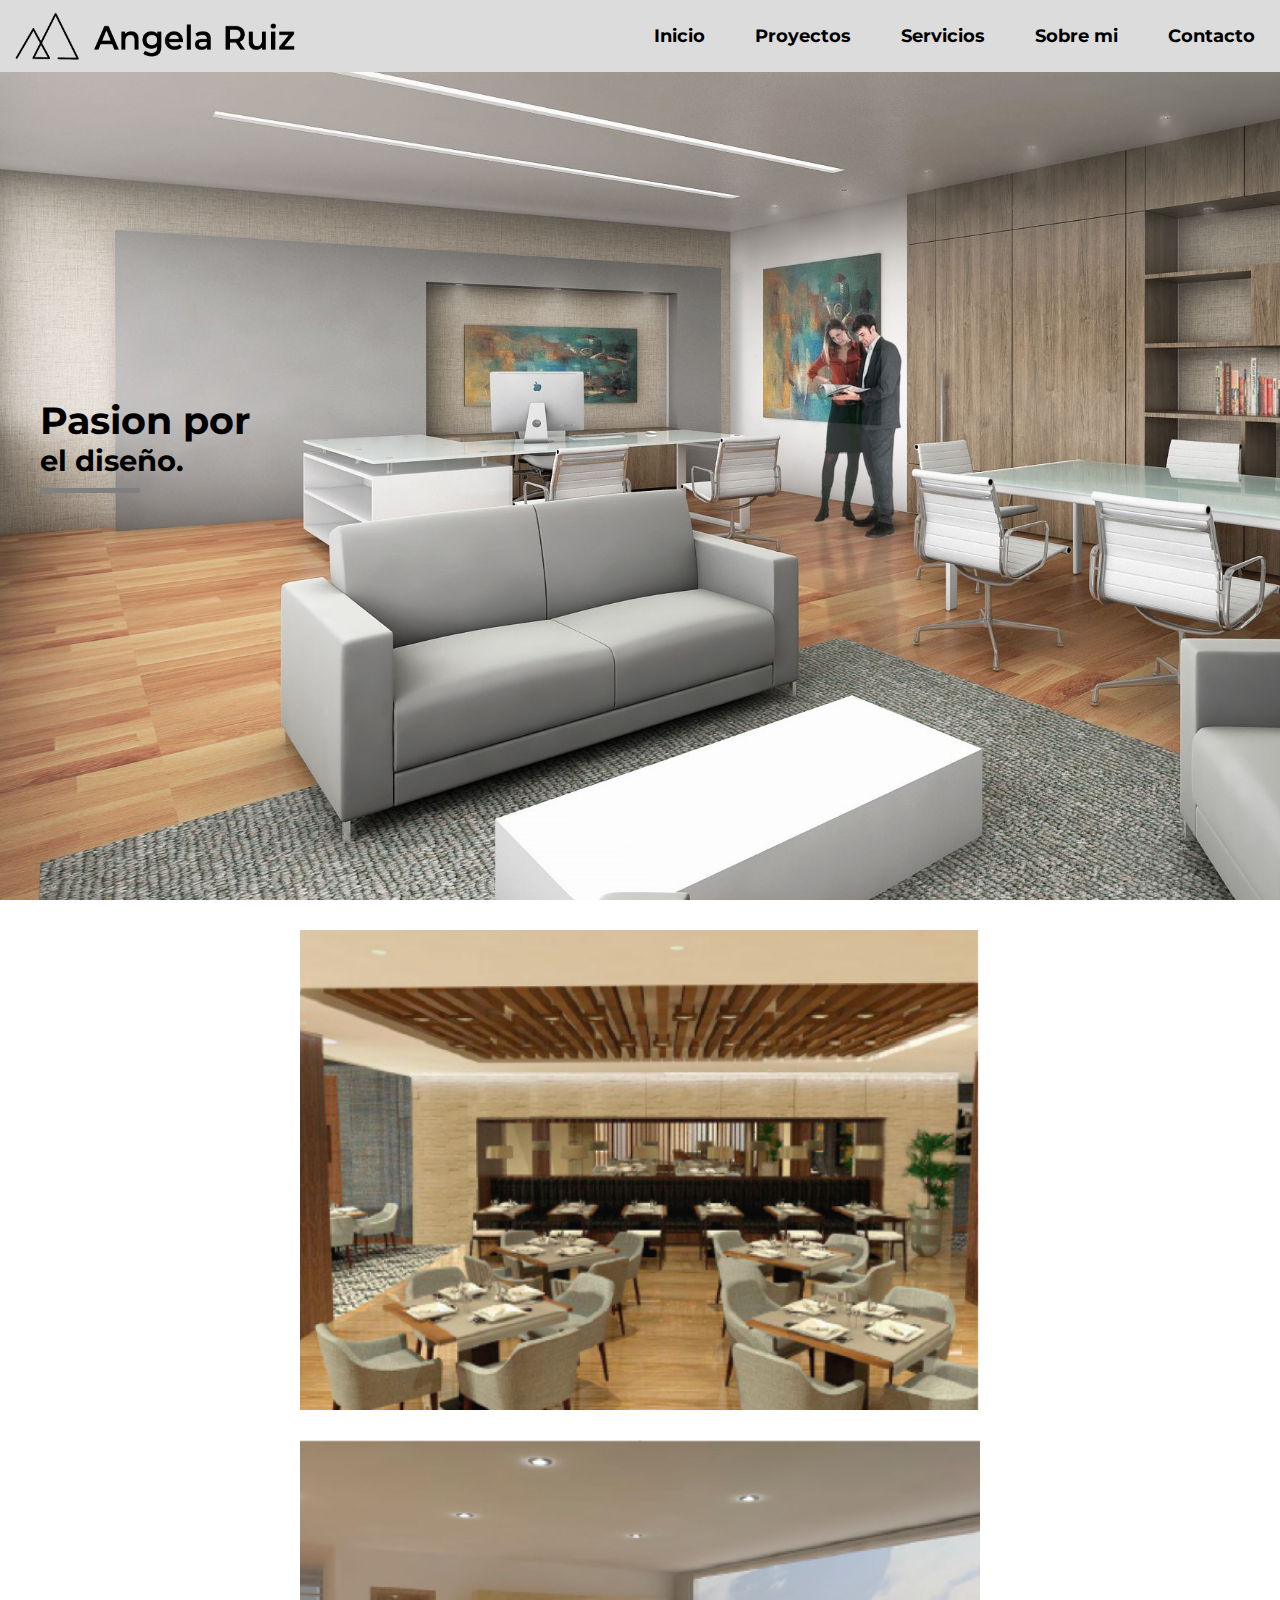
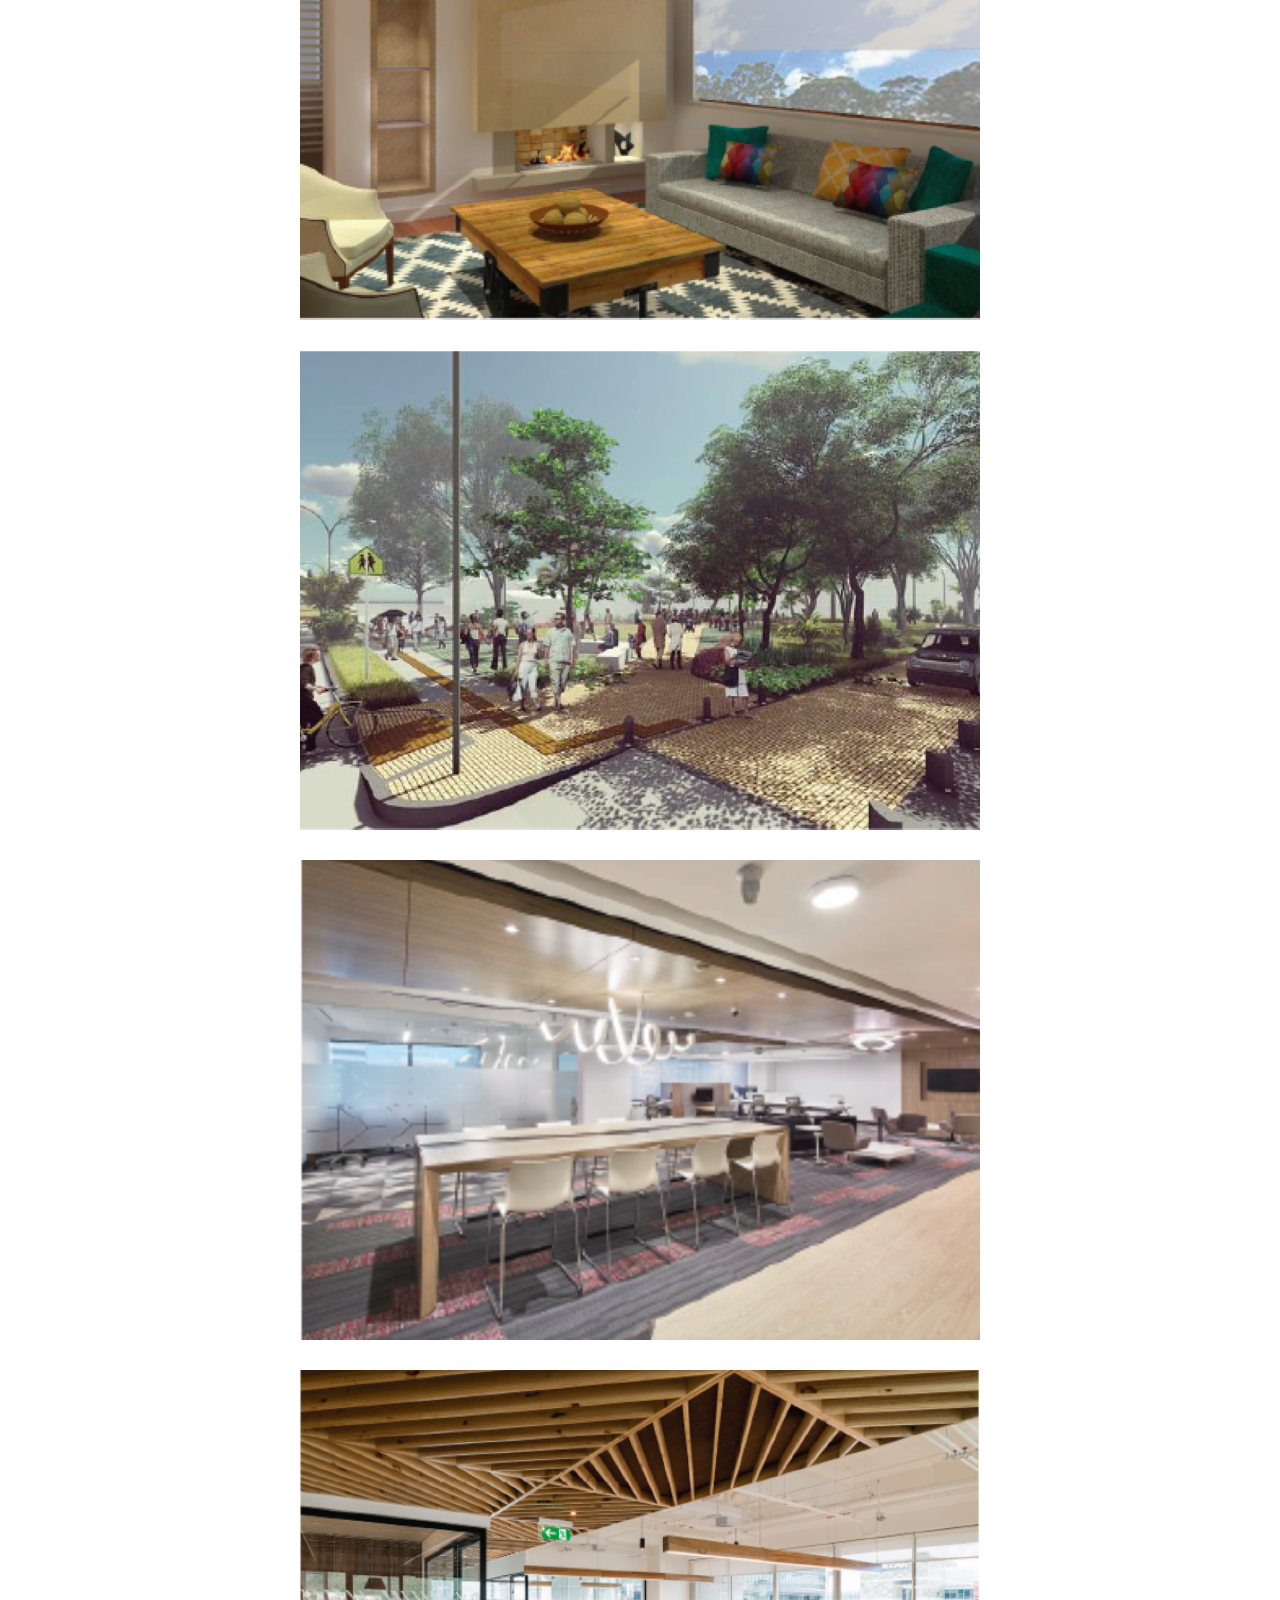
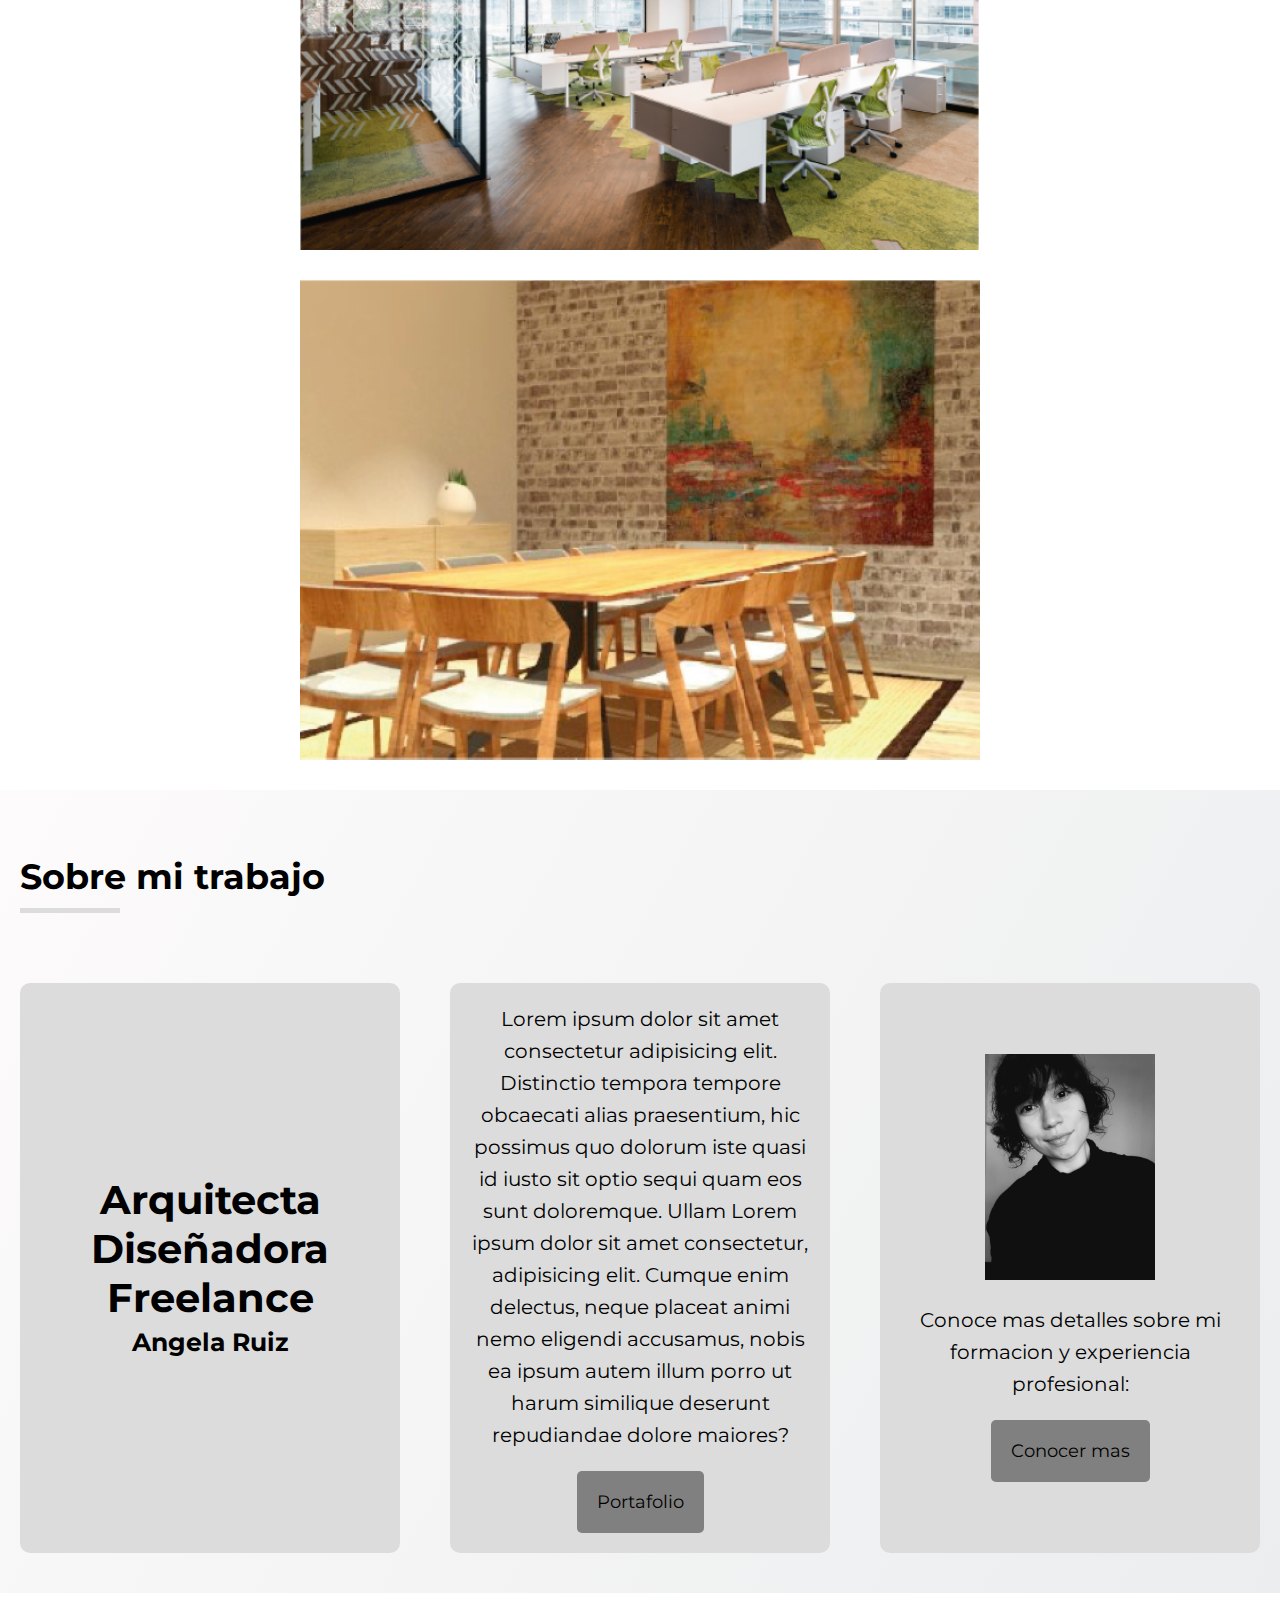
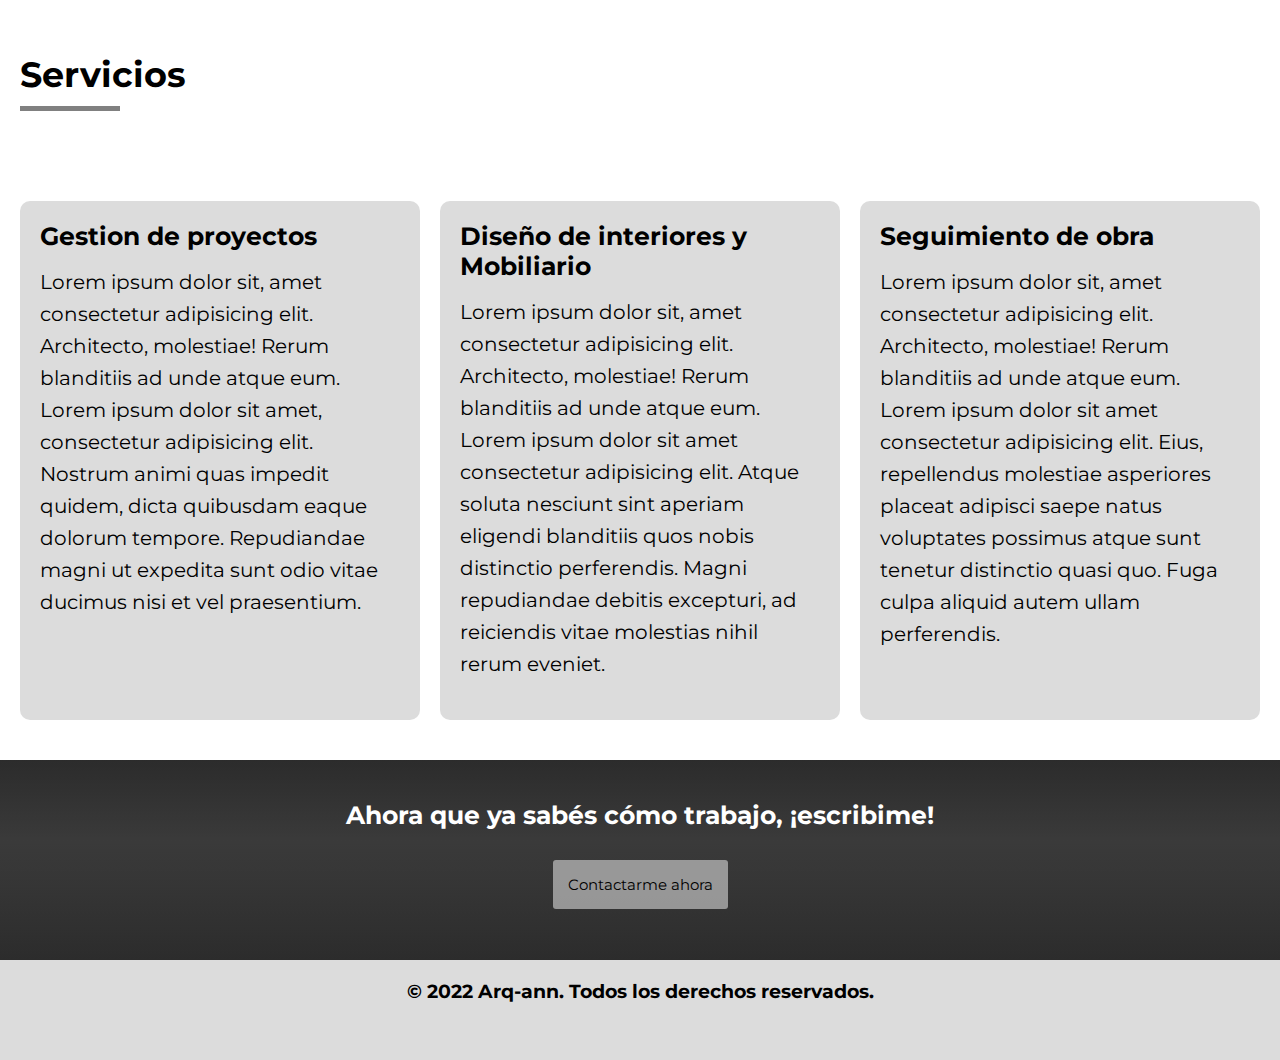
==== index.html @ c1d218b7 "se aplicaron animaciones" ====
<!DOCTYPE html>
<html lang="en">

<head>
    <meta charset="UTF-8">
    <meta http-equiv="X-UA-Compatible" content="IE=edge">
    <meta name="viewport" content="width=device-width, initial-scale=1.0">
    <title>Arquitecta Diseñadora Frelance</title>

    <!--Estilos-->
    <link rel="stylesheet" href="./css/style.css">

</head>

<body>

    <!--Encabezado-->

    <header class="encabezado">

        <img class="logo" src="img/logo.png" alt="logo">

        <nav class="navbar">
            <ul class="menu">
                <li class="menuitems"><a href="./index.html">Inicio</a></li>
                <li class="menuitems"><a href="./Proyectos.html">Proyectos</a></li>
                <li class="menuitems"><a href="./Servicios.html">Servicios</a></li>
                <li class="menuitems"><a href="./Sobre mi.html">Sobre mi</a></li>
                <li class="menuitems"><a href="./Contacto.html">Contacto</a></li>
            </ul>
        </nav>
    </header>

    <main>
        <!--banner-->

        <section class="banner">
            <div class="fraseBienvenida ">
                <div>
                    <h2>Pasion por </h2>
                </div>
                <div>
                    <h3>el diseño. </h3>
                </div>
                <div class="divider"></div>
            </div>
            <!--falta darle salto de linea y background-->
        </section>

        <!--Imagenes portafolio-->

        <section class="imagenesmenu">

            <div class="imagenes">
                <img class= "galeriaImg"src="img/Recurso-1.png" alt="restaurante">
                <img class= "galeriaImg"src="img/Recurso-2.png" alt="sala">
                <img class= "galeriaImg"src="img/Recurso-3.png" alt="exterior">
                <img class= "galeriaImg"src="img/Recurso-4.png" alt="sala reuniones">
                <img class= "galeriaImg"src="img/Recurso-5.png" alt="oficina">
                <img class= "galeriaImg"src="img/Recurso-6.png" alt="comedor">
            </div>

        </section>

        <!--Sobre mi trabajo-->

        <section class="sobreMi">

            <div class="sobreMiTitulo">
                <h3>Sobre mi trabajo</h3>
                <div class="divider" style="background-color:gainsboro ;"></div>
            </div>

            <div class="sobreMiCards">

                <div class="card">
                    <h1 class="cardTitulo">Arquitecta Diseñadora Freelance </h1>
                    <h2 class="cardNombre">Angela Ruiz </h2>
                </div>

                <div class="card">
                    <p class="cardDescripcion">
                        Lorem ipsum dolor sit amet consectetur adipisicing elit. Distinctio tempora tempore obcaecati
                        alias praesentium, hic possimus quo dolorum iste quasi id iusto sit optio sequi quam eos sunt
                        doloremque. Ullam Lorem ipsum dolor sit amet consectetur, adipisicing elit. Cumque enim
                        delectus, neque placeat animi nemo eligendi accusamus, nobis ea ipsum autem illum porro ut harum
                        similique deserunt repudiandae dolore maiores?
                    </p>
                    <button class="cardBoton">Portafolio</button>
                </div>

                <div class="card">
                    <img class=cardFotoPerfil src="./img/foto-perfil -small.png" alt="">
                    <p class="cardDescripcion">
                        Conoce mas detalles sobre mi formacion y experiencia profesional:
                    </p>
                    <button class="cardBoton">Conocer mas</button>
                </div>
            </div>
        </section>


        <!--Servicios-->

        <section class="servicios">

            <div class="serviciosTitulo">
                <h3>Servicios</h3>
                <div class="divider"></div>
            </div>

            <div class="cardServiciosContenedor">

                <div class="cardServicios">
                    <h4 class="cardServiciosTitulo">Gestion de proyectos</h4>
                    <P class="cardDescripcion">Lorem ipsum dolor sit, amet consectetur adipisicing elit. Architecto,
                        molestiae! Rerum blanditiis ad unde atque eum. Lorem ipsum dolor sit amet, consectetur
                        adipisicing elit. Nostrum animi quas impedit quidem, dicta quibusdam eaque dolorum tempore.
                        Repudiandae magni ut expedita sunt odio vitae ducimus nisi et vel praesentium. </P>
                </div>

                <div class="cardServicios">
                    <h4 class="cardServiciosTitulo">Diseño de interiores y Mobiliario</h4>
                    <P class="cardDescripcion">Lorem ipsum dolor sit, amet consectetur adipisicing elit. Architecto,
                        molestiae! Rerum blanditiis ad unde atque eum. Lorem ipsum dolor sit amet consectetur
                        adipisicing elit. Atque soluta nesciunt sint aperiam eligendi blanditiis quos nobis distinctio
                        perferendis. Magni repudiandae debitis excepturi, ad reiciendis vitae molestias nihil rerum
                        eveniet.</P>
                </div>

                <div class="cardServicios">
                    <h4 class="cardServiciosTitulo">Seguimiento de obra</h4>
                    <P class="cardDescripcion">Lorem ipsum dolor sit, amet consectetur adipisicing elit. Architecto,
                        molestiae! Rerum blanditiis ad unde atque eum. Lorem ipsum dolor sit amet consectetur
                        adipisicing elit. Eius, repellendus molestiae asperiores placeat adipisci saepe natus voluptates
                        possimus atque sunt tenetur distinctio quasi quo. Fuga culpa aliquid autem ullam perferendis.
                    </P>
                </div>

            </div>

        </section>

    </main>

    <!--Pie de pagina-->

    <footer>
        <section class="Footer">

            <div class="llamadoAccion">
                <h3 class="llamadoAccionTitulo">Ahora que ya sabés cómo trabajo, ¡escribime!</h3>
                <button class="llamadoAccionBoton">Contactarme ahora</button>
            </div>

            <div class="derechosAutor">
                <h3>© 2022 Arq-ann. Todos los derechos reservados.</h3>
            </div>
        </section>
    </footer>

</body>

</html>
---- css/style.css ----
/* general */
@import url('https://fonts.googleapis.com/css2?family=Montserrat:wght@400;600;800&display=swap');

* {
    margin: 0;
    padding: 0;
    box-sizing: border-box;
    font-family: 'Montserrat', sans-serif;
}

.divider{
    height: 5px;
    width: 100px;
    background-color: gray;
    margin-top: 10px;
    margin-bottom: 10px;
}

/*encabezado*/

.logo {
    width: 300px;
}

.encabezado {
    background-color: gainsboro;
    display: flex;
    position: fixed;
    width: 100%;
    padding: 5PX;
}

.navbar {
    width: 100%;
}

.menu {
    list-style: none;
    display: flex;
    justify-content: flex-end;
    align-items: center;
    gap: 50px;
    width: 100%;
    height: 100%;
    font-size: 18px;
    font-weight: 700;
    padding: 20px;
}

.menuitems{
    transition: 0.5s;
}

.menuitems:hover {
    transform: scale(1.1);
}


a {
    text-decoration: none;
    color: rgb(0, 0, 0);
}


/*---PAGINA PRINCIPAL--------------------------------- */



/*imagen principal*/

.banner {
    background-image: url(../img/banner-1.jpg);
    background-size: cover;
    height: 900px;
    display: flex;
    flex-direction: row;
    flex-wrap: wrap;
    justify-content: left;
    align-items: center;
    padding: 40px;
    font-size: 25px;
}



/*imagenes portafolio*/


.imagenes {
    display: flex;
    padding: 30px;
    width: 100%;
    justify-content: space-around;
    flex-wrap: wrap ;
    overflow: hidden;
    gap: 30px;
    border-radius: 20px;
    height: 100%;
}

.galeriaImg{
    width: 680px;
    height: 480px;
    object-fit: cover;
    transition: 0.5s;
}

.galeriaImg:hover {
    transform: scale(1.1);
}


/* perfil */

.sobreMi {
    background-image: linear-gradient(120deg, #fdfbfb 0%, #ebedee 100%);
    margin-top: 20 px;
    margin-bottom: 20 px;
    padding: 10 px;
    padding-top: 5px;
    padding-bottom: 20px;
}

.sobreMiTitulo,
.serviciosTitulo {
    margin-top: 20px;
    margin-bottom: 20px;
    padding: 20px;
    padding-top: 40px;
    font-size: 30px;

}

.sobreMiCards {
    width: 100%;
    
    display: flex;
    overflow: hidden;
    gap: 10px;
    justify-content: space-around;

}

.card {
    margin: 20px;
    width: 100%;
    background-color: gainsboro;
    margin-bottom: 20px;
    padding: 20px;
    border-radius: 10px;
    text-align: center;
    align-content: center;

    transition: all 0.5s;
}

.card:hover{
    box-shadow: rgba(0, 0, 0, 0.16) 0px 3px 6px, rgba(0, 0, 0, 0.23) 0px 3px 6px;
}

/* primercard*/

.cardTitulo {
    font-size: 40px;
}

.cardNombre {
    font-size: 25px;
    line-height: 1.6;
}

/*tercercard*/

.cardFotoPerfil {
    width: 50%;
    margin-bottom: 20px;
}

/*generalcard*/

.cardDescripcion {
    font-size: 20px;
    margin-bottom: 20px;
    line-height: 1.6;
}

.cardBoton {
    background-color: gray;
    border: none;
    padding: 20px;
    font-size: 18px;
    border-radius: 5px;
    cursor: pointer;
    transition: 0.5s;
}

.cardBoton:hover {
    transform: scale(1.1);
}



/*servicios*/

.cardServiciosContenedor {
    padding: 20px;
    padding-top: 40px;
    display: flex;
    overflow: hidden;
    gap: 20px;
    justify-content: center;
}


.cardServicios {
    width: 100%;
    background-color: gainsboro;
    margin-bottom: 20px;
    padding: 20px;
    border-radius: 10px;
    transition: all 0.5s;
}

.cardServicios:hover{
    box-shadow: rgba(0, 0, 0, 0.16) 0px 3px 6px, rgba(0, 0, 0, 0.23) 0px 3px 6px;
}

.cardServiciosTitulo {
    font-size: 25px;
    margin-bottom: 15px;

}


/*footer*/

.footer {
    padding: 20px;
}

.llamadoAccion {
    background: linear-gradient(to bottom, #323232 0%, #3F3F3F 40%, #1C1C1C 150%), linear-gradient(to top, rgba(255,255,255,0.40) 0%, rgba(0,0,0,0.25) 200%);
 background-blend-mode: multiply;
    color: white;
    padding: 20px;
    padding-top: 40px;
    height: 200px;
    text-align: center;  
}

.llamadoAccionTitulo {
    font-size: 25px;
}

.derechosAutor {
    background-color: gainsboro;
    padding: 20px;
    height: 100px;
    text-align: center;
}

.llamadoAccionBoton {
    margin-top: 30px;
    padding: 15px;
    font-size: 15px;
    border: none;
    outline: 0px;
    background: rgba(220, 220, 220, 0.592);
    border-radius: 3px;
    cursor: pointer;
    transition: 0.5s;
}

.llamadoAccionBoton:hover {
    transform: scale(1.1);
}

    

/*---PROYECTOS PAGINA -------------------------------*/


.portafolioHeadings{
    padding: 40px;
    padding-top: 160px;
}

.portafolioHeadings h2 {

    margin-bottom: 15px;
    font-size: 40px;
}

.galeriaImgProyectos{
    width: 700px;
    height: 480px;
    object-fit: cover;
}


/*---SERVICIOS PAGINA ------------------------------*/

/* la idea es que se pase el cursor por encima de una imagen y atras salga el texto*/

.serviciosPag{
    padding: 40px;
    padding-top: 160px;
    
}
.serviciosTituloPag {
    margin-bottom: 15px;
    font-size: 40px;
}




/*---SOBRE MI PAGINA------------------------------ */

.sobreMiMain{
    padding-top: 150px;
}
.sobreMiContenedor {

    width: 100%;
    max-width: 1100px;
    padding: 20px;
    padding-top: 30px;
    margin-left: auto;
    margin-right: auto;
    margin-bottom: 80px;
    display: grid;
    grid-gap: 50px;
    grid-template-columns: repeat(2,1fr);
    align-items: center;
    background-color: gainsboro;
   
}

.infoContenedor{
    padding-bottom: 30px;
}

.infoContenedor h2 {
    
    margin-bottom: 15px;
    font-size: 40px;
}

.infoContenedor p {

    margin-bottom: 30px;
    font-size: 20px;
    line-height: 1.6;
    padding-top: 40px;
    padding-bottom: 30px;

}

.botonDescargarCv{
    padding: 15px;
    font-size: 18px;
    border: none;
    outline: 0px;
    background: gray;
    border-radius: 3px;
    cursor: pointer;
}


.infoImagen{
    width: 495px;  
    border: 7px solid gray; 
    align-items: center ;
    align-content: center;
}


/*---CONTACTO PAGINA------------------------------ */

.contactoContainer {
    width: 100%;
    max-width: 1100px;
    margin: auto;
    display: grid;
    grid-template-columns: repeat(2, 1fr);
    grid-gap: 50px;
    padding-top: 150px;
    margin-bottom: 90px;
}

.contactoContainer h2 {

    margin-bottom: 15px;
    font-size: 40px;
}

.contactoContainer p {
    margin-bottom: 30px;
    margin-top: 30px;
    font-size: 20px;
    line-height: 1.6;
}

.contactoContainer h3 {
    margin-bottom: 15px;
    font-size: 18px;
}

.contactoContainer form .campoContacto,
textarea {
    width: 100%;
    padding: 15px 10px;
    font-size: 15px;
    border: 1px solid #dbdbdb;
    margin-bottom: 15px;
    border-radius: 3px;
    outline: 0px;
}

.contactoContainer form .botonEnviar {

    padding: 15px;
    font-size: 15px;
    border: none;
    outline: 0px;
    background: gainsboro;
    border-radius: 3px;
    cursor: pointer;
}
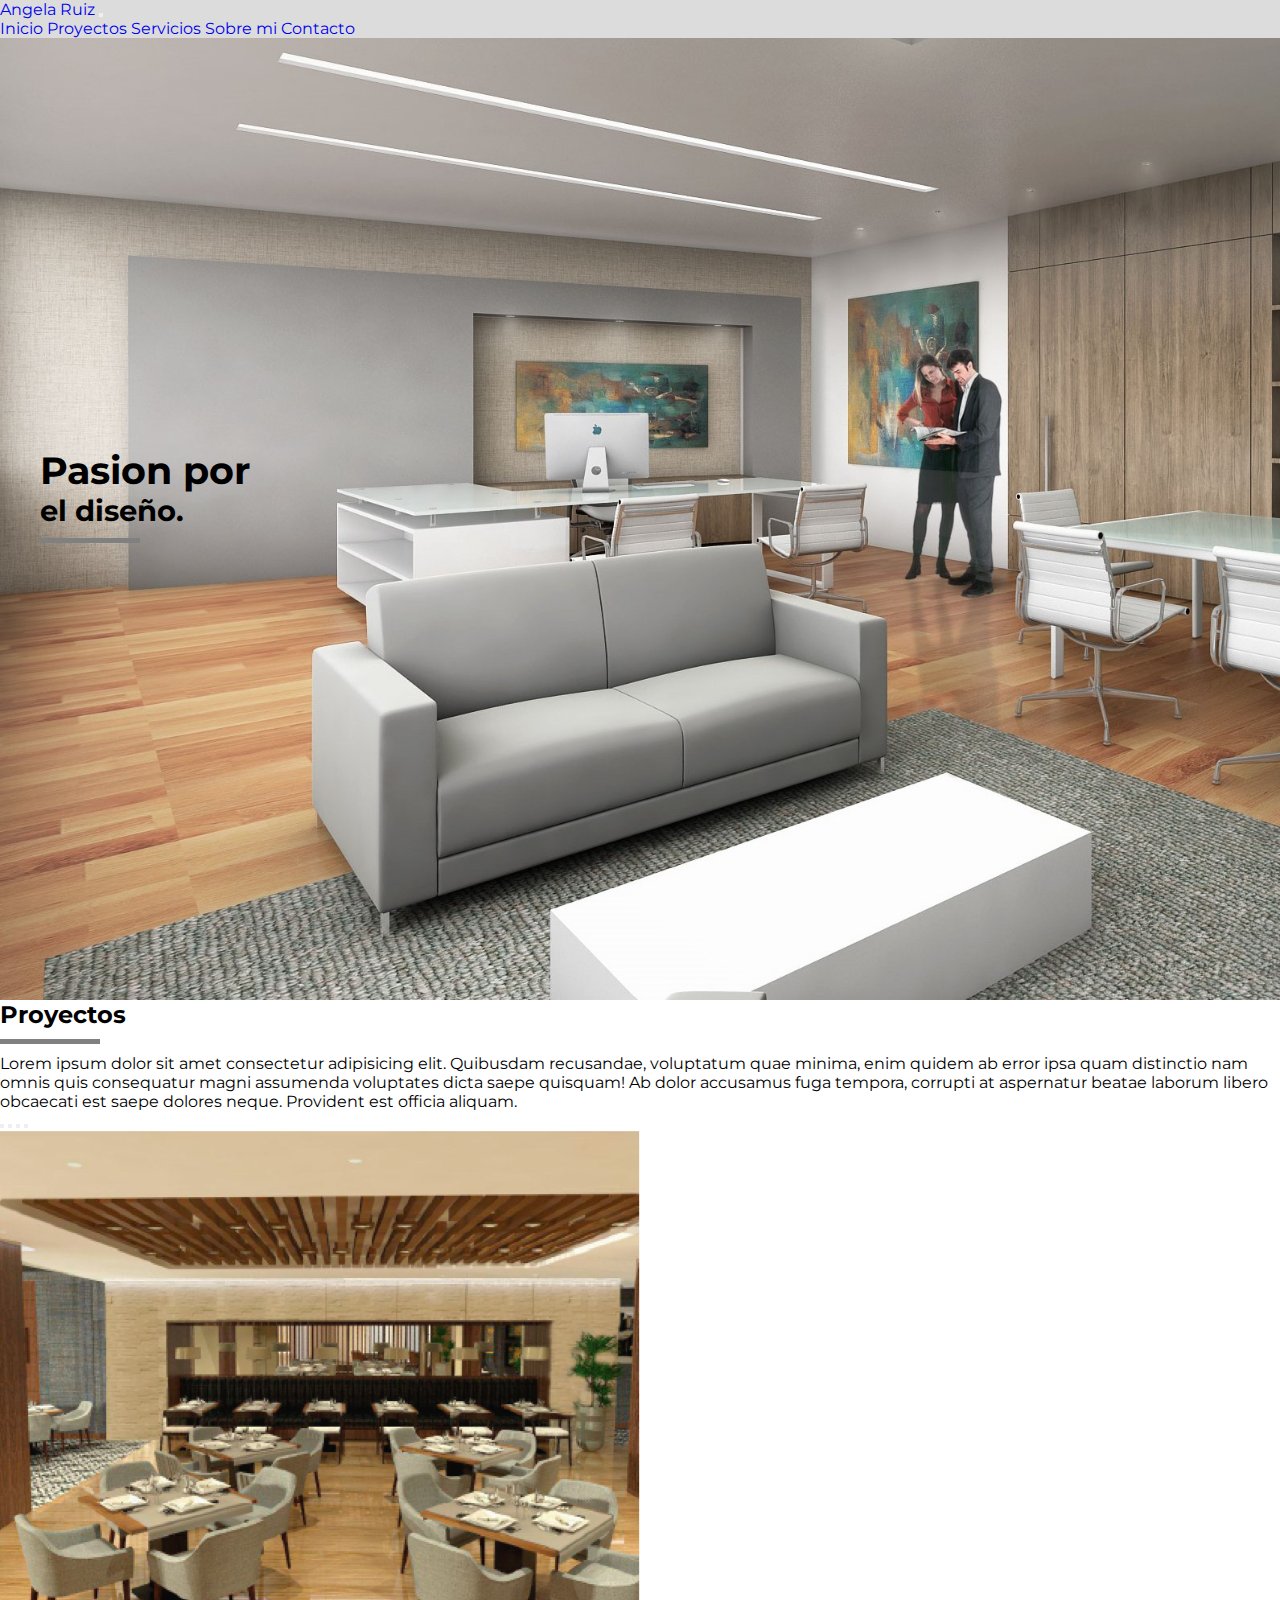
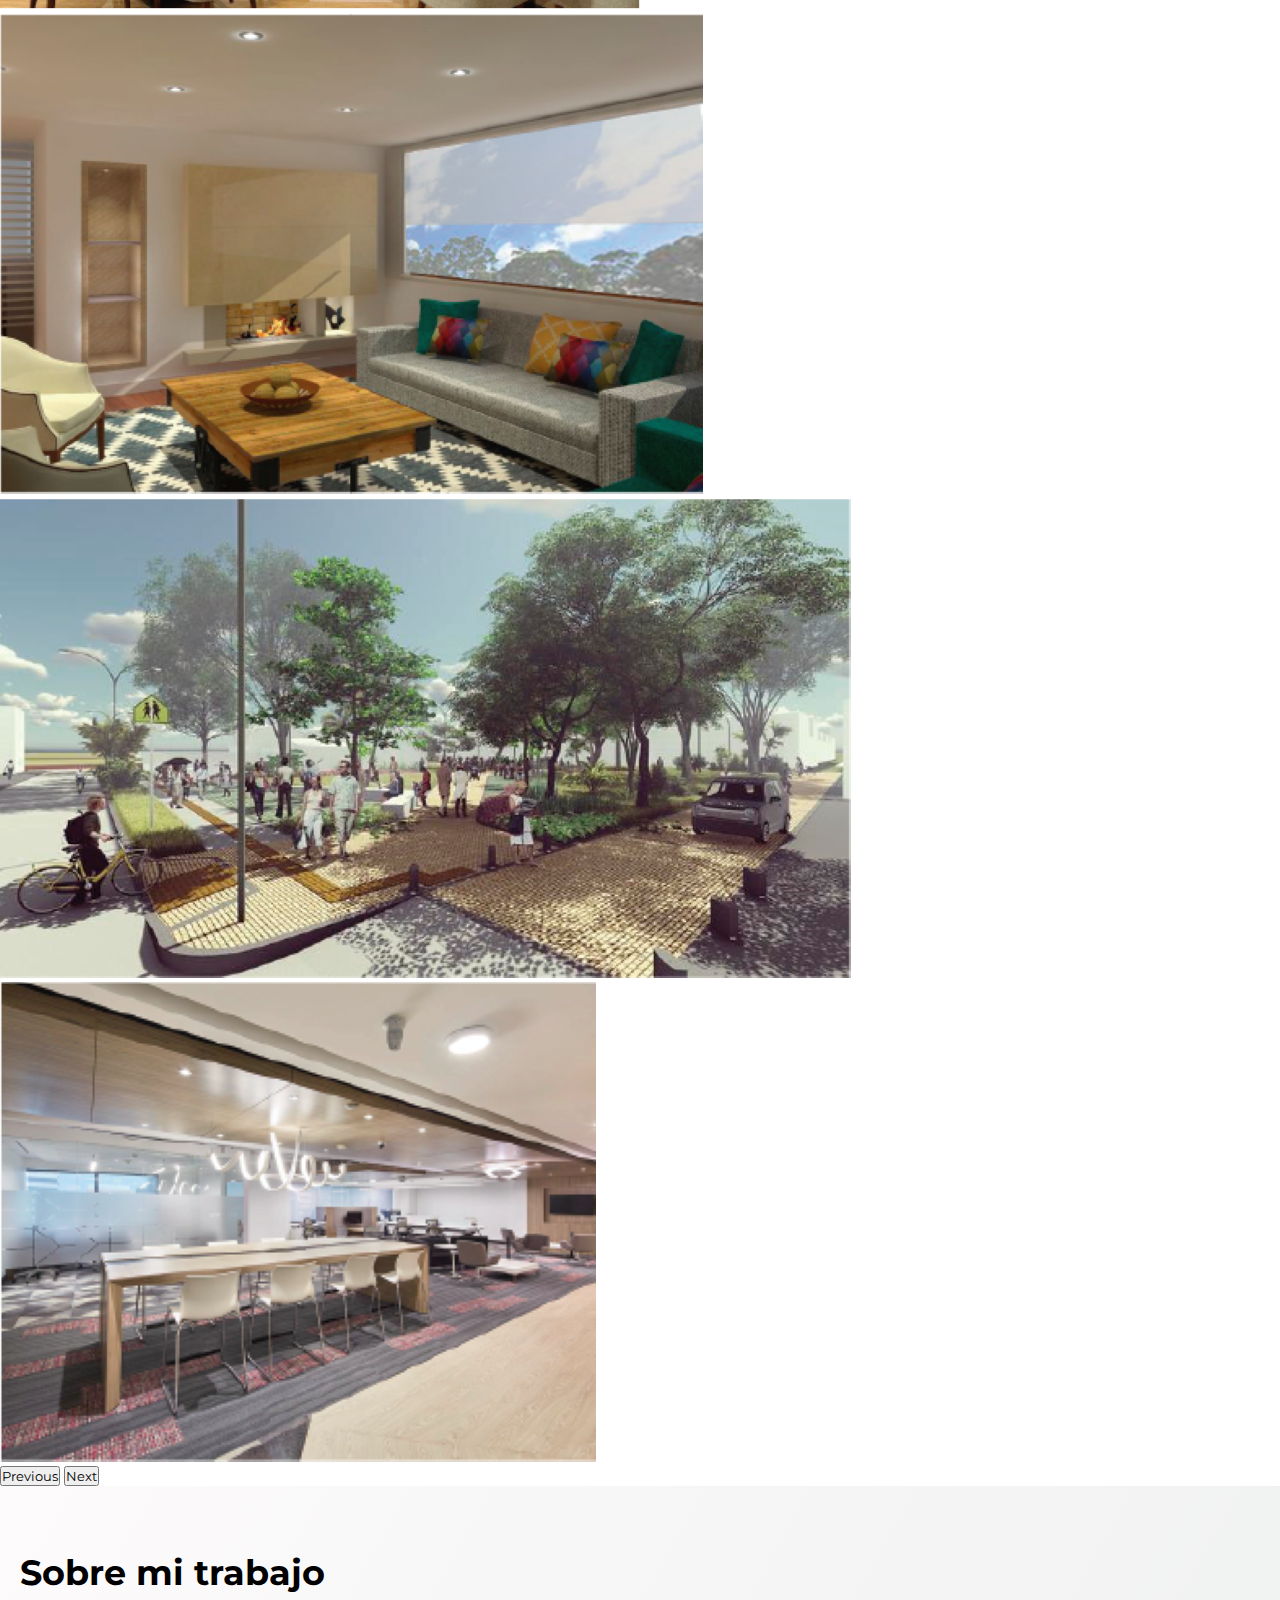
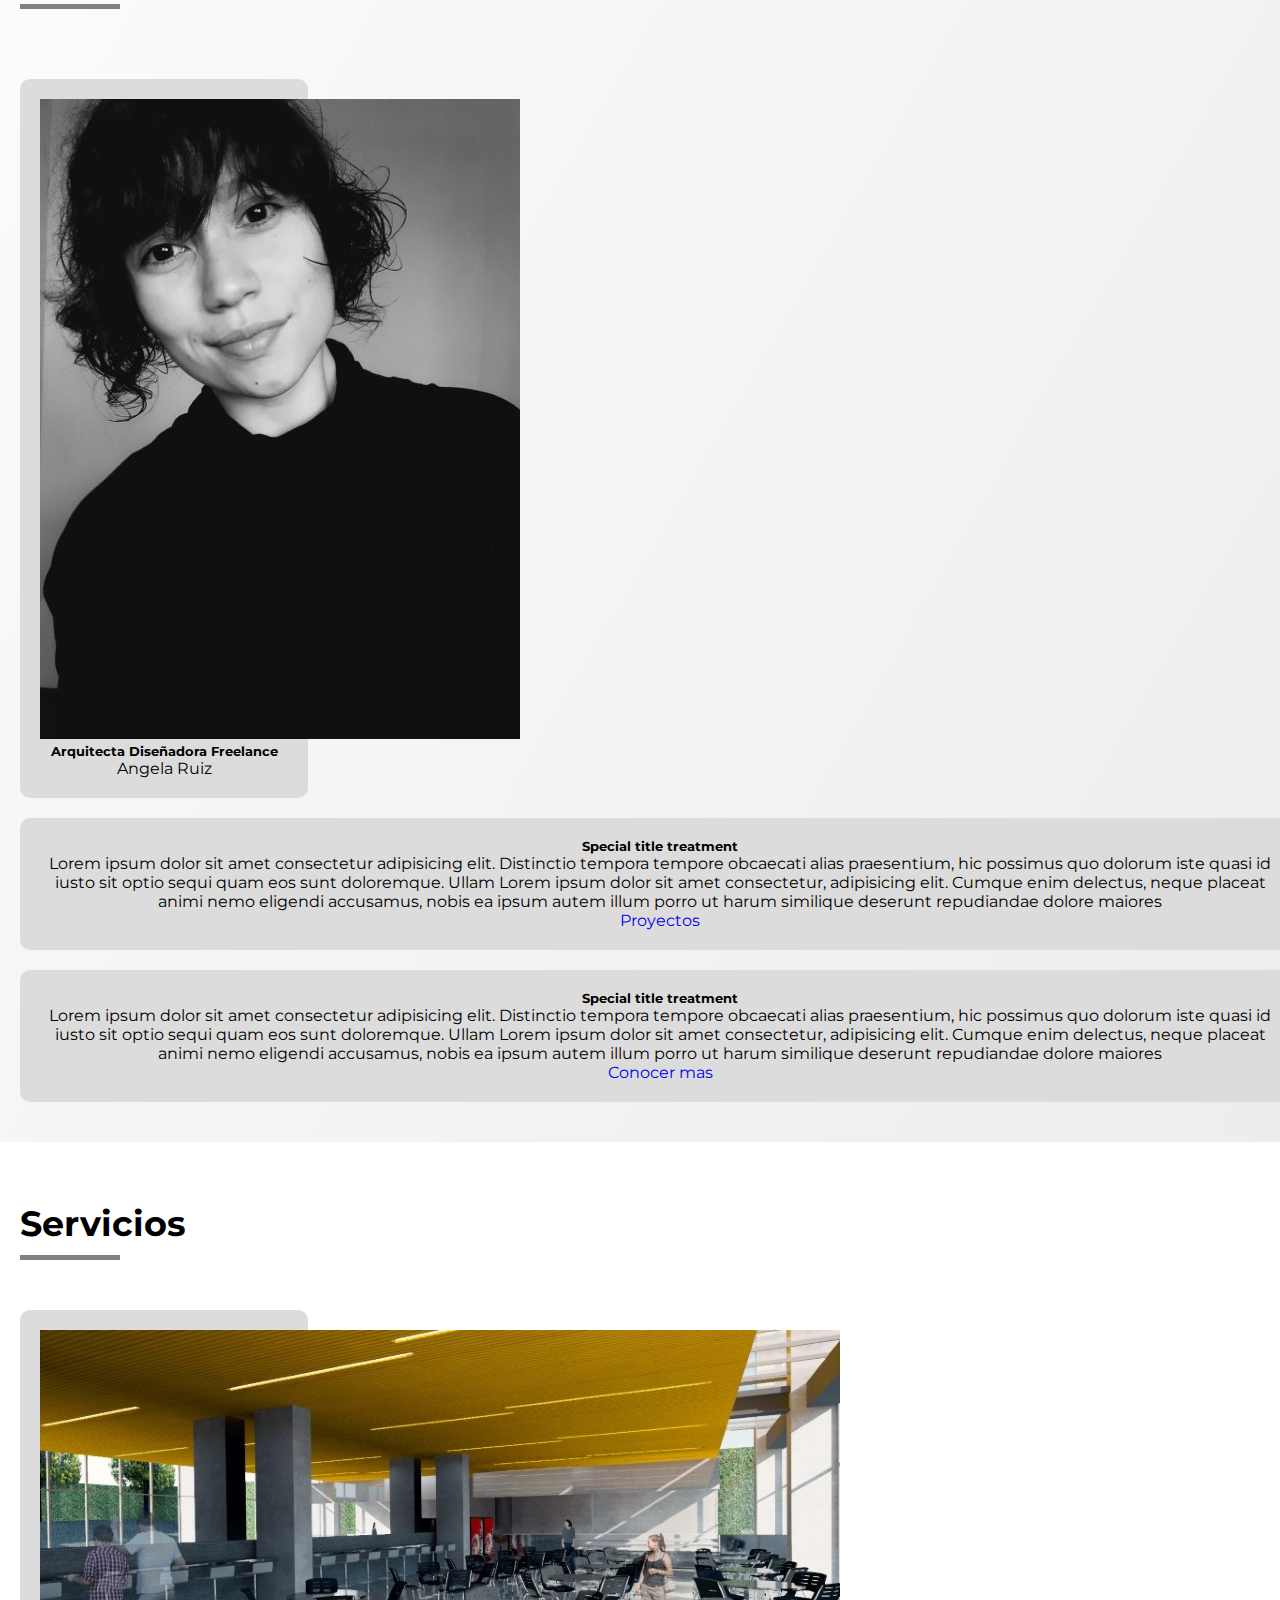
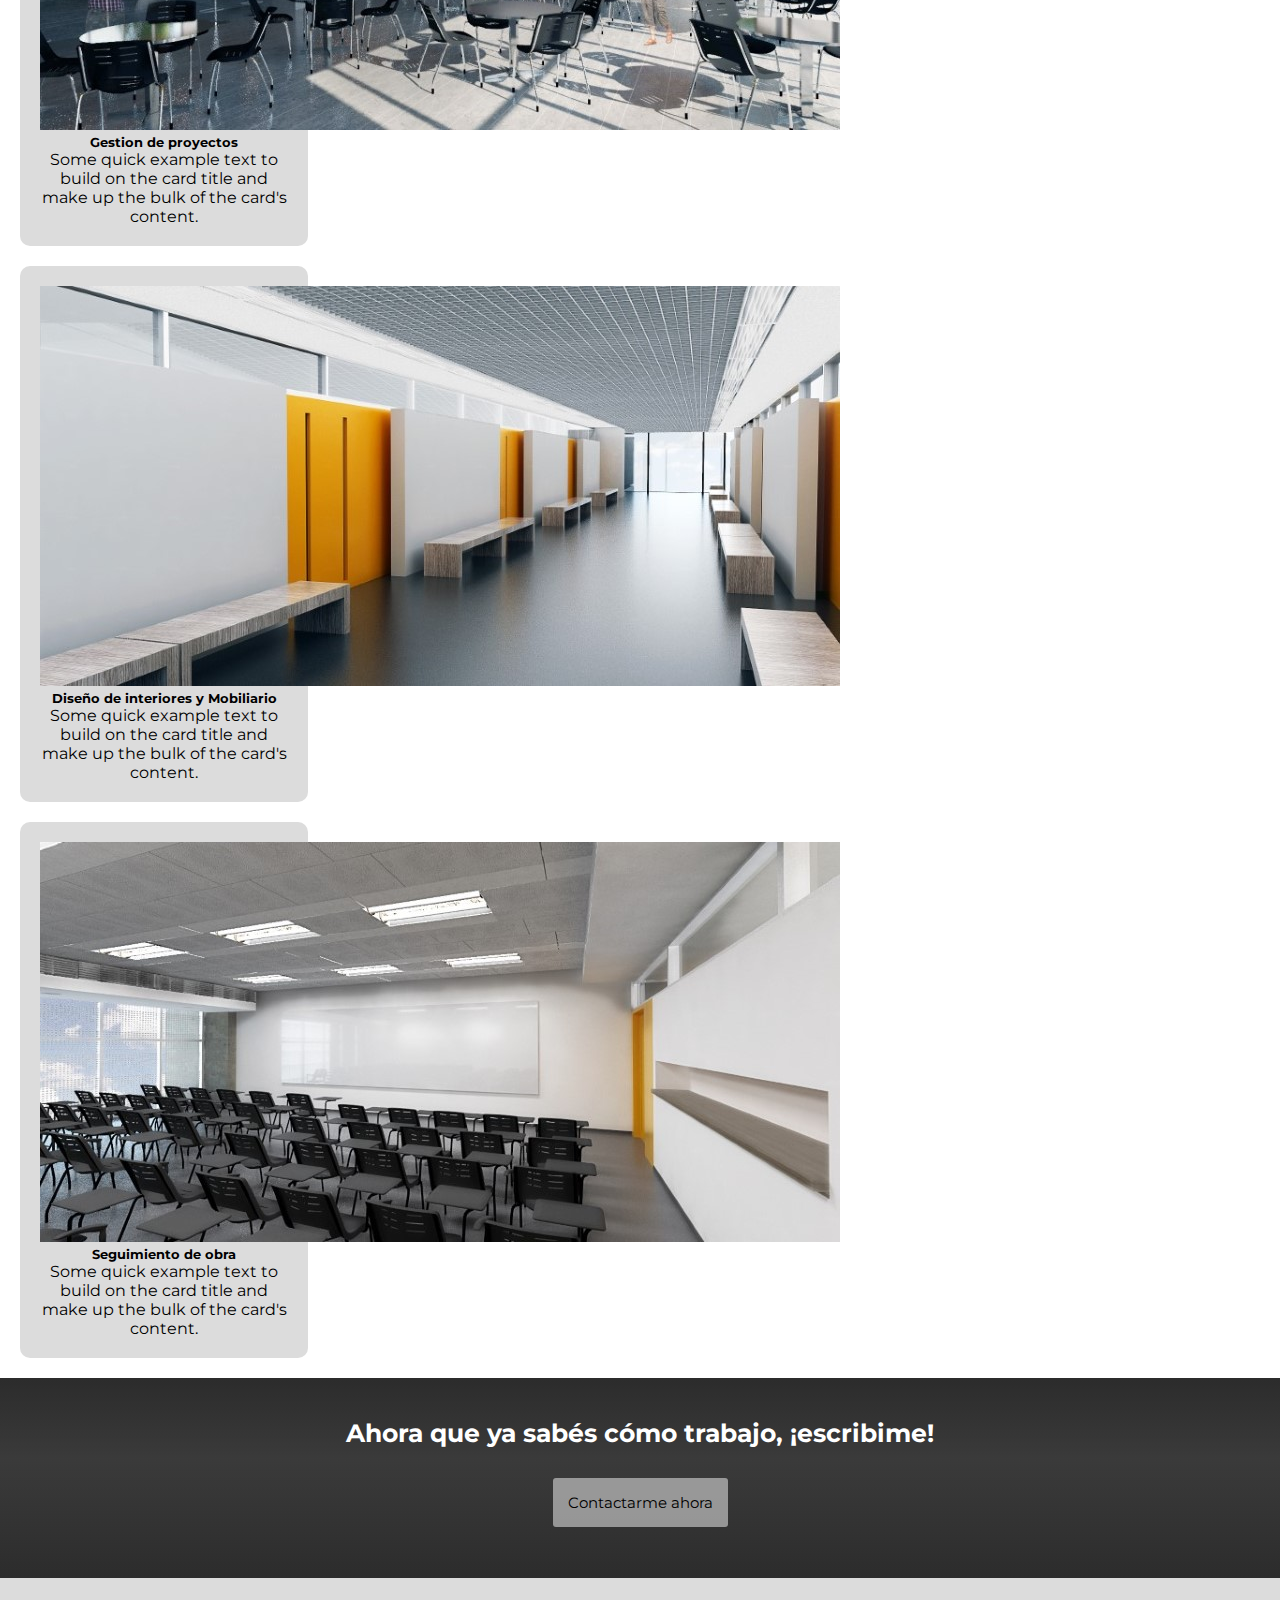
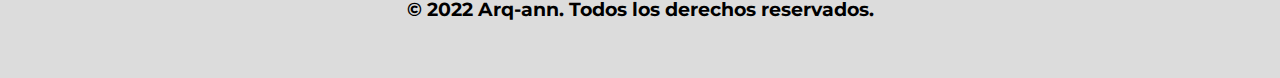
==== commit 27c36da3: "aplicando boostrap a index" ====
--- a/index.html
+++ b/index.html
@@ -8,6 +8,9 @@
     <title>Arquitecta Diseñadora Frelance</title>
 
     <!--Estilos-->
+    <link href="https://cdn.jsdelivr.net/npm/bootstrap@5.2.0/dist/css/bootstrap.min.css" rel="stylesheet"
+        integrity="sha384-gH2yIJqKdNHPEq0n4Mqa/HGKIhSkIHeL5AyhkYV8i59U5AR6csBvApHHNl/vI1Bx" crossorigin="anonymous">
+
     <link rel="stylesheet" href="./css/style.css">
 
 </head>
@@ -17,47 +20,99 @@
     <!--Encabezado-->
 
     <header class="encabezado">
-
-        <img class="logo" src="img/logo.png" alt="logo">
-
-        <nav class="navbar">
-            <ul class="menu">
-                <li class="menuitems"><a href="./index.html">Inicio</a></li>
-                <li class="menuitems"><a href="./Proyectos.html">Proyectos</a></li>
-                <li class="menuitems"><a href="./Servicios.html">Servicios</a></li>
-                <li class="menuitems"><a href="./Sobre mi.html">Sobre mi</a></li>
-                <li class="menuitems"><a href="./Contacto.html">Contacto</a></li>
-            </ul>
+        <nav class="navbar navbar-expand-lg bg-light fs-5">
+            <div class="container-fluid">
+                <a class="navbar-brand fs-2" href="#">Angela Ruiz</a>
+                <button class="navbar-toggler" type="button" data-bs-toggle="collapse"
+                    data-bs-target="#navbarNavAltMarkup" aria-controls="navbarNavAltMarkup" aria-expanded="false"
+                    aria-label="Toggle navigation">
+                    <span class="navbar-toggler-icon"></span>
+                </button>
+                <div class="collapse navbar-collapse" id="navbarNavAltMarkup">
+                    <div class="navbar-nav">
+                        <a class="nav-link active" aria-current="page" href="/index.html">Inicio</a>
+                        <a class="nav-link" href="/Proyectos.html">Proyectos</a>
+                        <a class="nav-link" href="/Servicios.html">Servicios</a>
+                        <a class="nav-link" href="/Sobre mi.html">Sobre mi</a>
+                        <a class="nav-link" href="/Contacto.html">Contacto</a>
+                    </div>
+                </div>
+            </div>
         </nav>
     </header>
 
     <main>
         <!--banner-->
 
-        <section class="banner">
-            <div class="fraseBienvenida ">
+        <section class="banner d-flex">
+            <div class="fraseBienvenida bg-secondary text-dark bg-opacity-10 ">
                 <div>
-                    <h2>Pasion por </h2>
+                    <h2 class="fs-2">Pasion por </h2>
                 </div>
                 <div>
                     <h3>el diseño. </h3>
                 </div>
                 <div class="divider"></div>
             </div>
-            <!--falta darle salto de linea y background-->
         </section>
 
         <!--Imagenes portafolio-->
 
-        <section class="imagenesmenu">
-
-            <div class="imagenes">
-                <img class= "galeriaImg"src="img/Recurso-1.png" alt="restaurante">
-                <img class= "galeriaImg"src="img/Recurso-2.png" alt="sala">
-                <img class= "galeriaImg"src="img/Recurso-3.png" alt="exterior">
-                <img class= "galeriaImg"src="img/Recurso-4.png" alt="sala reuniones">
-                <img class= "galeriaImg"src="img/Recurso-5.png" alt="oficina">
-                <img class= "galeriaImg"src="img/Recurso-6.png" alt="comedor">
+        <section class="imagenesmenu container-fluid">
+
+            <div class="row">
+                <div
+                    class="col-md-7 bg-secondary text-dark bg-opacity-10 d-flex justify-content-center align-items-center">
+                    <div class="row ">
+                        <div class="col-md-12">
+                            <h2> Proyectos </h2>
+                            <div class="divider"></div>
+                            <p>Lorem ipsum dolor sit amet consectetur adipisicing elit. Quibusdam recusandae, voluptatum
+                                quae minima, enim quidem ab error ipsa quam distinctio nam omnis quis consequatur magni
+                                assumenda voluptates dicta saepe quisquam! Ab dolor accusamus fuga tempora, corrupti at
+                                aspernatur beatae laborum libero obcaecati est saepe dolores neque. Provident est
+                                officia aliquam.</p>
+                        </div>
+                    </div>
+                </div>
+                <div class="col-md-5">
+                    <div id="carouselExampleIndicators" class="carousel slide" data-bs-ride="true">
+                        <div class="carousel-indicators">
+                            <button type="button" data-bs-target="#carouselExampleIndicators" data-bs-slide-to="0"
+                                class="active" aria-current="true" aria-label="Slide 1"></button>
+                            <button type="button" data-bs-target="#carouselExampleIndicators" data-bs-slide-to="1"
+                                aria-label="Slide 2"></button>
+                            <button type="button" data-bs-target="#carouselExampleIndicators" data-bs-slide-to="2"
+                                aria-label="Slide 3"></button>
+                            <button type="button" data-bs-target="#carouselExampleIndicators" data-bs-slide-to="3"
+                                aria-label="Slide 4"></button>
+                        </div>
+                        <div class="carousel-inner">
+                            <div class="carousel-item active">
+                                <img src="img/Recurso-1.png" class="d-block w-100" alt="...">
+                            </div>
+                            <div class="carousel-item">
+                                <img src="img/Recurso-2.png" class="d-block w-100" alt="...">
+                            </div>
+                            <div class="carousel-item">
+                                <img src="img/Recurso-3.png" class="d-block w-100" alt="...">
+                            </div>
+                            <div class="carousel-item">
+                                <img src="img/Recurso-4.png" class="d-block w-100" alt="...">
+                            </div>
+                        </div>
+                        <button class="carousel-control-prev" type="button" data-bs-target="#carouselExampleIndicators"
+                            data-bs-slide="prev">
+                            <span class="carousel-control-prev-icon" aria-hidden="true"></span>
+                            <span class="visually-hidden">Previous</span>
+                        </button>
+                        <button class="carousel-control-next" type="button" data-bs-target="#carouselExampleIndicators"
+                            data-bs-slide="next">
+                            <span class="carousel-control-next-icon" aria-hidden="true"></span>
+                            <span class="visually-hidden">Next</span>
+                        </button>
+                    </div>
+                </div>
             </div>
 
         </section>
@@ -68,35 +123,61 @@
 
             <div class="sobreMiTitulo">
                 <h3>Sobre mi trabajo</h3>
-                <div class="divider" style="background-color:gainsboro ;"></div>
+                <div class="divider"></div>
             </div>
 
             <div class="sobreMiCards">
 
-                <div class="card">
-                    <h1 class="cardTitulo">Arquitecta Diseñadora Freelance </h1>
-                    <h2 class="cardNombre">Angela Ruiz </h2>
-                </div>
-
-                <div class="card">
-                    <p class="cardDescripcion">
-                        Lorem ipsum dolor sit amet consectetur adipisicing elit. Distinctio tempora tempore obcaecati
-                        alias praesentium, hic possimus quo dolorum iste quasi id iusto sit optio sequi quam eos sunt
-                        doloremque. Ullam Lorem ipsum dolor sit amet consectetur, adipisicing elit. Cumque enim
-                        delectus, neque placeat animi nemo eligendi accusamus, nobis ea ipsum autem illum porro ut harum
-                        similique deserunt repudiandae dolore maiores?
-                    </p>
-                    <button class="cardBoton">Portafolio</button>
-                </div>
-
-                <div class="card">
-                    <img class=cardFotoPerfil src="./img/foto-perfil -small.png" alt="">
-                    <p class="cardDescripcion">
-                        Conoce mas detalles sobre mi formacion y experiencia profesional:
-                    </p>
-                    <button class="cardBoton">Conocer mas</button>
-                </div>
-            </div>
+                <div class="row d-flex justify-content-center align-items-center">
+
+                    <div class="col-sm-4 d-flex justify-content-center align-items-center">
+                        <div class="card" style="width: 18rem;">
+                            <img src="/img/foto-perfil -small.png" class="card-img-top" alt="...">
+                            <div class="card-body">
+                                <h5 class="card-title">Arquitecta Diseñadora Freelance</h5>
+                                <p class="card-text">Angela Ruiz </p>
+                            </div>
+                        </div>
+                    </div>
+
+                    <div class="col-sm-4">
+                        <div class="card">
+                            <div class="card-body">
+                                <h5 class="card-title">Special title treatment</h5>
+                                <p class="card-text">Lorem ipsum dolor sit amet consectetur adipisicing elit. Distinctio
+                                    tempora tempore obcaecati
+                                    alias praesentium, hic possimus quo dolorum iste quasi id iusto sit optio sequi quam
+                                    eos
+                                    sunt doloremque. Ullam Lorem ipsum dolor sit amet consectetur, adipisicing elit.
+                                    Cumque
+                                    enim
+                                    delectus, neque placeat animi nemo eligendi accusamus, nobis ea ipsum autem illum
+                                    porro
+                                    ut harum similique deserunt repudiandae dolore maiores</p>
+                                <a href="#" class="btn btn-primary">Proyectos</a>
+                            </div>
+                        </div>
+                    </div>
+
+                    <div class="col-sm-4">
+                        <div class="card">
+                            <div class="card-body">
+                                <h5 class="card-title">Special title treatment</h5>
+                                <p class="card-text">Lorem ipsum dolor sit amet consectetur adipisicing elit. Distinctio
+                                    tempora tempore obcaecati
+                                    alias praesentium, hic possimus quo dolorum iste quasi id iusto sit optio sequi quam
+                                    eos
+                                    sunt doloremque. Ullam Lorem ipsum dolor sit amet consectetur, adipisicing elit.
+                                    Cumque
+                                    enim
+                                    delectus, neque placeat animi nemo eligendi accusamus, nobis ea ipsum autem illum
+                                    porro
+                                    ut harum similique deserunt repudiandae dolore maiores</p>
+                                <a href="#" class="btn btn-primary">Conocer mas</a>
+                            </div>
+                        </div>
+                    </div>
+                </div>
         </section>
 
 
@@ -109,32 +190,35 @@
                 <div class="divider"></div>
             </div>
 
-            <div class="cardServiciosContenedor">
-
-                <div class="cardServicios">
-                    <h4 class="cardServiciosTitulo">Gestion de proyectos</h4>
-                    <P class="cardDescripcion">Lorem ipsum dolor sit, amet consectetur adipisicing elit. Architecto,
-                        molestiae! Rerum blanditiis ad unde atque eum. Lorem ipsum dolor sit amet, consectetur
-                        adipisicing elit. Nostrum animi quas impedit quidem, dicta quibusdam eaque dolorum tempore.
-                        Repudiandae magni ut expedita sunt odio vitae ducimus nisi et vel praesentium. </P>
-                </div>
-
-                <div class="cardServicios">
-                    <h4 class="cardServiciosTitulo">Diseño de interiores y Mobiliario</h4>
-                    <P class="cardDescripcion">Lorem ipsum dolor sit, amet consectetur adipisicing elit. Architecto,
-                        molestiae! Rerum blanditiis ad unde atque eum. Lorem ipsum dolor sit amet consectetur
-                        adipisicing elit. Atque soluta nesciunt sint aperiam eligendi blanditiis quos nobis distinctio
-                        perferendis. Magni repudiandae debitis excepturi, ad reiciendis vitae molestias nihil rerum
-                        eveniet.</P>
-                </div>
-
-                <div class="cardServicios">
-                    <h4 class="cardServiciosTitulo">Seguimiento de obra</h4>
-                    <P class="cardDescripcion">Lorem ipsum dolor sit, amet consectetur adipisicing elit. Architecto,
-                        molestiae! Rerum blanditiis ad unde atque eum. Lorem ipsum dolor sit amet consectetur
-                        adipisicing elit. Eius, repellendus molestiae asperiores placeat adipisci saepe natus voluptates
-                        possimus atque sunt tenetur distinctio quasi quo. Fuga culpa aliquid autem ullam perferendis.
-                    </P>
+            <div class="row d-flex justify-content-center align-items-center">
+
+                <div class="card" style="width: 18rem;">
+                    <img src="/img/portafolio/cafeteria.jpg" class="card-img-top" alt="...">
+                    <div class="card-body">
+                        <h5 class="card-title">Gestion de proyectos</h5>
+                        <p class="card-text">Some quick example text to build on the card title and make up the bulk of
+                            the
+                            card's content.</p>
+                    </div>
+                </div>
+                <div class="card" style="width: 18rem;">
+                    <img src="/img/portafolio/pasillo.jpg" class="card-img-top" alt="...">
+                    <div class="card-body">
+                        <h5 class="card-title">Diseño de interiores y Mobiliario</h5>
+                        <p class="card-text">Some quick example text to build on the card title and make up the bulk of
+                            the
+                            card's content.</p>
+                    </div>
+                </div>
+                <div class="card" style="width: 18rem;">
+                    <img src="/img/portafolio/salon.jpg" class="card-img-top" alt="...">
+                    <div class="card-body">
+                        <h5 class="card-title">Seguimiento de obra</h5>
+                        <p class="card-text">Some quick example text to build on the card title and make up the bulk of
+                            the
+                            card's content.</p>
+                    </div>
+
                 </div>
 
             </div>
@@ -158,7 +242,9 @@
             </div>
         </section>
     </footer>
-
+    <script src="https://cdn.jsdelivr.net/npm/bootstrap@5.2.0/dist/js/bootstrap.bundle.min.js"
+        integrity="sha384-A3rJD856KowSb7dwlZdYEkO39Gagi7vIsF0jrRAoQmDKKtQBHUuLZ9AsSv4jD4Xa"
+        crossorigin="anonymous"></script>
 </body>
 
 </html>--- a/css/style.css
+++ b/css/style.css
@@ -27,7 +27,6 @@
     display: flex;
     position: fixed;
     width: 100%;
-    padding: 5PX;
 }
 
 .navbar {
@@ -58,7 +57,7 @@
 
 a {
     text-decoration: none;
-    color: rgb(0, 0, 0);
+ 
 }
 
 
@@ -71,7 +70,7 @@
 .banner {
     background-image: url(../img/banner-1.jpg);
     background-size: cover;
-    height: 900px;
+    height: 1000px;
     display: flex;
     flex-direction: row;
     flex-wrap: wrap;
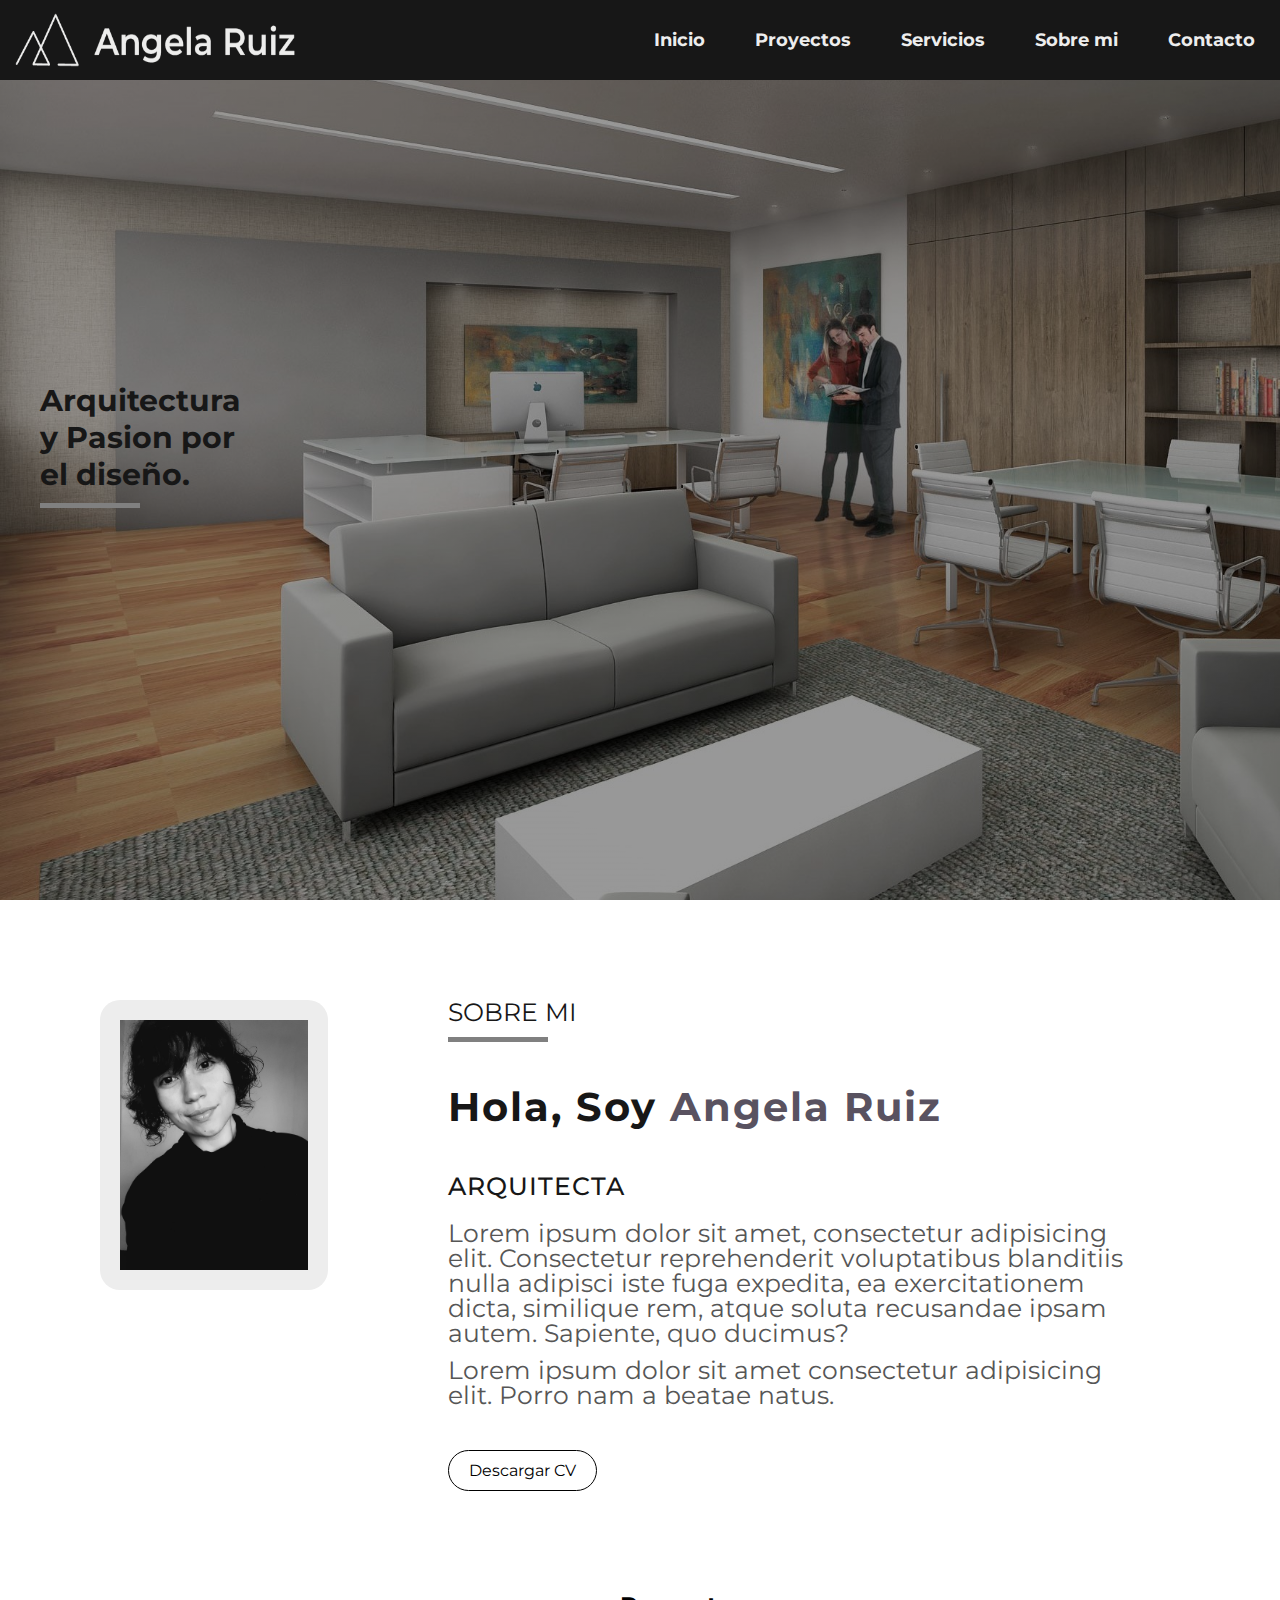
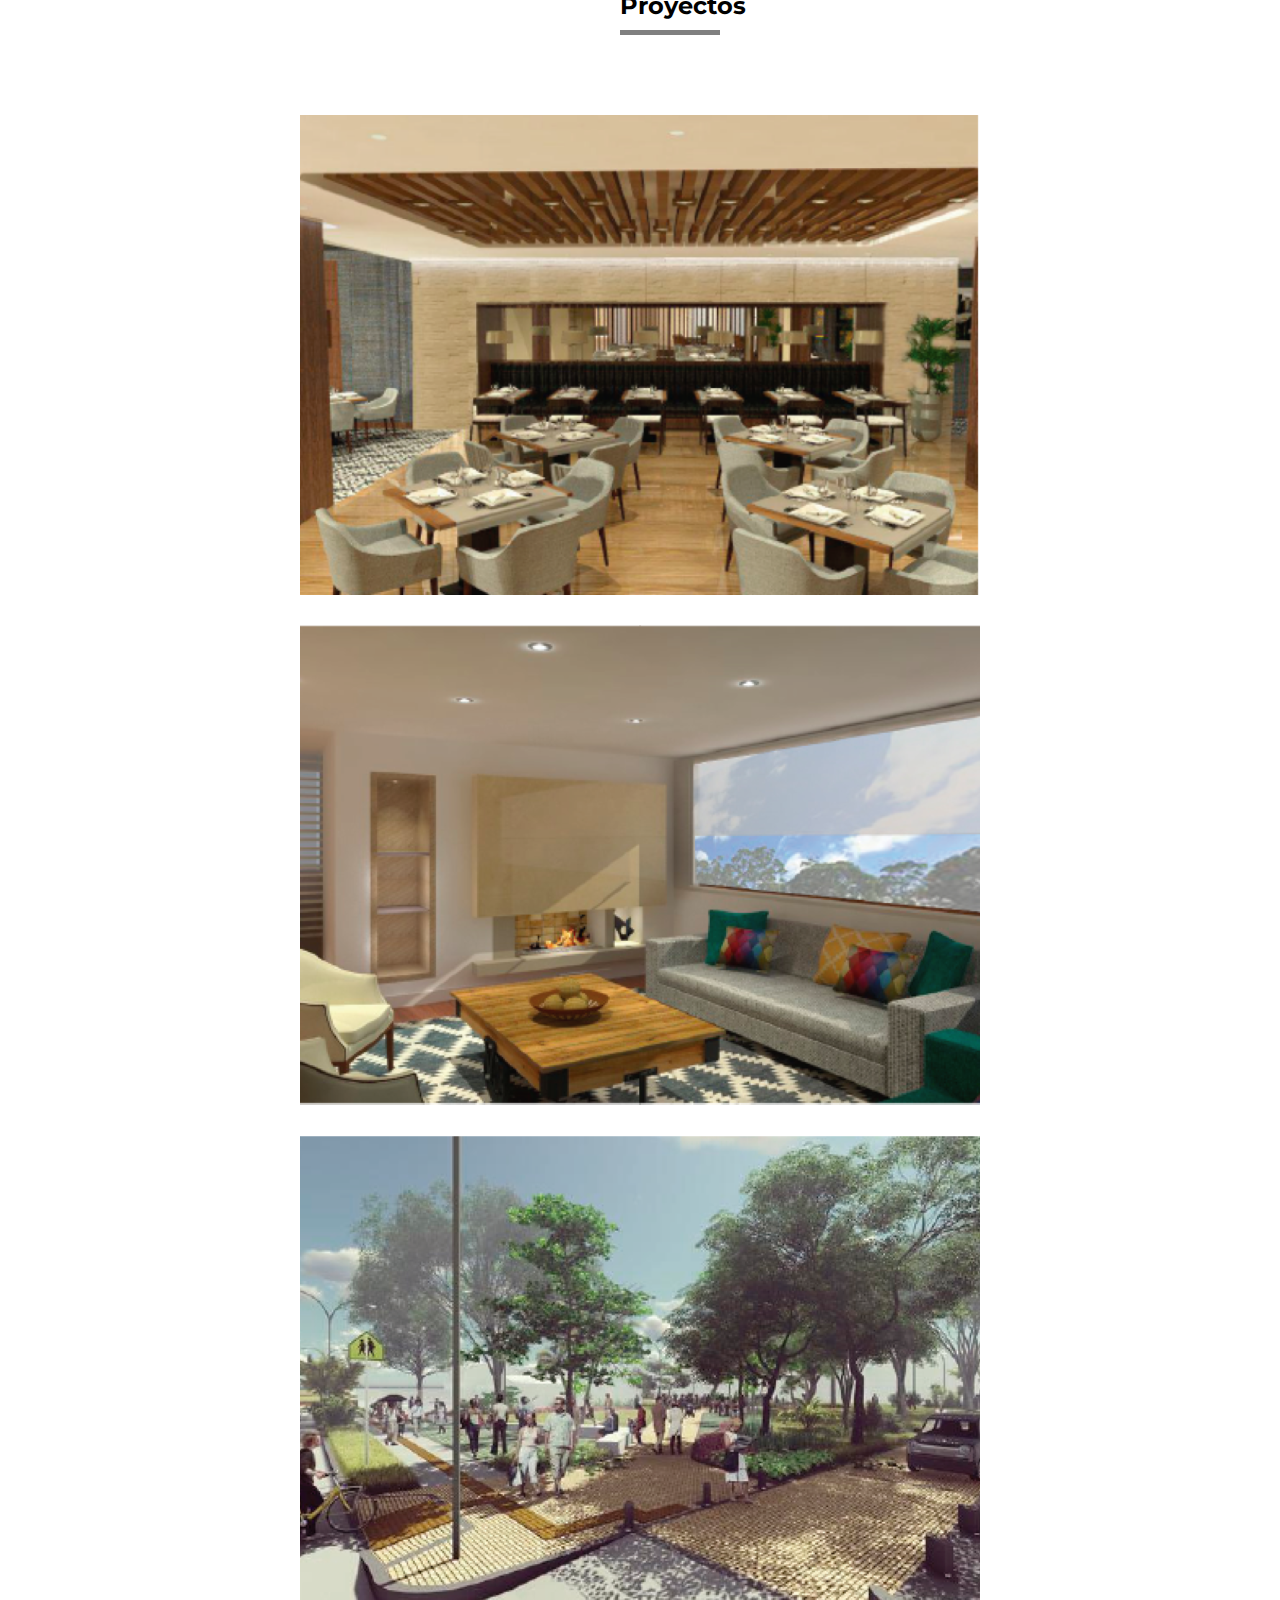
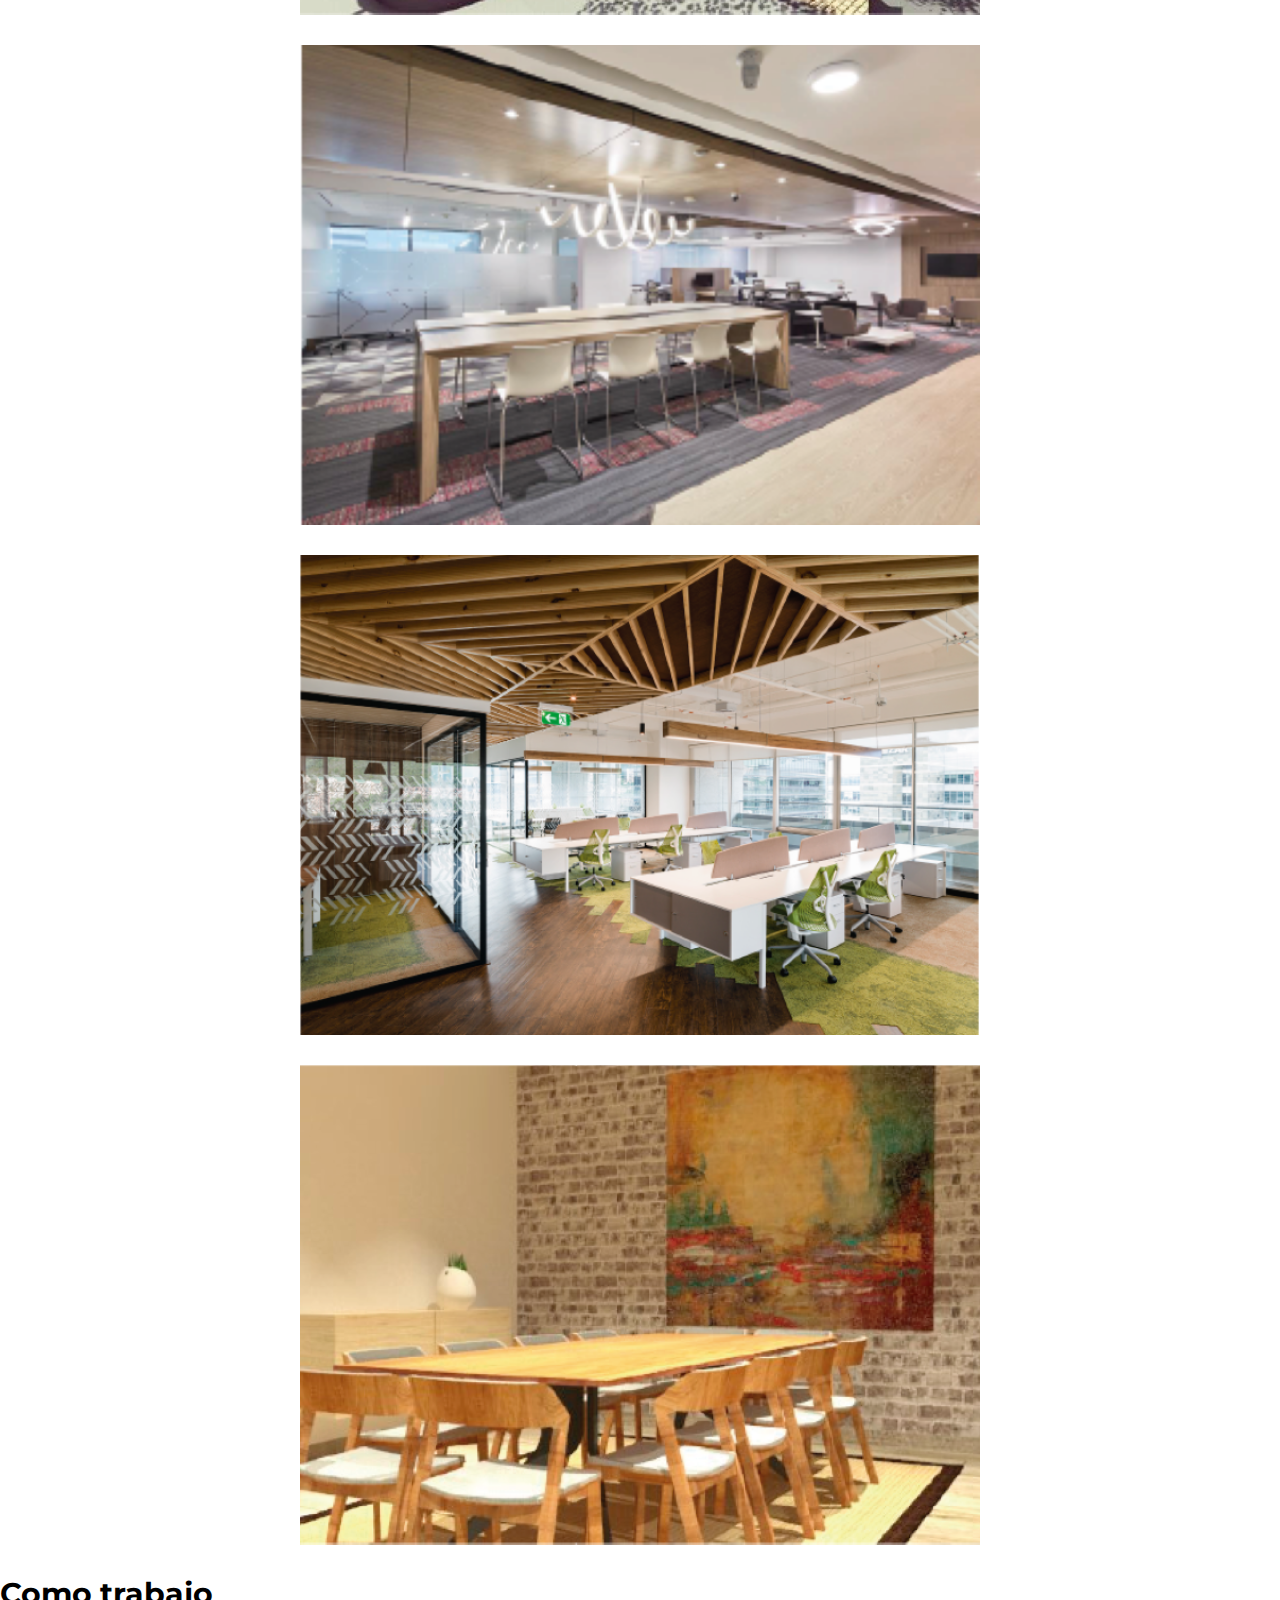
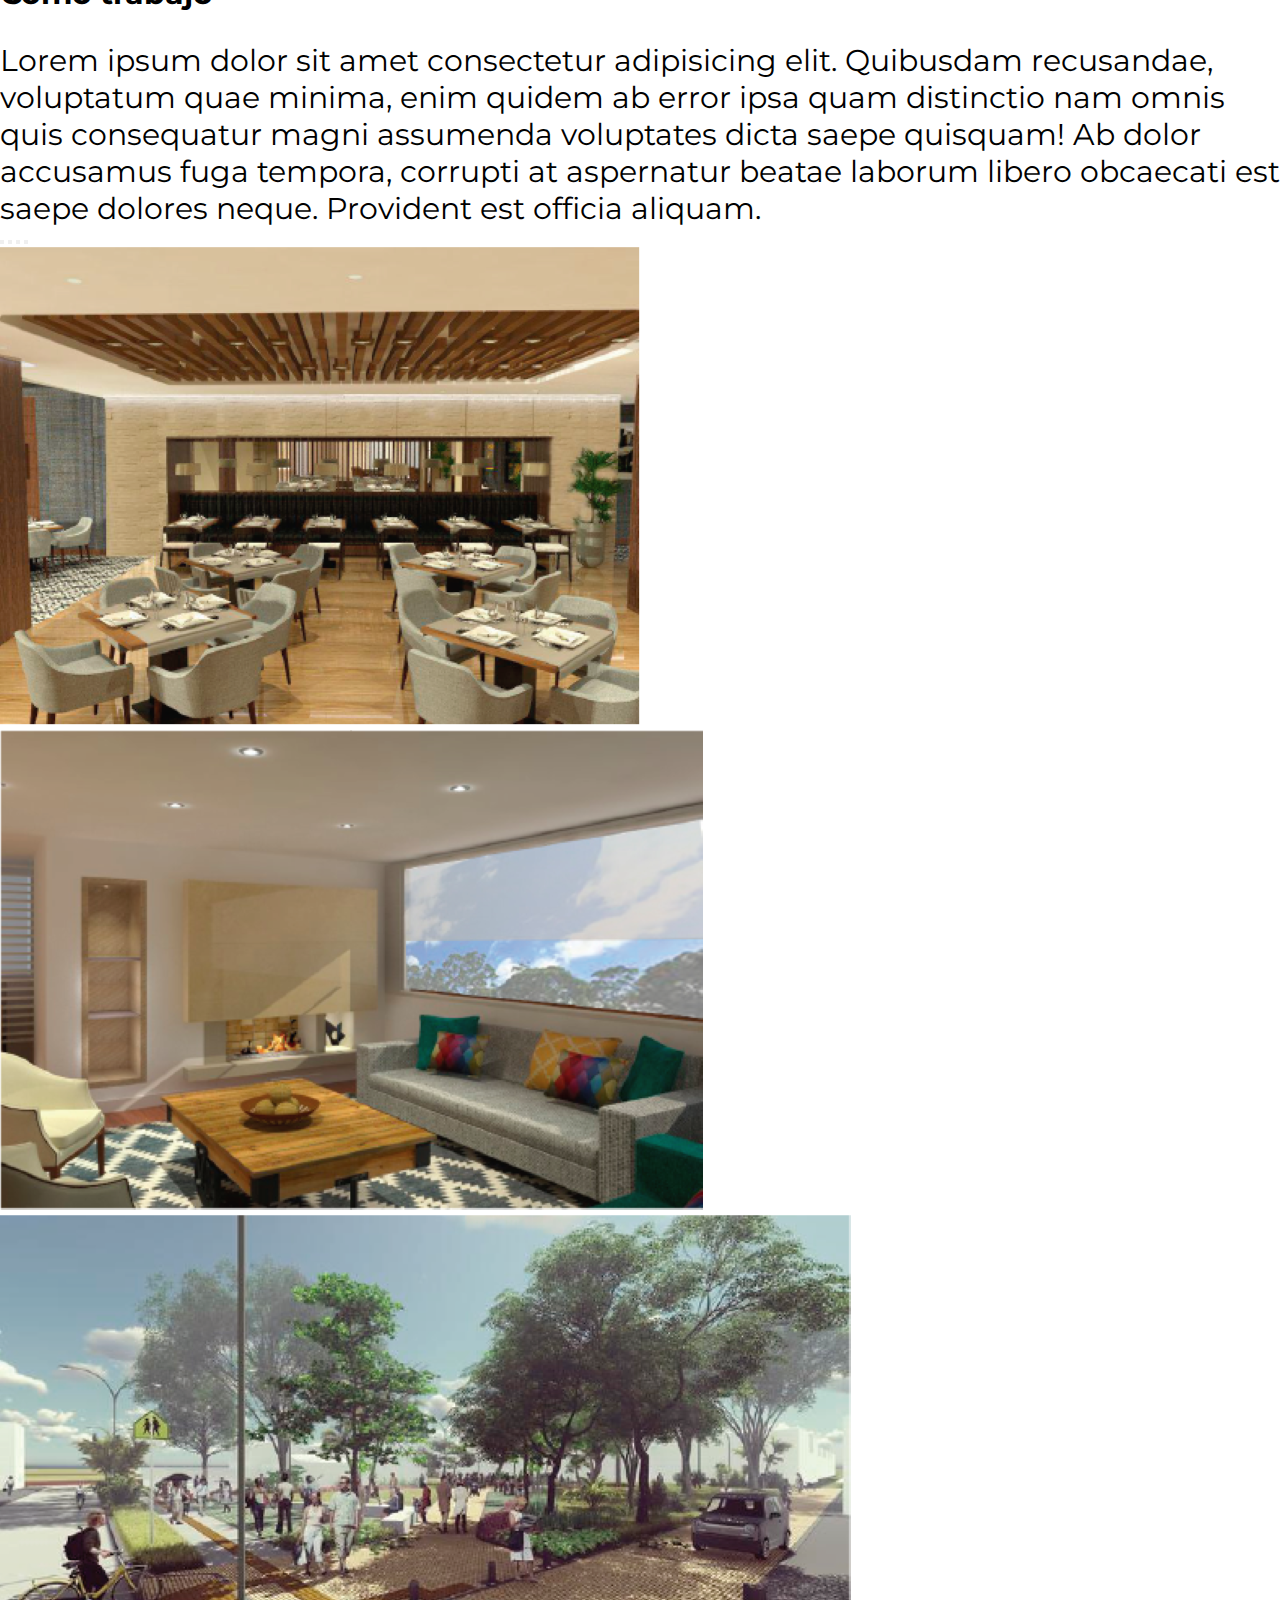
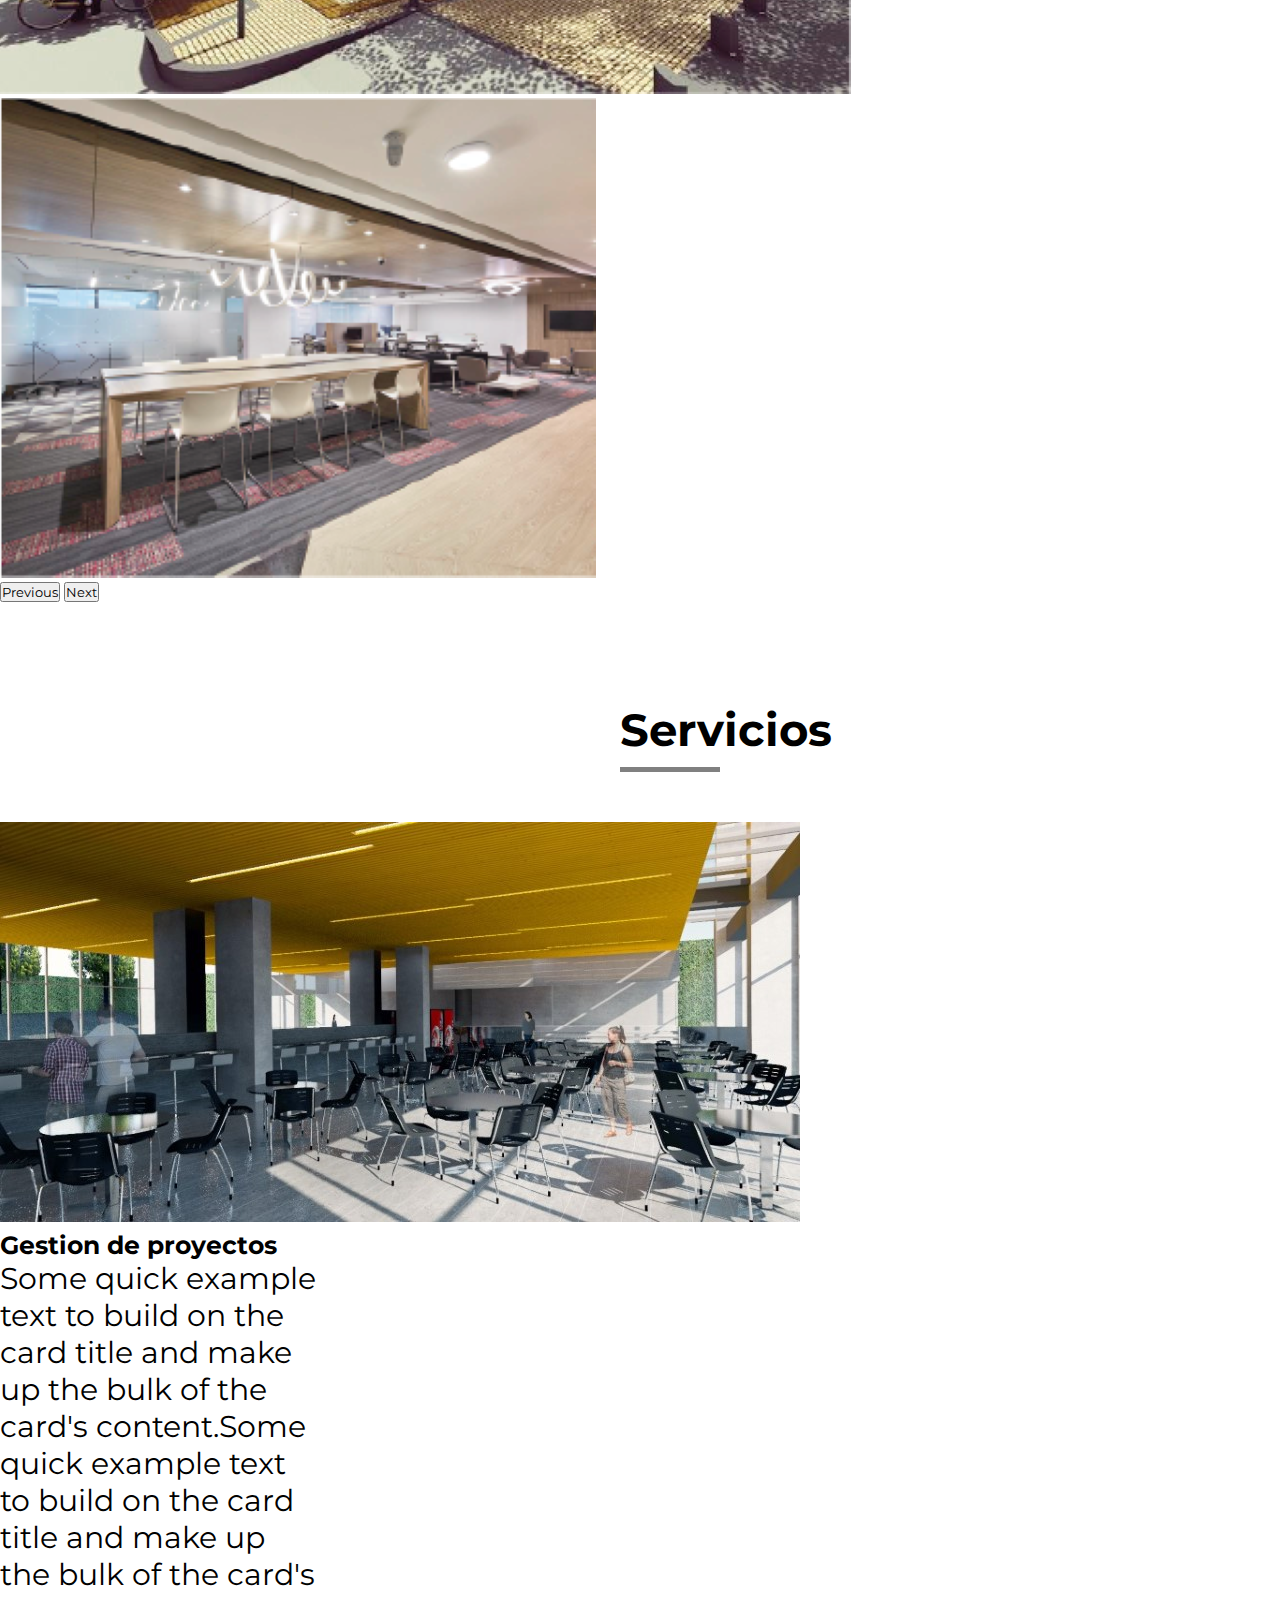
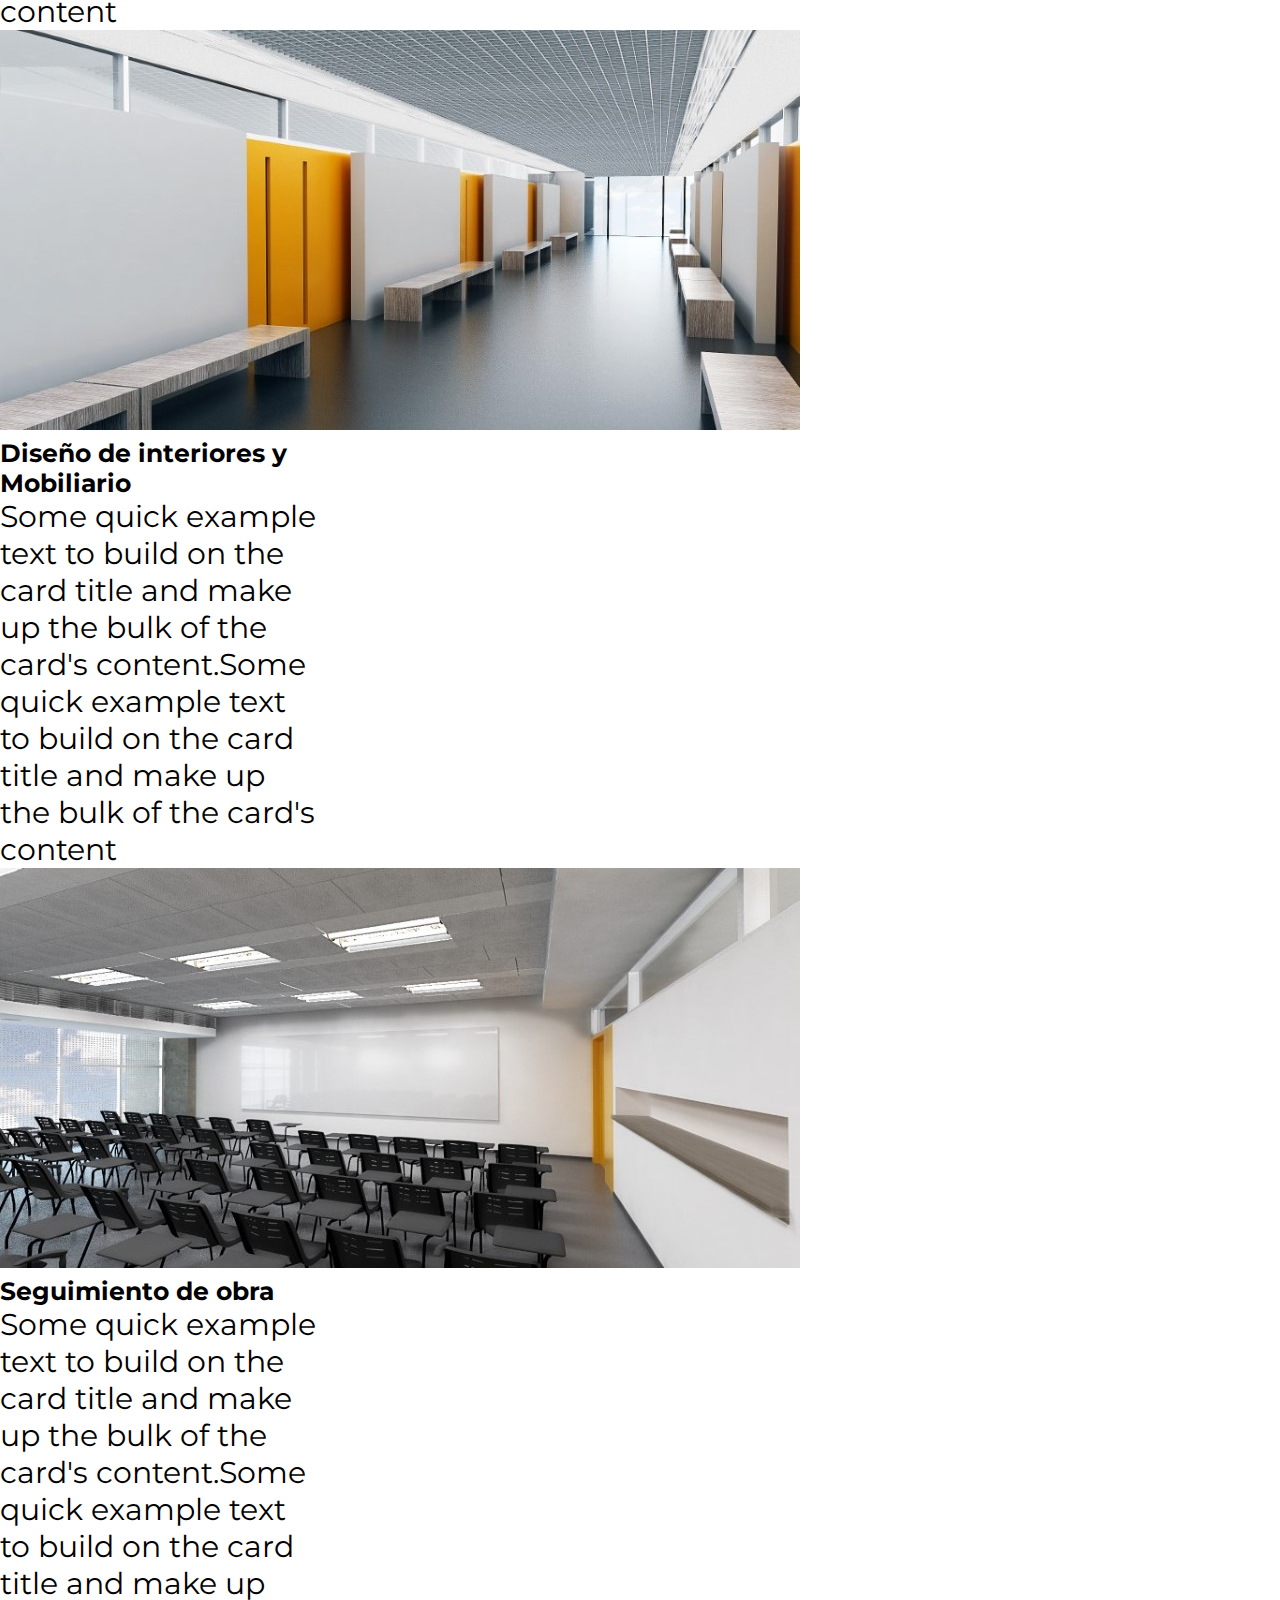
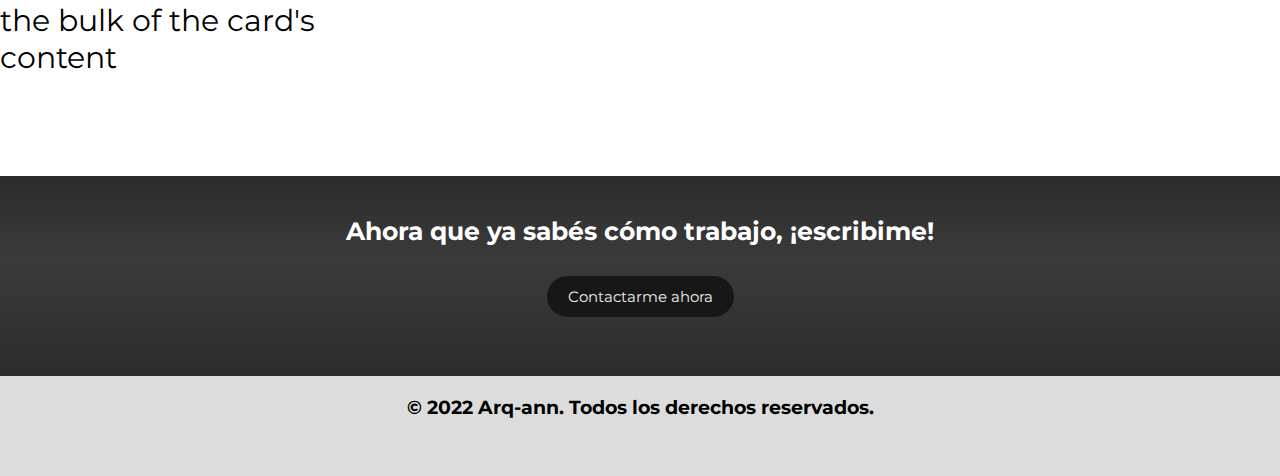
==== commit 597ec30e: "bostrap y cambio de estilo" ====
--- a/index.html
+++ b/index.html
@@ -20,43 +20,77 @@
     <!--Encabezado-->
 
     <header class="encabezado">
-        <nav class="navbar navbar-expand-lg bg-light fs-5">
-            <div class="container-fluid">
-                <a class="navbar-brand fs-2" href="#">Angela Ruiz</a>
-                <button class="navbar-toggler" type="button" data-bs-toggle="collapse"
-                    data-bs-target="#navbarNavAltMarkup" aria-controls="navbarNavAltMarkup" aria-expanded="false"
-                    aria-label="Toggle navigation">
-                    <span class="navbar-toggler-icon"></span>
-                </button>
-                <div class="collapse navbar-collapse" id="navbarNavAltMarkup">
-                    <div class="navbar-nav">
-                        <a class="nav-link active" aria-current="page" href="/index.html">Inicio</a>
-                        <a class="nav-link" href="/Proyectos.html">Proyectos</a>
-                        <a class="nav-link" href="/Servicios.html">Servicios</a>
-                        <a class="nav-link" href="/Sobre mi.html">Sobre mi</a>
-                        <a class="nav-link" href="/Contacto.html">Contacto</a>
-                    </div>
-                </div>
-            </div>
+
+        <img class="logo" src="img/logo.png" alt="logo">
+
+        <nav class="navbar">
+            <ul class="menu">
+                <li><a class="menuitems" href="./index.html">Inicio</a></li>
+                <li><a class="menuitems" href="./Proyectos.html">Proyectos</a></li>
+                <li><a class="menuitems" href="./Servicios.html">Servicios</a></li>
+                <li><a class="menuitems" href="./Sobre mi.html">Sobre mi</a></li>
+                <li><a class="menuitems" href="./Contacto.html">Contacto</a></li>
+            </ul>
         </nav>
     </header>
 
     <main>
         <!--banner-->
 
-        <section class="banner d-flex">
-            <div class="fraseBienvenida bg-secondary text-dark bg-opacity-10 ">
+        <section class="banner">
+            <div>
                 <div>
-                    <h2 class="fs-2">Pasion por </h2>
+                    <h2 class="fraseBienvenida"> Arquitectura </h2>
                 </div>
                 <div>
-                    <h3>el diseño. </h3>
-                </div>
-                <div class="divider"></div>
+                    <h3 class="fraseBienvenida"> y Pasion por </h3>
+                </div>
+                <div>
+                    <h3 class="fraseBienvenida">el diseño. </h3>
+                </div>
+                <div class="divider"></div>
+            </div>
+            <!--falta darle salto de linea y background-->
+        </section>
+
+        <!--Sobre mi trabajo-->
+
+        <section id="sobremi">
+            <div class="contenedorFoto">
+                <img src="img/foto-perfil.png" alt="">
+            </div>
+            <div class="sobremi">
+                <p class="tituloSeccion">Sobre Mi</p>
+                <div class="divider"></div>
+                <h2>Hola, Soy <span>Angela Ruiz</span> </h2>
+                <h3>Arquitecta</h3>
+                <p>Lorem ipsum dolor sit amet, consectetur adipisicing elit. Consectetur reprehenderit voluptatibus
+                    blanditiis nulla adipisci iste fuga expedita, ea exercitationem dicta, similique rem, atque soluta
+                    recusandae ipsam autem. Sapiente, quo ducimus?</p>
+                <p>Lorem ipsum dolor sit amet consectetur adipisicing elit. Porro nam a beatae natus.</p>
+                <a href="#">Descargar CV</a>
             </div>
         </section>
 
         <!--Imagenes portafolio-->
+
+        <section class="imagenesmenu">
+
+            <div class="tituloSeccionProyectos">
+                <h2> Proyectos </h2>
+                <div class="divider"></div>
+            </div>
+
+            <div class="imagenes">
+                <img class="galeriaImg" src="img/Recurso-1.png" alt="restaurante">
+                <img class="galeriaImg" src="img/Recurso-2.png" alt="sala">
+                <img class="galeriaImg" src="img/Recurso-3.png" alt="exterior">
+                <img class="galeriaImg" src="img/Recurso-4.png" alt="sala reuniones">
+                <img class="galeriaImg" src="img/Recurso-5.png" alt="oficina">
+                <img class="galeriaImg" src="img/Recurso-6.png" alt="comedor">
+            </div>
+
+        </section>
 
         <section class="imagenesmenu container-fluid">
 
@@ -65,13 +99,15 @@
                     class="col-md-7 bg-secondary text-dark bg-opacity-10 d-flex justify-content-center align-items-center">
                     <div class="row ">
                         <div class="col-md-12">
-                            <h2> Proyectos </h2>
-                            <div class="divider"></div>
-                            <p>Lorem ipsum dolor sit amet consectetur adipisicing elit. Quibusdam recusandae, voluptatum
+
+                            <h2 class="titulotextoParrafoPortafolio">Como trabajo</h2>
+                           
+                            <p class="textoParrafoPortafolio">Lorem ipsum dolor sit amet consectetur adipisicing elit. Quibusdam recusandae, voluptatum
                                 quae minima, enim quidem ab error ipsa quam distinctio nam omnis quis consequatur magni
                                 assumenda voluptates dicta saepe quisquam! Ab dolor accusamus fuga tempora, corrupti at
                                 aspernatur beatae laborum libero obcaecati est saepe dolores neque. Provident est
                                 officia aliquam.</p>
+
                         </div>
                     </div>
                 </div>
@@ -117,106 +153,50 @@
 
         </section>
 
-        <!--Sobre mi trabajo-->
-
-        <section class="sobreMi">
-
-            <div class="sobreMiTitulo">
-                <h3>Sobre mi trabajo</h3>
-                <div class="divider"></div>
-            </div>
-
-            <div class="sobreMiCards">
-
-                <div class="row d-flex justify-content-center align-items-center">
-
-                    <div class="col-sm-4 d-flex justify-content-center align-items-center">
-                        <div class="card" style="width: 18rem;">
-                            <img src="/img/foto-perfil -small.png" class="card-img-top" alt="...">
-                            <div class="card-body">
-                                <h5 class="card-title">Arquitecta Diseñadora Freelance</h5>
-                                <p class="card-text">Angela Ruiz </p>
-                            </div>
-                        </div>
-                    </div>
-
-                    <div class="col-sm-4">
-                        <div class="card">
-                            <div class="card-body">
-                                <h5 class="card-title">Special title treatment</h5>
-                                <p class="card-text">Lorem ipsum dolor sit amet consectetur adipisicing elit. Distinctio
-                                    tempora tempore obcaecati
-                                    alias praesentium, hic possimus quo dolorum iste quasi id iusto sit optio sequi quam
-                                    eos
-                                    sunt doloremque. Ullam Lorem ipsum dolor sit amet consectetur, adipisicing elit.
-                                    Cumque
-                                    enim
-                                    delectus, neque placeat animi nemo eligendi accusamus, nobis ea ipsum autem illum
-                                    porro
-                                    ut harum similique deserunt repudiandae dolore maiores</p>
-                                <a href="#" class="btn btn-primary">Proyectos</a>
-                            </div>
-                        </div>
-                    </div>
-
-                    <div class="col-sm-4">
-                        <div class="card">
-                            <div class="card-body">
-                                <h5 class="card-title">Special title treatment</h5>
-                                <p class="card-text">Lorem ipsum dolor sit amet consectetur adipisicing elit. Distinctio
-                                    tempora tempore obcaecati
-                                    alias praesentium, hic possimus quo dolorum iste quasi id iusto sit optio sequi quam
-                                    eos
-                                    sunt doloremque. Ullam Lorem ipsum dolor sit amet consectetur, adipisicing elit.
-                                    Cumque
-                                    enim
-                                    delectus, neque placeat animi nemo eligendi accusamus, nobis ea ipsum autem illum
-                                    porro
-                                    ut harum similique deserunt repudiandae dolore maiores</p>
-                                <a href="#" class="btn btn-primary">Conocer mas</a>
-                            </div>
-                        </div>
-                    </div>
-                </div>
-        </section>
-
 
         <!--Servicios-->
 
+        
         <section class="servicios">
 
-            <div class="serviciosTitulo">
-                <h3>Servicios</h3>
+            <div class="tituloSeccionProyectos">
+                <h2> Servicios </h2>
                 <div class="divider"></div>
             </div>
 
             <div class="row d-flex justify-content-center align-items-center">
 
-                <div class="card" style="width: 18rem;">
+                <div class="card" style="width: 20rem;">
                     <img src="/img/portafolio/cafeteria.jpg" class="card-img-top" alt="...">
                     <div class="card-body">
                         <h5 class="card-title">Gestion de proyectos</h5>
                         <p class="card-text">Some quick example text to build on the card title and make up the bulk of
                             the
-                            card's content.</p>
-                    </div>
-                </div>
-                <div class="card" style="width: 18rem;">
+                            card's content.Some quick example text to build on the card title and make up the bulk of
+                            the
+                            card's content</p>
+                    </div>
+                </div>
+                <div class="card" style="width: 20rem;">
                     <img src="/img/portafolio/pasillo.jpg" class="card-img-top" alt="...">
                     <div class="card-body">
                         <h5 class="card-title">Diseño de interiores y Mobiliario</h5>
                         <p class="card-text">Some quick example text to build on the card title and make up the bulk of
                             the
-                            card's content.</p>
-                    </div>
-                </div>
-                <div class="card" style="width: 18rem;">
+                            card's content.Some quick example text to build on the card title and make up the bulk of
+                            the
+                            card's content</p>
+                    </div>
+                </div>
+                <div class="card" style="width: 20rem;">
                     <img src="/img/portafolio/salon.jpg" class="card-img-top" alt="...">
                     <div class="card-body">
                         <h5 class="card-title">Seguimiento de obra</h5>
                         <p class="card-text">Some quick example text to build on the card title and make up the bulk of
                             the
-                            card's content.</p>
+                            card's content.Some quick example text to build on the card title and make up the bulk of
+                            the
+                            card's content</p>
                     </div>
 
                 </div>
@@ -245,6 +225,7 @@
     <script src="https://cdn.jsdelivr.net/npm/bootstrap@5.2.0/dist/js/bootstrap.bundle.min.js"
         integrity="sha384-A3rJD856KowSb7dwlZdYEkO39Gagi7vIsF0jrRAoQmDKKtQBHUuLZ9AsSv4jD4Xa"
         crossorigin="anonymous"></script>
+
 </body>
 
 </html>--- a/css/style.css
+++ b/css/style.css
@@ -8,7 +8,7 @@
     font-family: 'Montserrat', sans-serif;
 }
 
-.divider{
+.divider {
     height: 5px;
     width: 100px;
     background-color: gray;
@@ -20,13 +20,16 @@
 
 .logo {
     width: 300px;
+    height: 70px;
 }
 
 .encabezado {
-    background-color: gainsboro;
+    background-color: #171717;
     display: flex;
     position: fixed;
     width: 100%;
+    height: 80px;
+    padding: 5PX;
 }
 
 .navbar {
@@ -46,18 +49,14 @@
     padding: 20px;
 }
 
-.menuitems{
+.menuitems {
+    text-decoration: none;
+    color: #EDEDED;
     transition: 0.5s;
 }
 
 .menuitems:hover {
-    transform: scale(1.1);
-}
-
-
-a {
-    text-decoration: none;
- 
+    color: #B2B1B9
 }
 
 
@@ -68,36 +67,49 @@
 /*imagen principal*/
 
 .banner {
-    background-image: url(../img/banner-1.jpg);
+    background: linear-gradient(rgba(0, 0, 0, .4), rgba(0, 0, 0, .4)), url(../img/banner-1.bak.jpg);
     background-size: cover;
-    height: 1000px;
+    height: 100vh;
+    width: 100%;
     display: flex;
     flex-direction: row;
     flex-wrap: wrap;
     justify-content: left;
     align-items: center;
     padding: 40px;
-    font-size: 25px;
-}
+}
+
+.fraseBienvenida {
+    color: #171717;
+    font-size: 30px ;
+    font-weight: bold;
+}
+
 
 
 
 /*imagenes portafolio*/
 
+.tituloSeccionProyectos {
+
+    margin-left: 620px;
+    margin-bottom: 50px;
+}
+
 
 .imagenes {
     display: flex;
     padding: 30px;
     width: 100%;
     justify-content: space-around;
-    flex-wrap: wrap ;
+    flex-wrap: wrap;
     overflow: hidden;
     gap: 30px;
     border-radius: 20px;
     height: 100%;
 }
 
-.galeriaImg{
+.galeriaImg {
     width: 680px;
     height: 480px;
     object-fit: cover;
@@ -108,95 +120,92 @@
     transform: scale(1.1);
 }
 
+.titulotextoParrafoPortafolio{
+    font-weight: bold;
+    font-size: 30px;
+    margin-bottom: 30px;
+}
+.textoParrafoPortafolio {
+    font-weight: 400;
+    font-size: 30px;
+}
+
 
 /* perfil */
 
-.sobreMi {
-    background-image: linear-gradient(120deg, #fdfbfb 0%, #ebedee 100%);
-    margin-top: 20 px;
-    margin-bottom: 20 px;
-    padding: 10 px;
-    padding-top: 5px;
-    padding-bottom: 20px;
-}
-
-.sobreMiTitulo,
-.serviciosTitulo {
-    margin-top: 20px;
+   
+#sobremi {
+    max-width: 100%;
+    margin: auto;
+    padding: 100px;
+    color: #171717;
+    display: flex;
+}
+
+#sobremi .contenedorFoto {
+    max-width: 400px;
+    margin-right: 80px;
+}
+
+#sobremi .contenedorFoto img {
+    padding: 20px;
+    width: 100%;
+    border-radius: 20px;
+    background-color: #EDEDED;
+}
+
+#sobremi .sobremi {
+    margin: 0 40px;
+}
+
+#sobremi .sobremi .tituloSeccion {
+    font-size: 25px;
+    text-transform: uppercase;
+    color: #171717;
+
+}
+
+#sobremi .sobremi h2 {
+    font-size: 40px;
+    font-weight: bold;
+    margin: 40px 0;
+    letter-spacing: 2px;
+}
+
+#sobremi .sobremi h2 span {
+    color: #595260;
+}
+
+#sobremi .sobremi h3 {
+    font-size: 25px;
+    font-weight: 500;
+    text-transform: uppercase;
     margin-bottom: 20px;
-    padding: 20px;
-    padding-top: 40px;
-    font-size: 30px;
-
-}
-
-.sobreMiCards {
-    width: 100%;
-    
-    display: flex;
-    overflow: hidden;
-    gap: 10px;
-    justify-content: space-around;
-
-}
-
-.card {
-    margin: 20px;
-    width: 100%;
-    background-color: gainsboro;
-    margin-bottom: 20px;
-    padding: 20px;
-    border-radius: 10px;
-    text-align: center;
-    align-content: center;
-
-    transition: all 0.5s;
-}
-
-.card:hover{
-    box-shadow: rgba(0, 0, 0, 0.16) 0px 3px 6px, rgba(0, 0, 0, 0.23) 0px 3px 6px;
-}
-
-/* primercard*/
-
-.cardTitulo {
-    font-size: 40px;
-}
-
-.cardNombre {
+    letter-spacing: 1px;
+}
+
+#sobremi .sobremi p {
     font-size: 25px;
-    line-height: 1.6;
-}
-
-/*tercercard*/
-
-.cardFotoPerfil {
-    width: 50%;
-    margin-bottom: 20px;
-}
-
-/*generalcard*/
-
-.cardDescripcion {
-    font-size: 20px;
-    margin-bottom: 20px;
-    line-height: 1.6;
-}
-
-.cardBoton {
-    background-color: gray;
-    border: none;
-    padding: 20px;
-    font-size: 18px;
-    border-radius: 5px;
-    cursor: pointer;
-    transition: 0.5s;
-}
-
-.cardBoton:hover {
-    transform: scale(1.1);
-}
-
+    line-height: 25px;
+    color: #565656;
+    margin-bottom: 12px;
+}
+
+#sobremi .sobremi a {
+    display: inline-block;
+    text-decoration: none;
+    color: #000;
+    border-radius: 30px;
+    border: 1px solid #000;
+    padding: 10px 20px;
+    margin-top: 30px;
+    transition: .5s;
+}
+
+#sobremi .sobremi a:hover {
+    background-color: #171717;
+    color: #fff;
+}
 
 
 /*servicios*/
@@ -220,7 +229,7 @@
     transition: all 0.5s;
 }
 
-.cardServicios:hover{
+.cardServicios:hover {
     box-shadow: rgba(0, 0, 0, 0.16) 0px 3px 6px, rgba(0, 0, 0, 0.23) 0px 3px 6px;
 }
 
@@ -231,6 +240,16 @@
 }
 
 
+
+.servicios{
+
+    margin-top: 100px;
+    margin-bottom: 100px;
+    font-size: 30px;
+
+    
+}
+
 /*footer*/
 
 .footer {
@@ -238,13 +257,13 @@
 }
 
 .llamadoAccion {
-    background: linear-gradient(to bottom, #323232 0%, #3F3F3F 40%, #1C1C1C 150%), linear-gradient(to top, rgba(255,255,255,0.40) 0%, rgba(0,0,0,0.25) 200%);
- background-blend-mode: multiply;
+    background: linear-gradient(to bottom, #323232 0%, #3F3F3F 40%, #1C1C1C 150%), linear-gradient(to top, rgba(255, 255, 255, 0.40) 0%, rgba(0, 0, 0, 0.25) 200%);
+    background-blend-mode: multiply;
     color: white;
     padding: 20px;
     padding-top: 40px;
     height: 200px;
-    text-align: center;  
+    text-align: center;
 }
 
 .llamadoAccionTitulo {
@@ -262,24 +281,29 @@
     margin-top: 30px;
     padding: 15px;
     font-size: 15px;
-    border: none;
-    outline: 0px;
-    background: rgba(220, 220, 220, 0.592);
-    border-radius: 3px;
-    cursor: pointer;
-    transition: 0.5s;
+    display: inline-block;
+    text-decoration: none;
+    color: #EDEDED;
+    border-radius: 30px;
+    border: 1px solid #171717;
+    background-color: #171717;
+    padding: 10px 20px;
+    margin-top: 30px;
+    transition: .5s;
 }
 
 .llamadoAccionBoton:hover {
-    transform: scale(1.1);
-}
-
-    
+    background-color: #EDEDED;
+    color: #171717;
+
+}
+
+
 
 /*---PROYECTOS PAGINA -------------------------------*/
 
 
-.portafolioHeadings{
+.portafolioHeadings {
     padding: 40px;
     padding-top: 160px;
 }
@@ -290,7 +314,7 @@
     font-size: 40px;
 }
 
-.galeriaImgProyectos{
+.galeriaImgProyectos {
     width: 700px;
     height: 480px;
     object-fit: cover;
@@ -301,11 +325,12 @@
 
 /* la idea es que se pase el cursor por encima de una imagen y atras salga el texto*/
 
-.serviciosPag{
+.serviciosPag {
     padding: 40px;
     padding-top: 160px;
-    
-}
+
+}
+
 .serviciosTituloPag {
     margin-bottom: 15px;
     font-size: 40px;
@@ -316,9 +341,10 @@
 
 /*---SOBRE MI PAGINA------------------------------ */
 
-.sobreMiMain{
+.sobreMiMain {
     padding-top: 150px;
 }
+
 .sobreMiContenedor {
 
     width: 100%;
@@ -330,18 +356,18 @@
     margin-bottom: 80px;
     display: grid;
     grid-gap: 50px;
-    grid-template-columns: repeat(2,1fr);
+    grid-template-columns: repeat(2, 1fr);
     align-items: center;
     background-color: gainsboro;
-   
-}
-
-.infoContenedor{
+
+}
+
+.infoContenedor {
     padding-bottom: 30px;
 }
 
 .infoContenedor h2 {
-    
+
     margin-bottom: 15px;
     font-size: 40px;
 }
@@ -356,7 +382,7 @@
 
 }
 
-.botonDescargarCv{
+.botonDescargarCv {
     padding: 15px;
     font-size: 18px;
     border: none;
@@ -367,10 +393,10 @@
 }
 
 
-.infoImagen{
-    width: 495px;  
-    border: 7px solid gray; 
-    align-items: center ;
+.infoImagen {
+    width: 495px;
+    border: 7px solid gray;
+    align-items: center;
     align-content: center;
 }
 
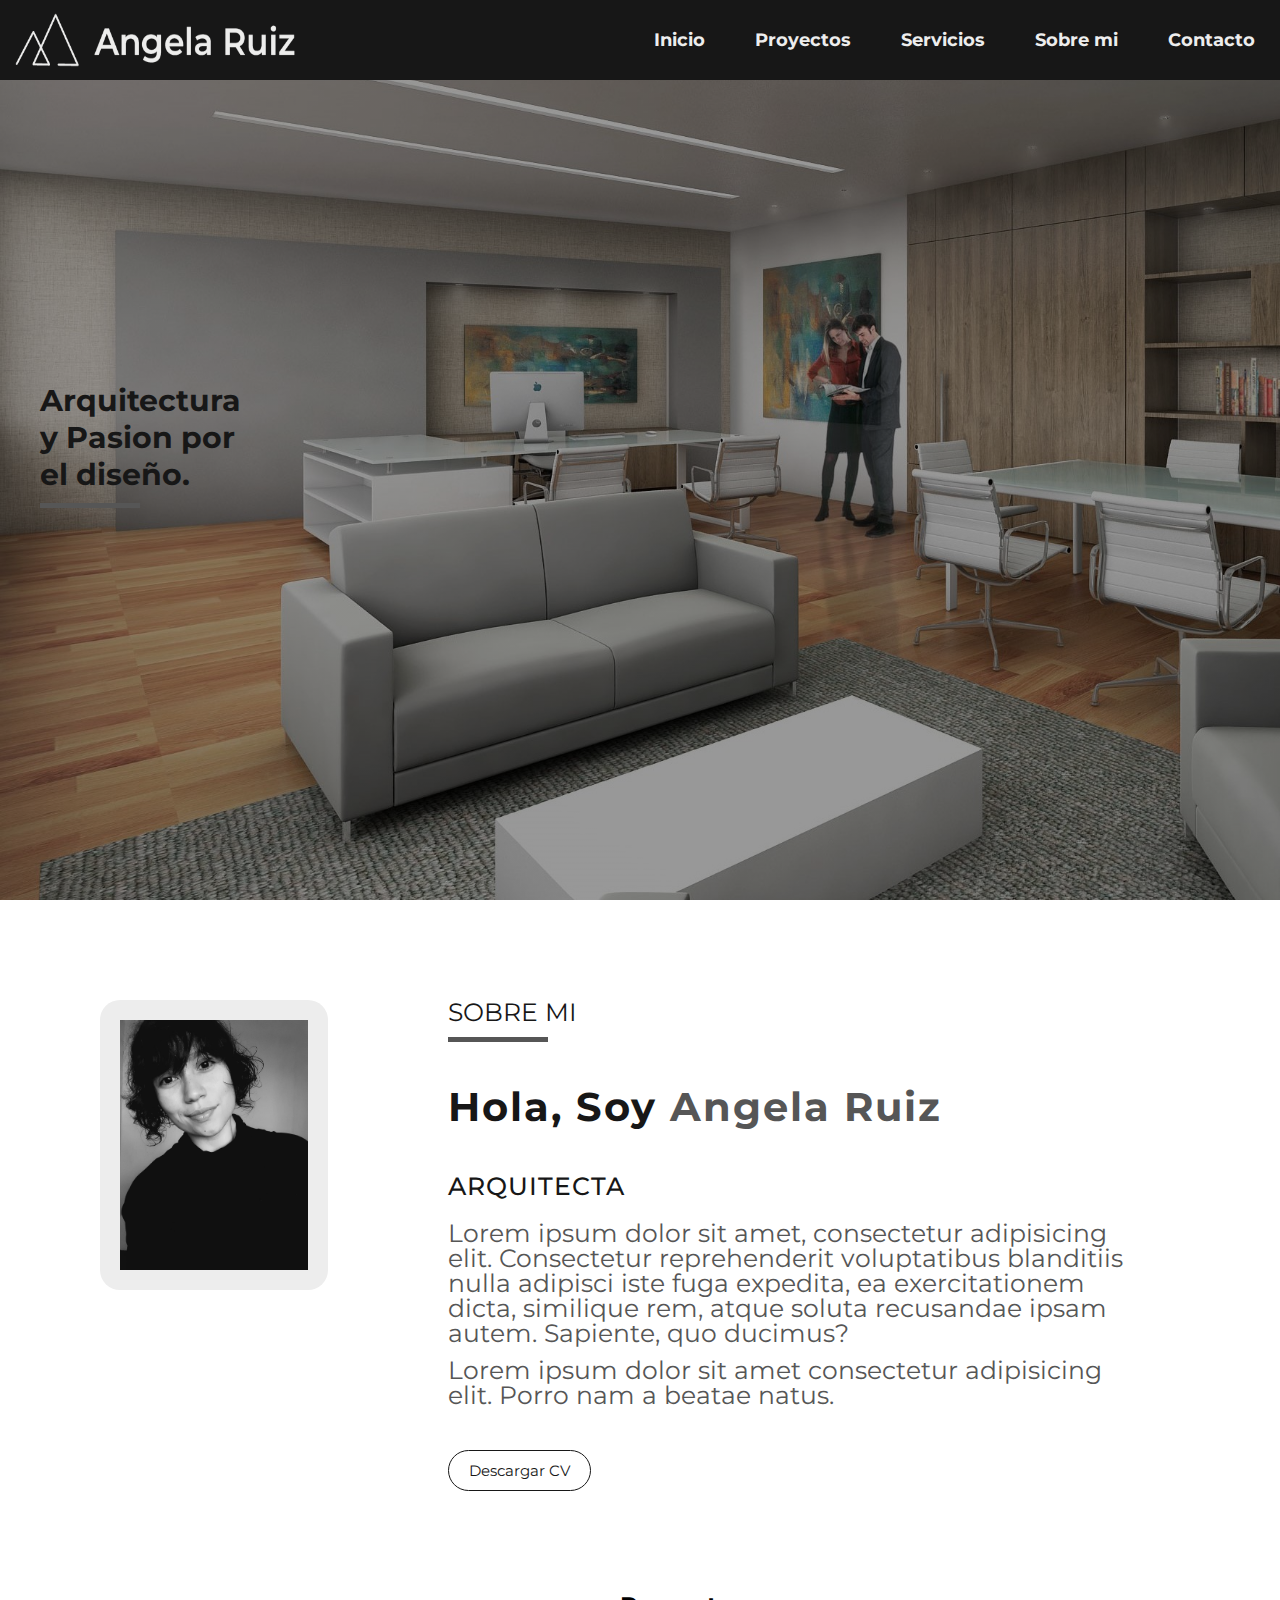
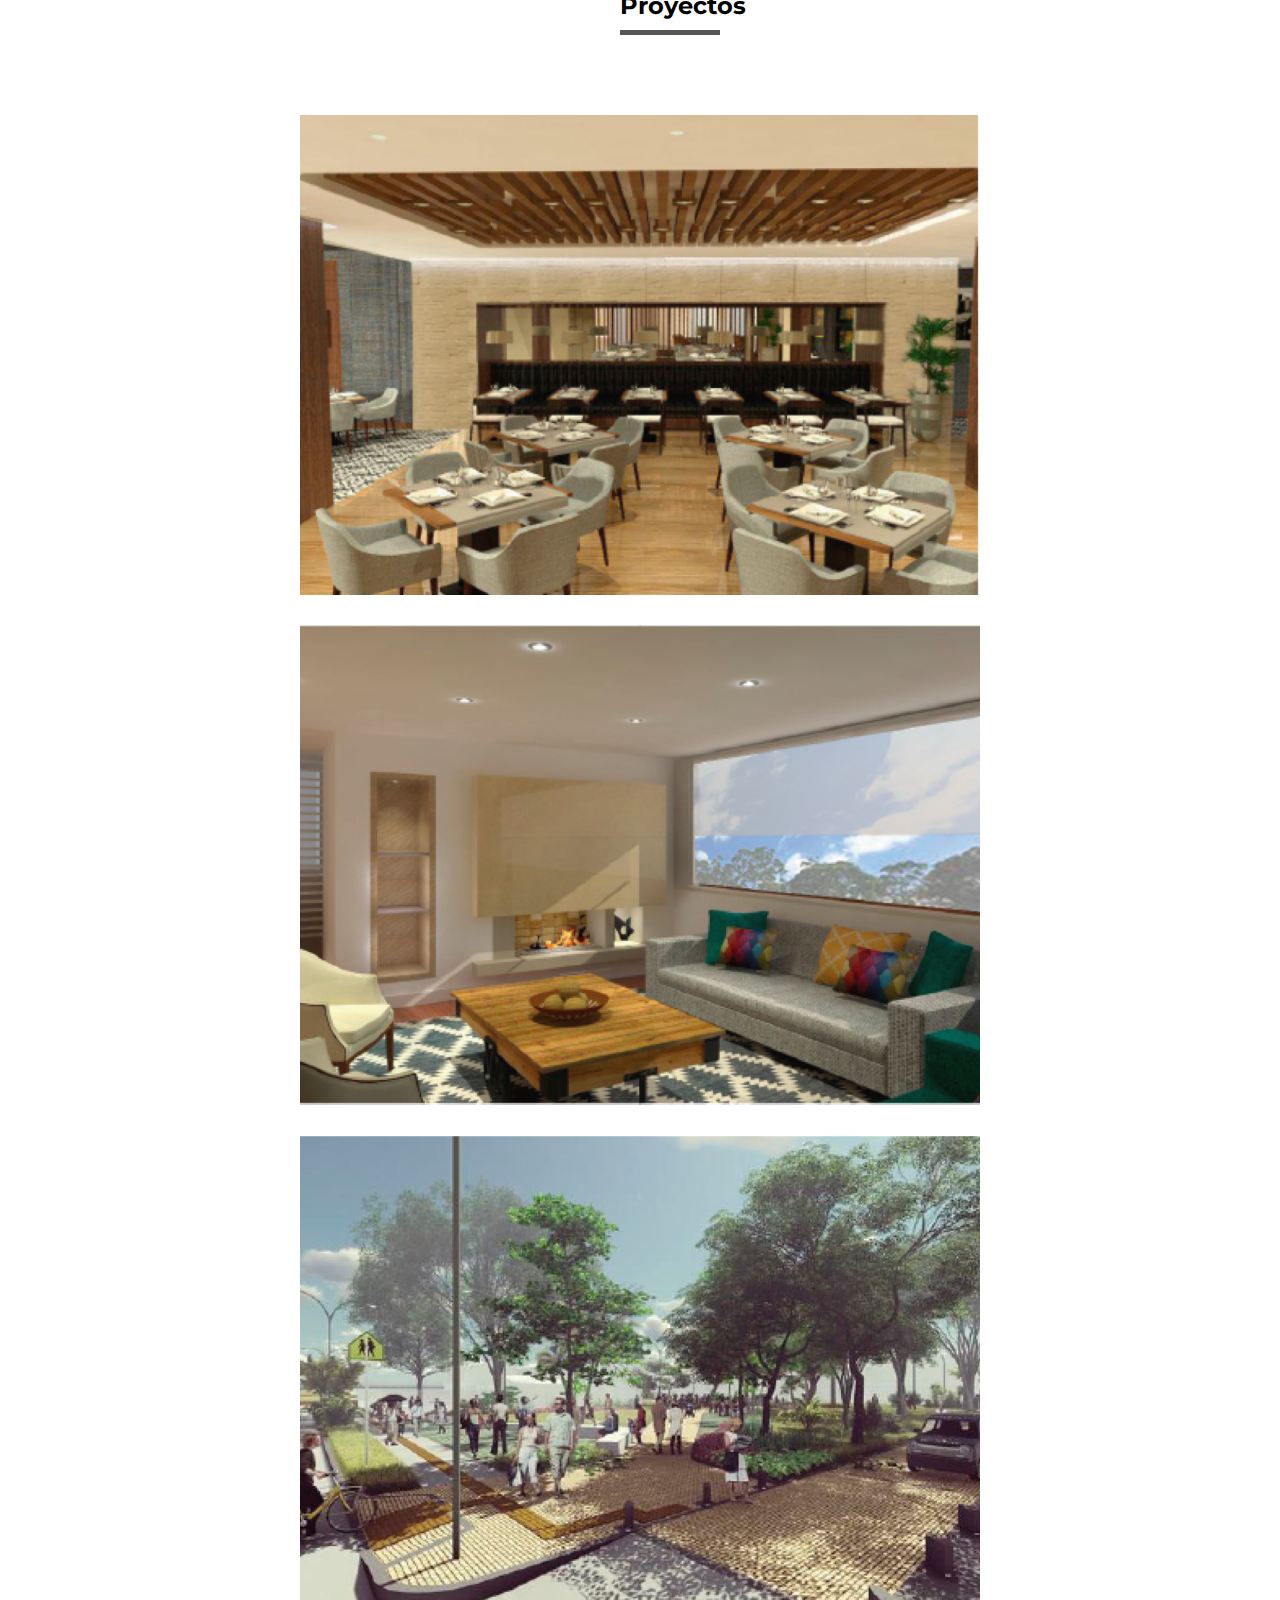
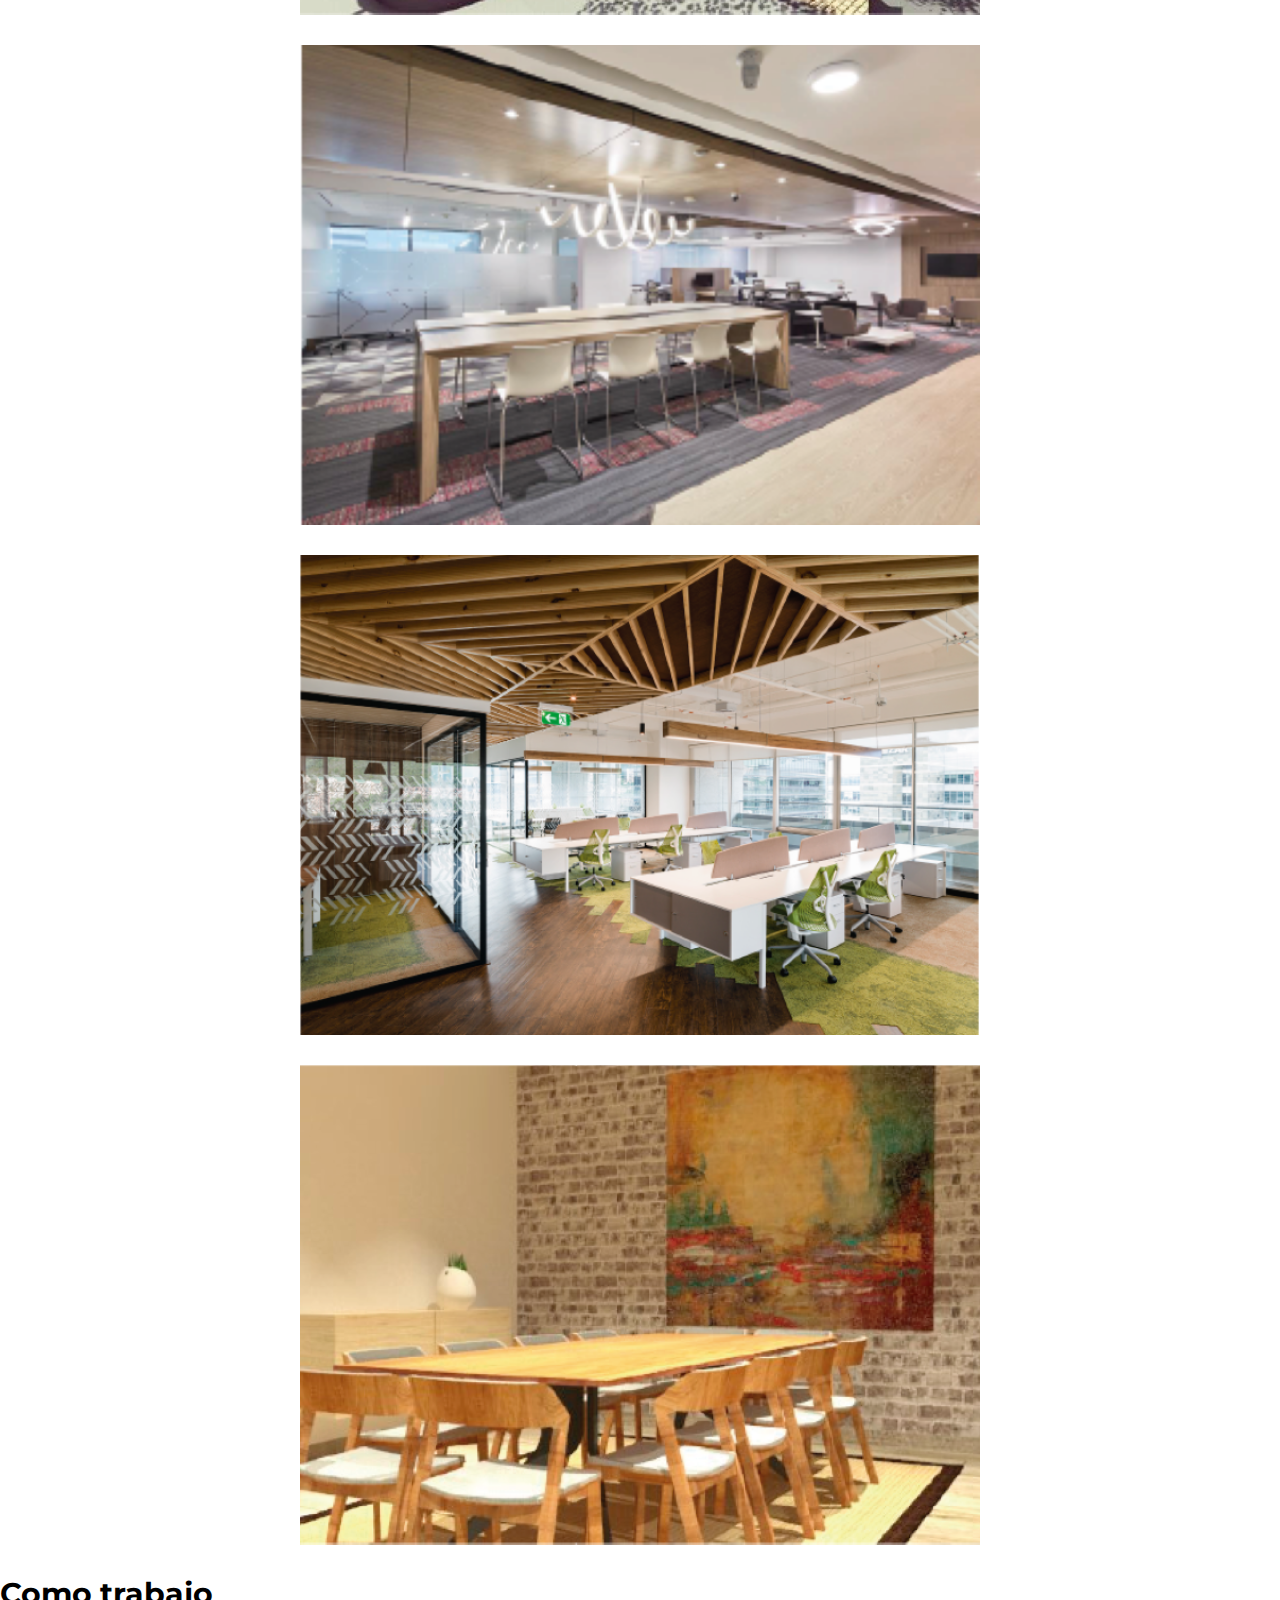
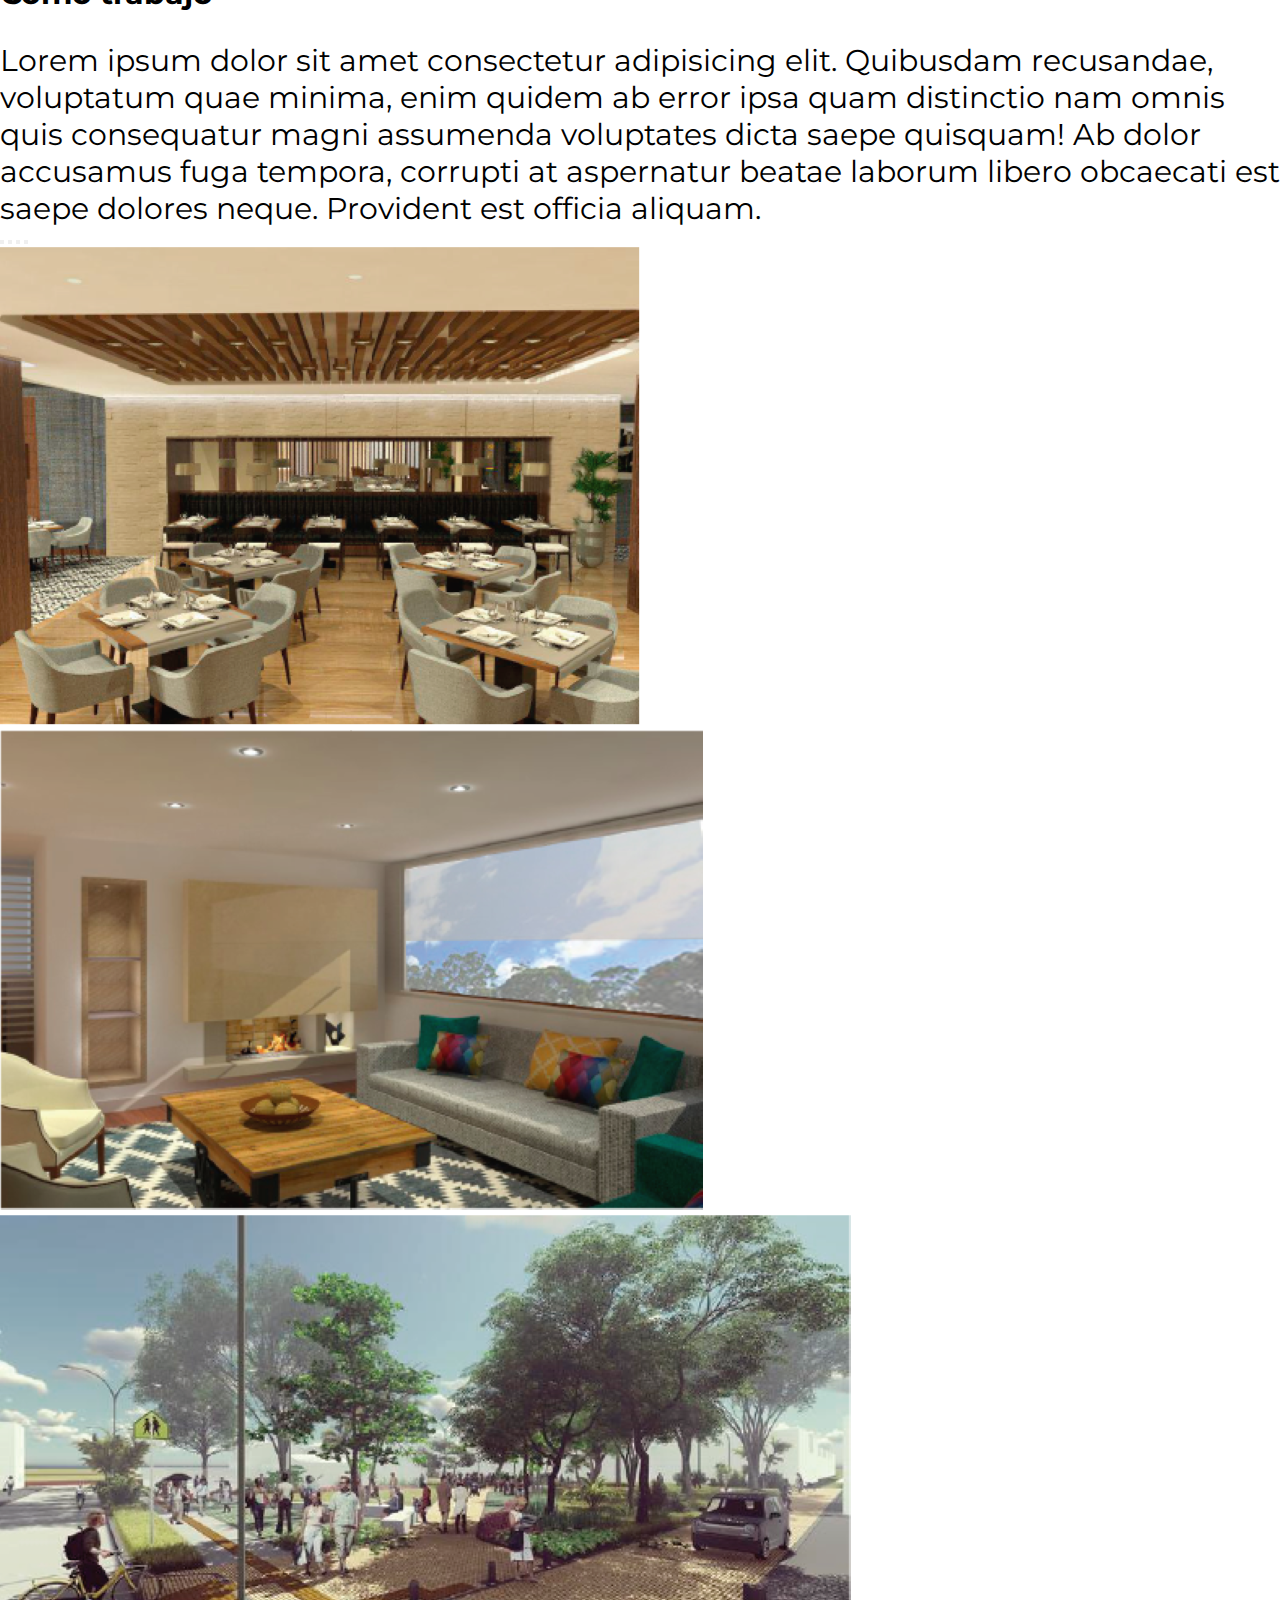
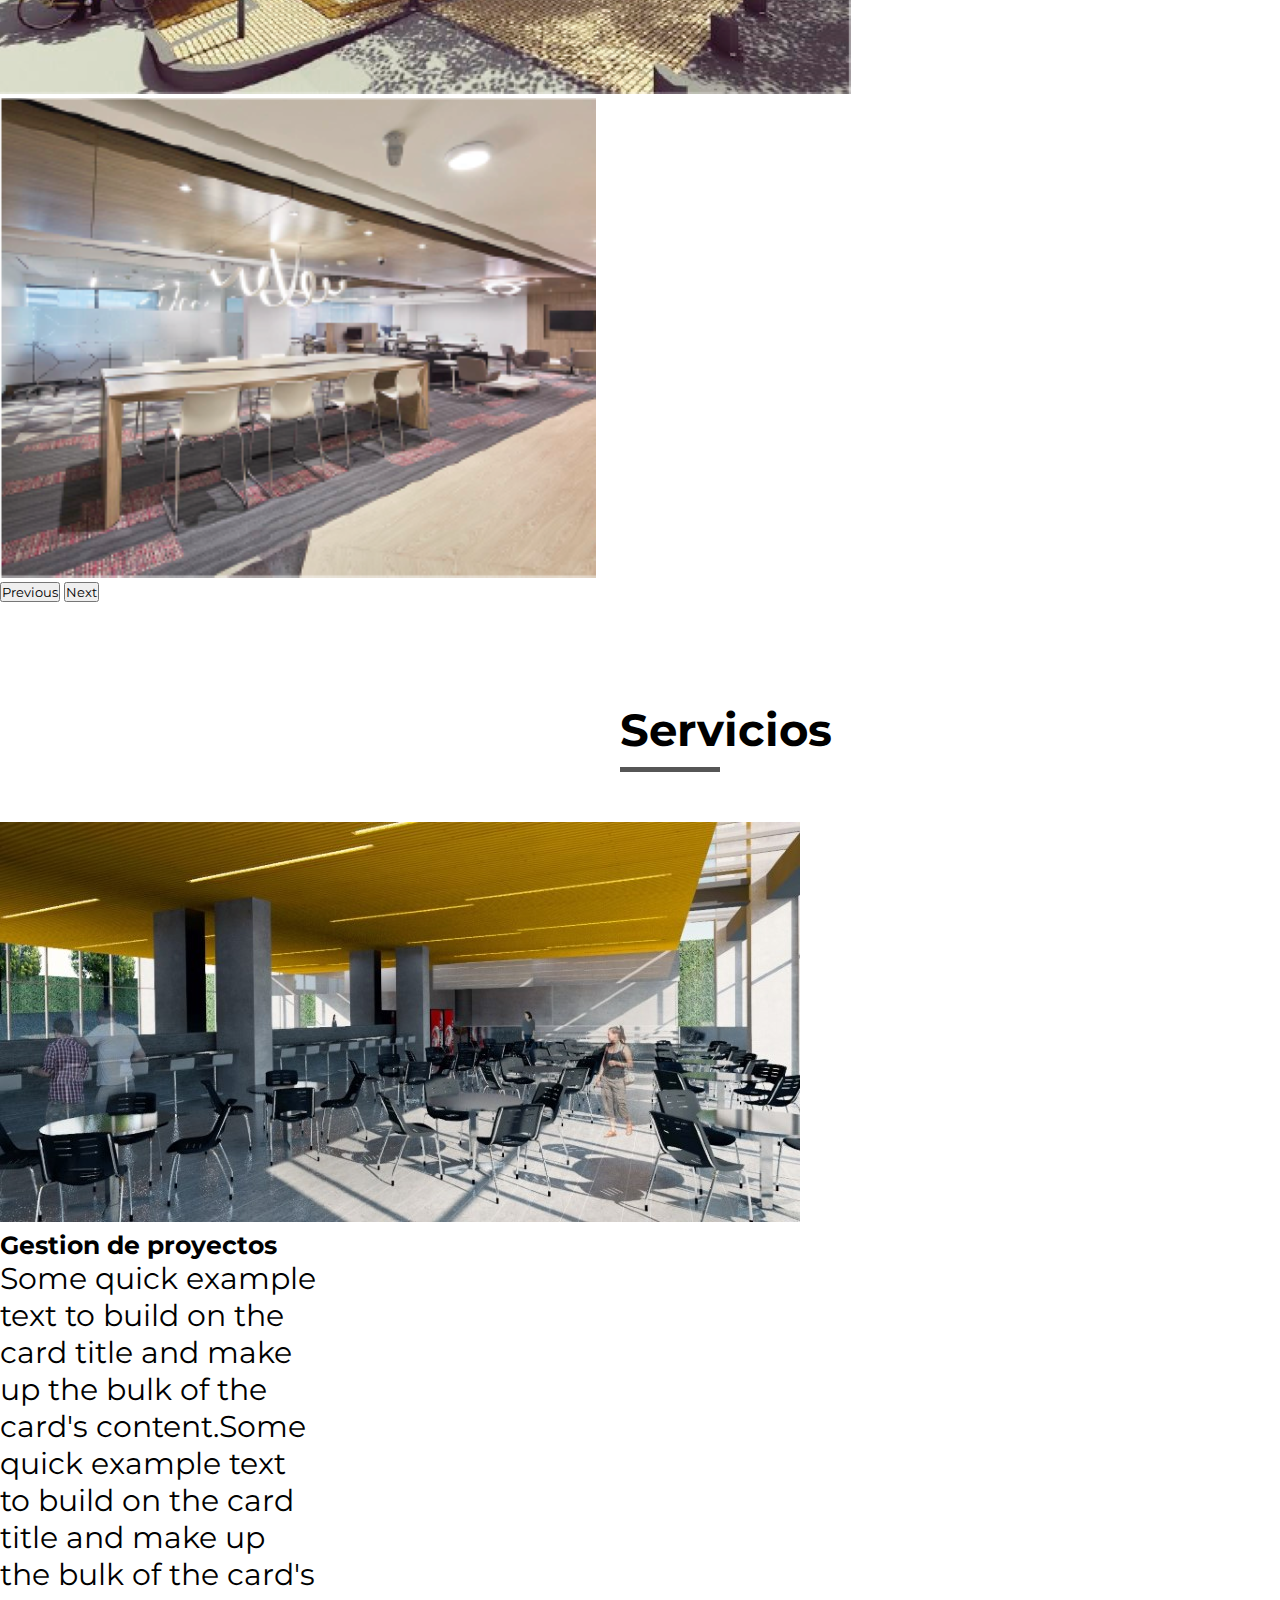
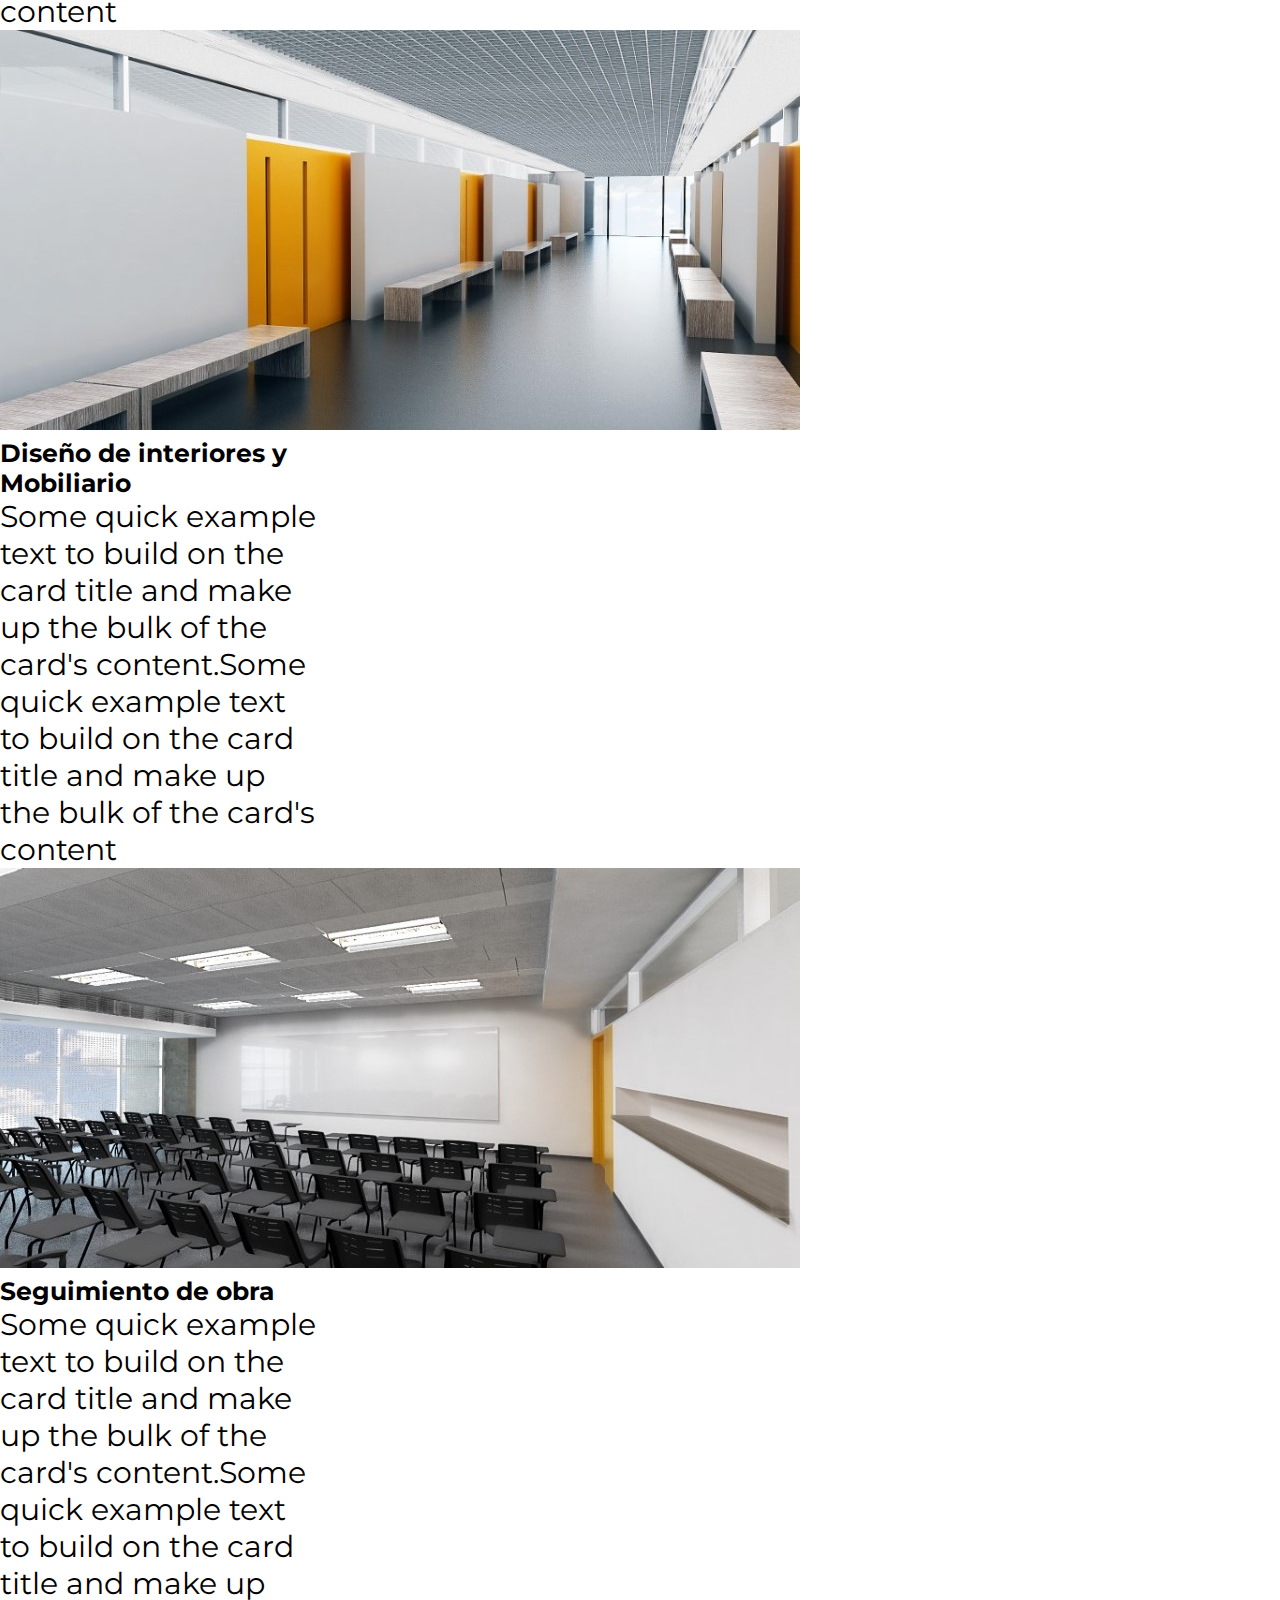
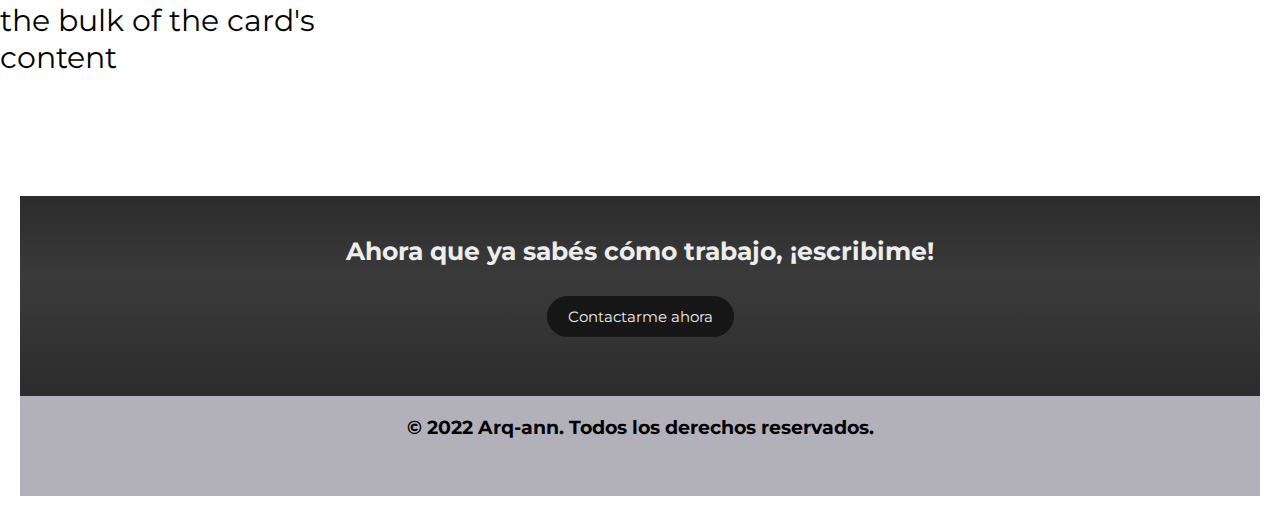
==== commit 8abc29e5: "Aplicando sass 2 y SEO" ====
--- a/index.html
+++ b/index.html
@@ -5,13 +5,16 @@
     <meta charset="UTF-8">
     <meta http-equiv="X-UA-Compatible" content="IE=edge">
     <meta name="viewport" content="width=device-width, initial-scale=1.0">
-    <title>Arquitecta Diseñadora Frelance</title>
+
+    <title> Estudio arquitectura - Arquitecta Angela Ruiz</title>
+    <meta name="description" content="Diseño Cada Espacio De Una Forma Única Y Personalizada">
+    <meta name="keywords" content="Arquitecta, Freelance, Diseño interior, Dirección de obra,  Diseño de mobiliario, Buenos Aires,">
 
     <!--Estilos-->
     <link href="https://cdn.jsdelivr.net/npm/bootstrap@5.2.0/dist/css/bootstrap.min.css" rel="stylesheet"
         integrity="sha384-gH2yIJqKdNHPEq0n4Mqa/HGKIhSkIHeL5AyhkYV8i59U5AR6csBvApHHNl/vI1Bx" crossorigin="anonymous">
 
-    <link rel="stylesheet" href="./css/style.css">
+    <link rel="stylesheet" href="./css/estilo.css">
 
 </head>
 
@@ -68,13 +71,13 @@
                     blanditiis nulla adipisci iste fuga expedita, ea exercitationem dicta, similique rem, atque soluta
                     recusandae ipsam autem. Sapiente, quo ducimus?</p>
                 <p>Lorem ipsum dolor sit amet consectetur adipisicing elit. Porro nam a beatae natus.</p>
-                <a href="#">Descargar CV</a>
+                <a download href="./documentos/CV-Arquitecta-Angela-Ruiz.pdf">Descargar CV</a>
             </div>
         </section>
 
         <!--Imagenes portafolio-->
 
-        <section class="imagenesmenu">
+        <section class="imagenesmenu1">
 
             <div class="tituloSeccionProyectos">
                 <h2> Proyectos </h2>
@@ -210,7 +213,7 @@
     <!--Pie de pagina-->
 
     <footer>
-        <section class="Footer">
+        <section class="footer">
 
             <div class="llamadoAccion">
                 <h3 class="llamadoAccionTitulo">Ahora que ya sabés cómo trabajo, ¡escribime!</h3>
--- a/css/estilo.css
+++ b/css/estilo.css
@@ -0,0 +1,401 @@
+@import url("https://fonts.googleapis.com/css2?family=Montserrat:wght@400;600;800&display=swap");
+.contactoContainer .form .botonEnviar, #sobremi .sobremi a, .sobreMiMain .sobreMiContenedor .infoContenedor a, .footer .llamadoAccion .llamadoAccionBoton {
+  font-size: 15px;
+  display: inline-block;
+  text-decoration: none;
+  color: #171717;
+  border-radius: 30px;
+  border: 1px solid #171717;
+  padding: 10px 20px;
+  margin-top: 30px;
+  transition: 0.5s;
+}
+.contactoContainer .form .botonEnviar:hover, #sobremi .sobremi a:hover, .sobreMiMain .sobreMiContenedor .infoContenedor a:hover, .footer .llamadoAccion .llamadoAccionBoton:hover {
+  background-color: #171717;
+  color: #EDEDED;
+}
+
+.sobreMiMain .sobreMiContenedor .infoContenedor a, .footer .llamadoAccion .llamadoAccionBoton {
+  color: #EDEDED;
+  background-color: #171717;
+}
+.sobreMiMain .sobreMiContenedor .infoContenedor a:hover, .footer .llamadoAccion .llamadoAccionBoton:hover {
+  background-color: #EDEDED;
+  color: #171717;
+}
+
+* {
+  margin: 0;
+  padding: 0;
+  box-sizing: border-box;
+  font-family: "Montserrat", sans-serif;
+}
+*::-moz-selection {
+  background-color: black;
+  color: white;
+}
+*::selection {
+  background-color: black;
+  color: white;
+}
+
+.divider {
+  width: 100px;
+  height: 5px;
+  background-color: #565656;
+  margin-top: 10px;
+  margin-bottom: 10px;
+}
+
+.encabezado {
+  width: 100%;
+  height: 80px;
+  background-color: #171717;
+  display: flex;
+  position: fixed;
+  padding: 5PX;
+}
+.encabezado .logo {
+  width: 300px;
+  height: 70px;
+}
+.encabezado .navbar {
+  width: 100%;
+}
+.encabezado .navbar .menu {
+  width: 100%;
+  height: 100%;
+  list-style: none;
+  display: flex;
+  justify-content: flex-end;
+  align-items: center;
+  gap: 50px;
+  font-size: 18px;
+  font-weight: 700;
+  padding: 20px;
+}
+.encabezado .navbar .menu .menuitems {
+  text-decoration: none;
+  color: #EDEDED;
+  transition: 0.5s;
+}
+.encabezado .navbar .menu .menuitems:hover {
+  color: #B2B1B9;
+}
+
+.banner {
+  background: linear-gradient(rgba(0, 0, 0, 0.4), rgba(0, 0, 0, 0.4)), url(../img/banner-1.bak.jpg);
+  background-size: cover;
+  width: 100%;
+  height: 100vh;
+  display: flex;
+  flex-direction: row;
+  flex-wrap: wrap;
+  justify-content: left;
+  align-items: center;
+  padding: 40px;
+}
+.banner .fraseBienvenida {
+  color: #171717;
+  font-size: 30px;
+  font-weight: bold;
+}
+
+#sobremi {
+  max-width: 100%;
+  margin: auto;
+  padding: 100px;
+  color: #171717;
+  display: flex;
+}
+#sobremi .contenedorFoto {
+  max-width: 400px;
+  margin-right: 80px;
+}
+#sobremi .contenedorFoto img {
+  padding: 20px;
+  width: 100%;
+  border-radius: 20px;
+  background-color: #EDEDED;
+}
+#sobremi .sobremi {
+  margin: 0 40px;
+}
+#sobremi .sobremi .tituloSeccion {
+  font-size: 25px;
+  text-transform: uppercase;
+  color: #171717;
+}
+#sobremi .sobremi h2 {
+  font-size: 40px;
+  font-weight: bold;
+  margin: 40px 0;
+  letter-spacing: 2px;
+}
+#sobremi .sobremi h2 span {
+  color: #565656;
+}
+#sobremi .sobremi h3 {
+  font-size: 25px;
+  font-weight: 500;
+  text-transform: uppercase;
+  margin-bottom: 20px;
+  letter-spacing: 1px;
+}
+#sobremi .sobremi p {
+  font-size: 25px;
+  line-height: 25px;
+  color: #565656;
+  margin-bottom: 12px;
+}
+.tituloSeccionProyectos {
+  margin-left: 620px;
+  margin-bottom: 50px;
+}
+
+.imagenes {
+  width: 100%;
+  height: 100%;
+  display: flex;
+  padding: 30px;
+  justify-content: space-around;
+  flex-wrap: wrap;
+  overflow: hidden;
+  gap: 30px;
+  border-radius: 20px;
+}
+.imagenes .galeriaImg {
+  width: 680px;
+  height: 480px;
+  -o-object-fit: cover;
+     object-fit: cover;
+  transition: 0.5s;
+}
+.imagenes .galeriaImg:hover {
+  transform: scale(1.1);
+}
+
+.titulotextoParrafoPortafolio {
+  font-weight: bold;
+  font-size: 30px;
+  margin-bottom: 30px;
+}
+
+.textoParrafoPortafolio {
+  font-weight: 400;
+  font-size: 30px;
+}
+
+.servicios {
+  margin-top: 100px;
+  margin-bottom: 100px;
+  font-size: 30px;
+}
+
+.footer {
+  padding: 20px;
+}
+.footer .llamadoAccion {
+  background: linear-gradient(to bottom, #323232 0%, #3F3F3F 40%, #1C1C1C 150%), linear-gradient(to top, rgba(255, 255, 255, 0.4) 0%, rgba(0, 0, 0, 0.25) 200%);
+  background-blend-mode: multiply;
+  color: #EDEDED;
+  padding: 20px;
+  padding-top: 40px;
+  height: 200px;
+  text-align: center;
+}
+.footer .llamadoAccion .llamadoAccionTitulo {
+  font-size: 25px;
+}
+.footer .derechosAutor {
+  background-color: #B2B1B9;
+  padding: 20px;
+  height: 100px;
+  text-align: center;
+}
+
+.portafolio .portafolioHeadings {
+  padding: 40px;
+  padding-top: 160px;
+}
+.portafolio .portafolioHeadings h2 {
+  margin-bottom: 15px;
+  font-size: 40px;
+}
+
+.imagenes .galeriaImgProyectos {
+  -webkit-animation: fade-in 1.2s cubic-bezier(0.39, 0.575, 0.565, 1) both;
+  animation: fade-in 1.2s cubic-bezier(0.39, 0.575, 0.565, 1) both;
+  width: 700px;
+  height: 480px;
+  -o-object-fit: cover;
+     object-fit: cover;
+}
+.imagenes .galeriaImgProyectos:nth-child(1) {
+  -webkit-animation-delay: 0.5s;
+          animation-delay: 0.5s;
+}
+.imagenes .galeriaImgProyectos:nth-child(2) {
+  -webkit-animation-delay: 1s;
+          animation-delay: 1s;
+}
+.imagenes .galeriaImgProyectos:nth-child(3) {
+  -webkit-animation-delay: 1.5s;
+          animation-delay: 1.5s;
+}
+.imagenes .galeriaImgProyectos:nth-child(4) {
+  -webkit-animation-delay: 2s;
+          animation-delay: 2s;
+}
+.imagenes .galeriaImgProyectos:nth-child(5) {
+  -webkit-animation-delay: 2.5s;
+          animation-delay: 2.5s;
+}
+.imagenes .galeriaImgProyectos:nth-child(6) {
+  -webkit-animation-delay: 3s;
+          animation-delay: 3s;
+}
+.imagenes .galeriaImgProyectos:nth-child(7) {
+  -webkit-animation-delay: 3.5s;
+          animation-delay: 3.5s;
+}
+.imagenes .galeriaImgProyectos:nth-child(8) {
+  -webkit-animation-delay: 4s;
+          animation-delay: 4s;
+}
+.imagenes .galeriaImgProyectos:nth-child(9) {
+  -webkit-animation-delay: 4.5s;
+          animation-delay: 4.5s;
+}
+.imagenes .galeriaImgProyectos:nth-child(10) {
+  -webkit-animation-delay: 5s;
+          animation-delay: 5s;
+}
+.imagenes .galeriaImgProyectos:nth-child(11) {
+  -webkit-animation-delay: 5.5s;
+          animation-delay: 5.5s;
+}
+.imagenes .galeriaImgProyectos:nth-child(12) {
+  -webkit-animation-delay: 6s;
+          animation-delay: 6s;
+}
+
+@-webkit-keyframes fade-in {
+  0% {
+    opacity: 0;
+  }
+  100% {
+    opacity: 1;
+  }
+}
+@keyframes fade-in {
+  0% {
+    opacity: 0;
+  }
+  100% {
+    opacity: 1;
+  }
+}
+.serviciosPag {
+  padding: 40px;
+  padding-top: 160px;
+}
+.serviciosPag .serviciosTituloPag {
+  margin-bottom: 15px;
+  font-size: 40px;
+}
+.serviciosPag .cardServiciosContenedor {
+  padding: 20px;
+  padding-top: 40px;
+  display: flex;
+  overflow: hidden;
+  gap: 20px;
+  justify-content: center;
+}
+.serviciosPag .cardServiciosContenedor .cardServicios {
+  width: 100%;
+  background-color: gainsboro;
+  margin-bottom: 20px;
+  padding: 20px;
+  border-radius: 10px;
+  transition: all 0.5s;
+}
+.serviciosPag .cardServiciosContenedor .cardServicios:hover {
+  box-shadow: rgba(0, 0, 0, 0.16) 0px 3px 6px, rgba(0, 0, 0, 0.23) 0px 3px 6px;
+}
+.serviciosPag .cardServiciosContenedor .cardServicios .cardServiciosTitulo {
+  font-size: 25px;
+  margin-bottom: 15px;
+}
+
+.sobreMiMain {
+  padding-top: 150px;
+}
+.sobreMiMain .sobreMiContenedor {
+  width: 100%;
+  max-width: 1100px;
+  padding: 20px;
+  padding-top: 30px;
+  margin-left: auto;
+  margin-right: auto;
+  margin-bottom: 80px;
+  display: grid;
+  grid-gap: 50px;
+  grid-template-columns: repeat(2, 1fr);
+  align-items: center;
+  background-color: #B2B1B9;
+}
+.sobreMiMain .sobreMiContenedor .infoContenedor {
+  padding-bottom: 30px;
+}
+.sobreMiMain .sobreMiContenedor .infoContenedor h2 {
+  margin-bottom: 15px;
+  font-size: 40px;
+}
+.sobreMiMain .sobreMiContenedor .infoContenedor p {
+  margin-bottom: 30px;
+  font-size: 20px;
+  line-height: 1.6;
+  padding-top: 40px;
+  padding-bottom: 30px;
+}
+.sobreMiMain .sobreMiContenedor .infoImagen {
+  width: 495px;
+  border: 7px solid #565656;
+  align-items: center;
+  align-content: center;
+}
+
+.contactoContainer {
+  width: 100%;
+  max-width: 1100px;
+  margin: auto;
+  display: grid;
+  grid-template-columns: repeat(2, 1fr);
+  grid-gap: 50px;
+  padding-top: 150px;
+  margin-bottom: 90px;
+}
+.contactoContainer .info-form h2 {
+  margin-bottom: 15px;
+  font-size: 40px;
+}
+.contactoContainer .info-form p {
+  margin-bottom: 30px;
+  margin-top: 30px;
+  font-size: 20px;
+  line-height: 1.6;
+}
+.contactoContainer .info-form h3 {
+  margin-bottom: 15px;
+  font-size: 18px;
+}
+.contactoContainer .form .campoContacto, .contactoContainer .form textarea {
+  width: 100%;
+  padding: 15px 10px;
+  font-size: 15px;
+  border: 1px solid #EDEDED;
+  margin-bottom: 15px;
+  border-radius: 3px;
+  outline: 0px;
+}/*# sourceMappingURL=estilo.css.map */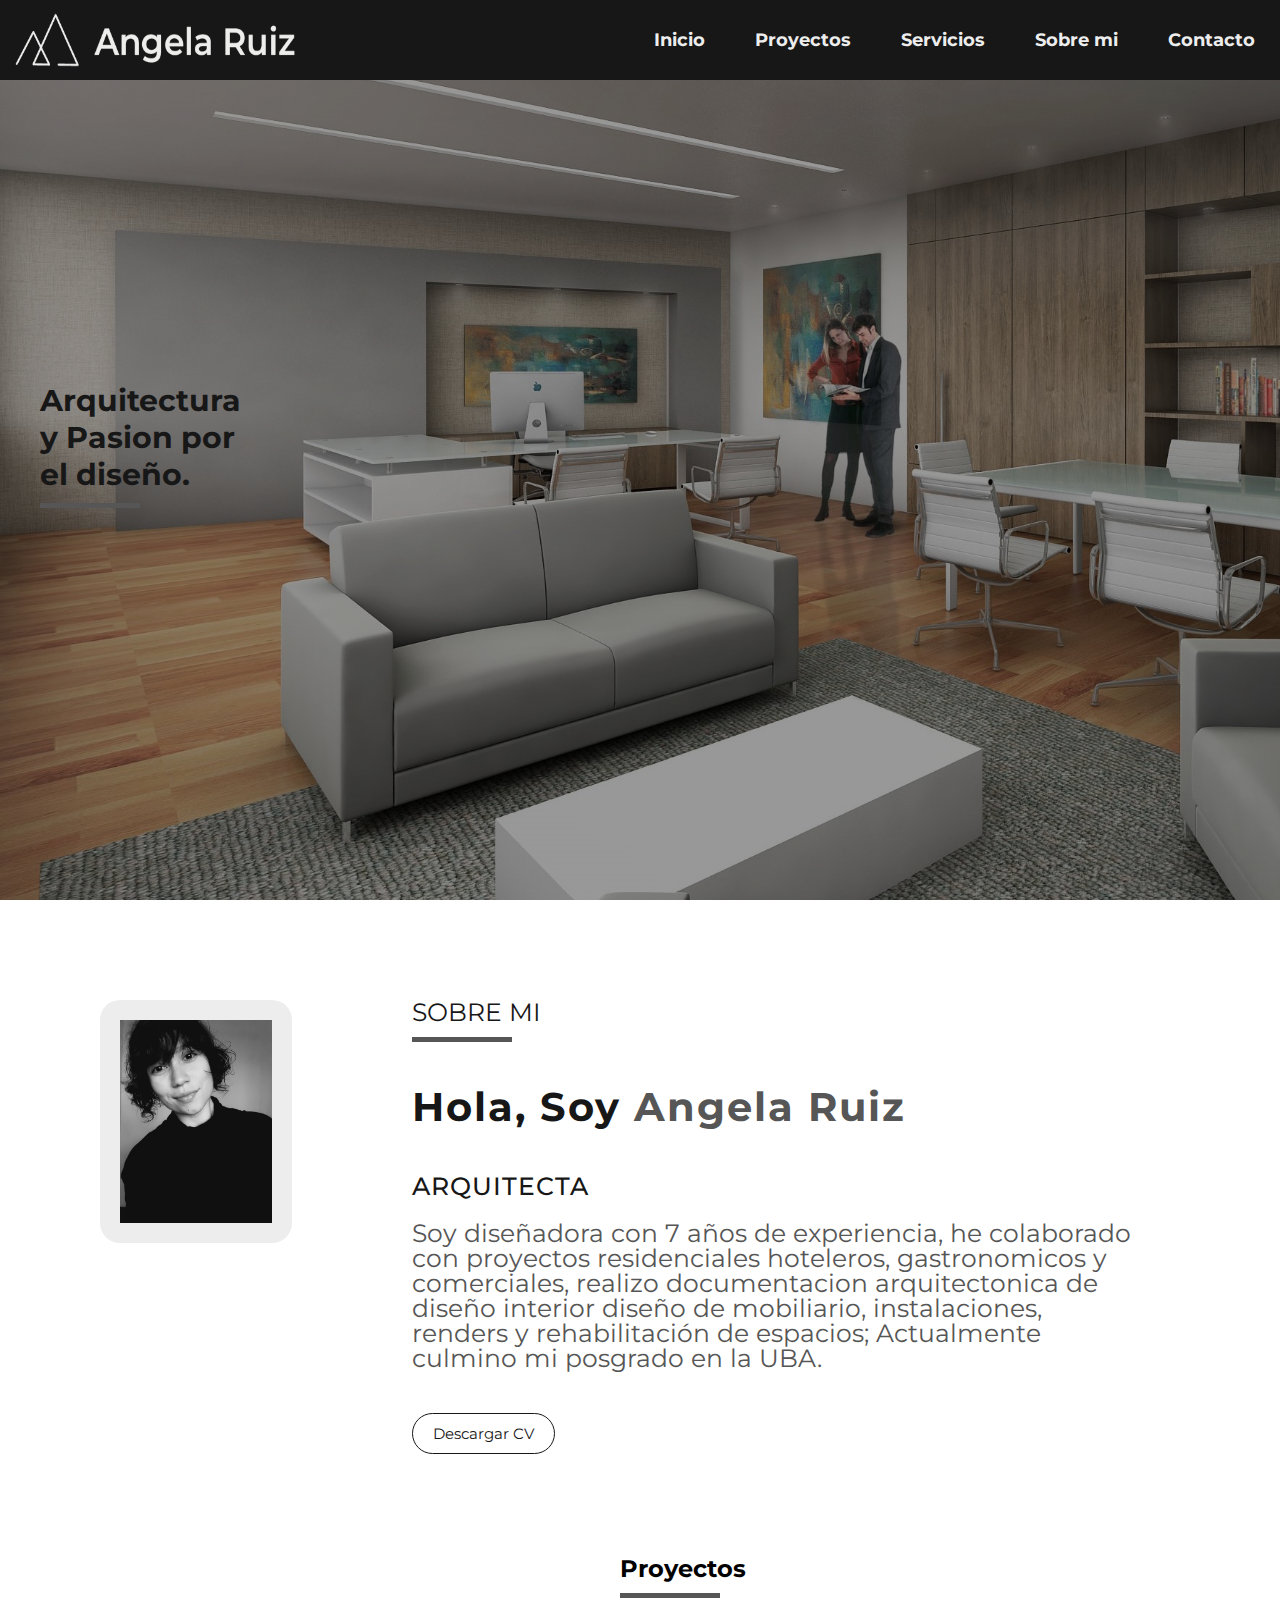
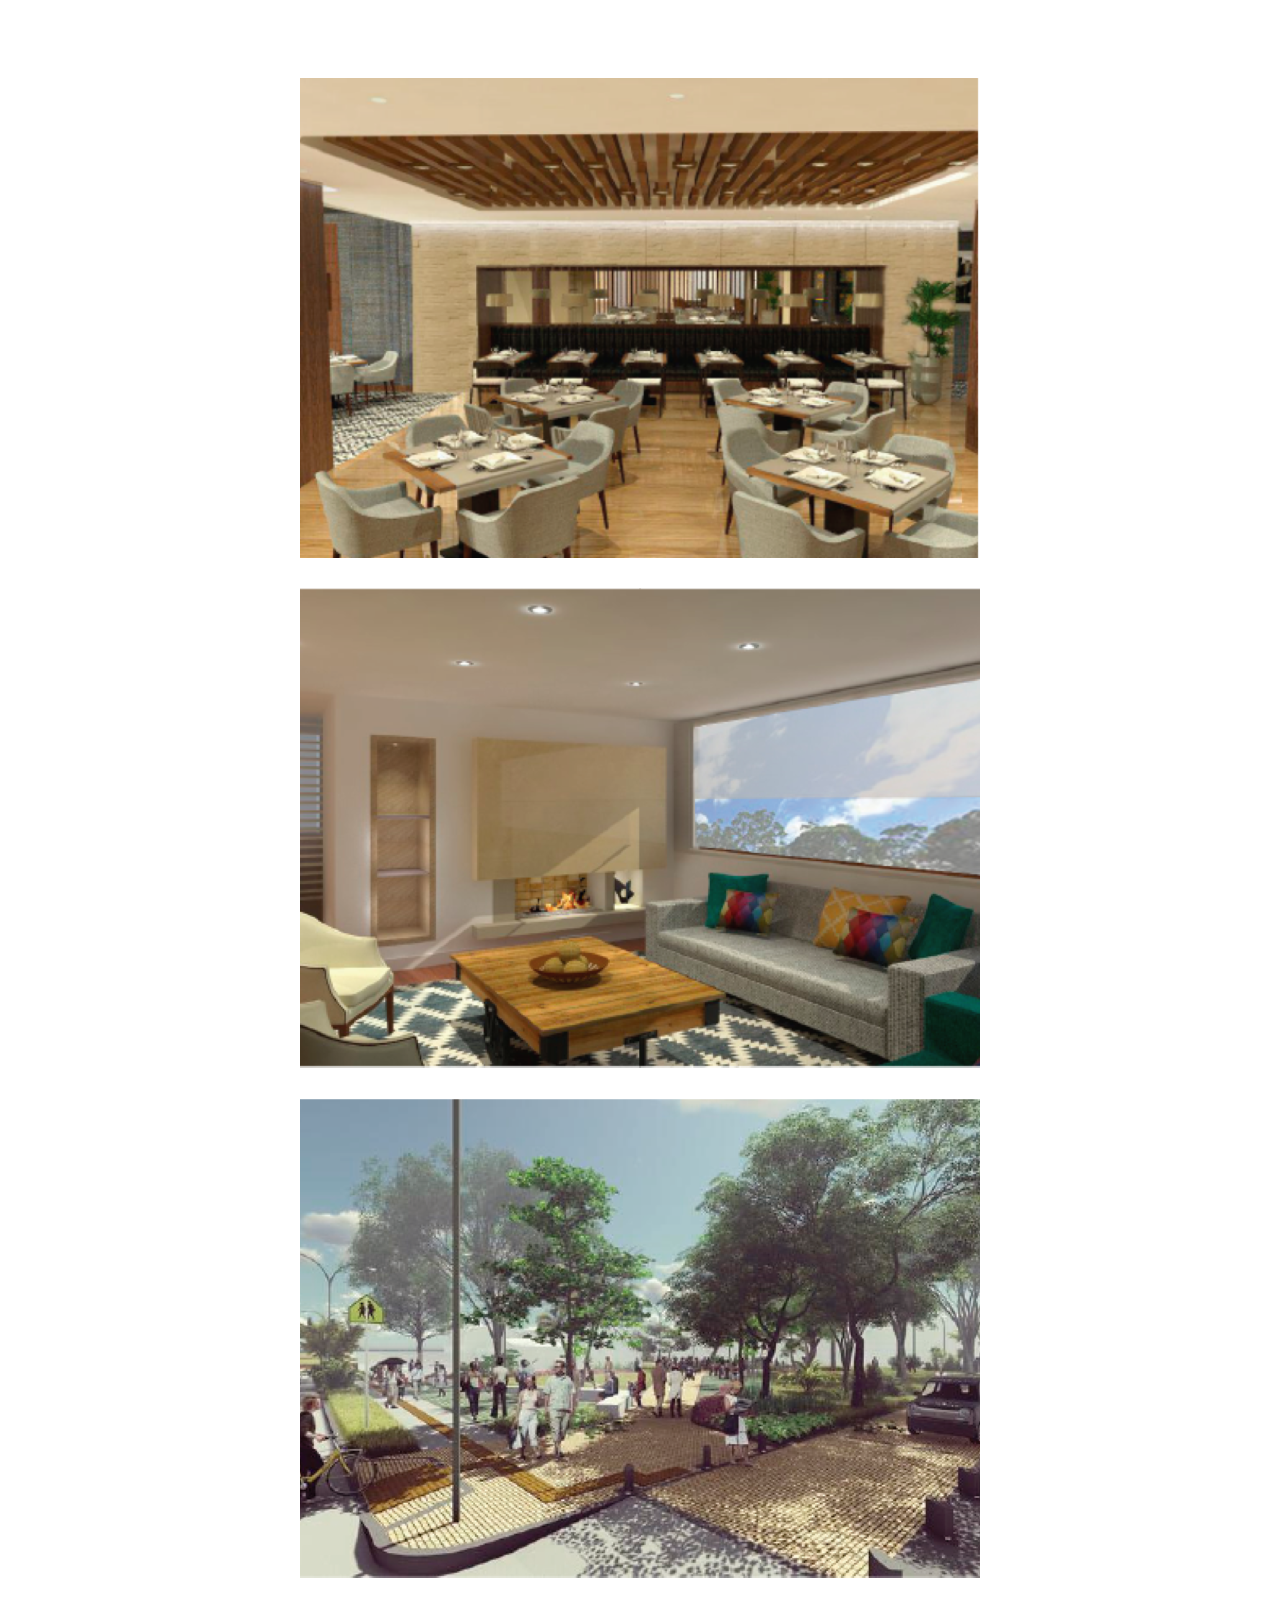
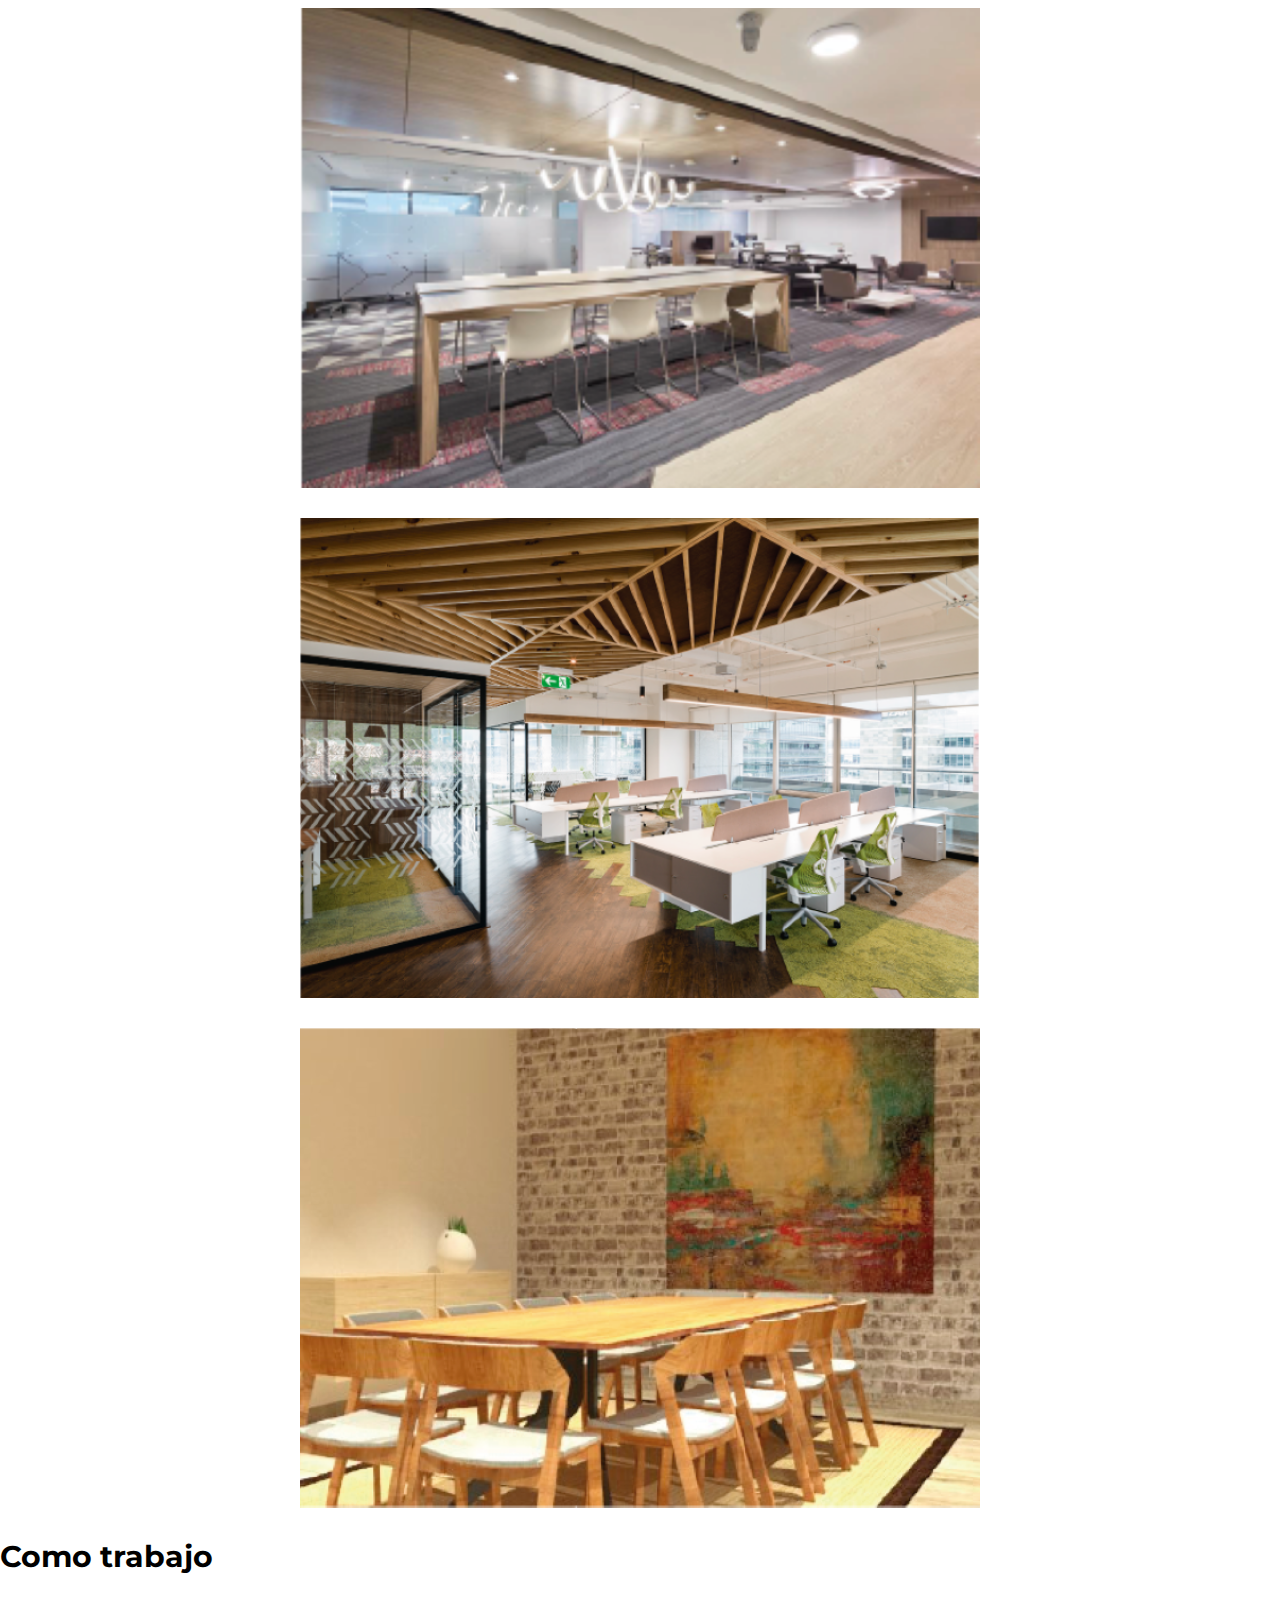
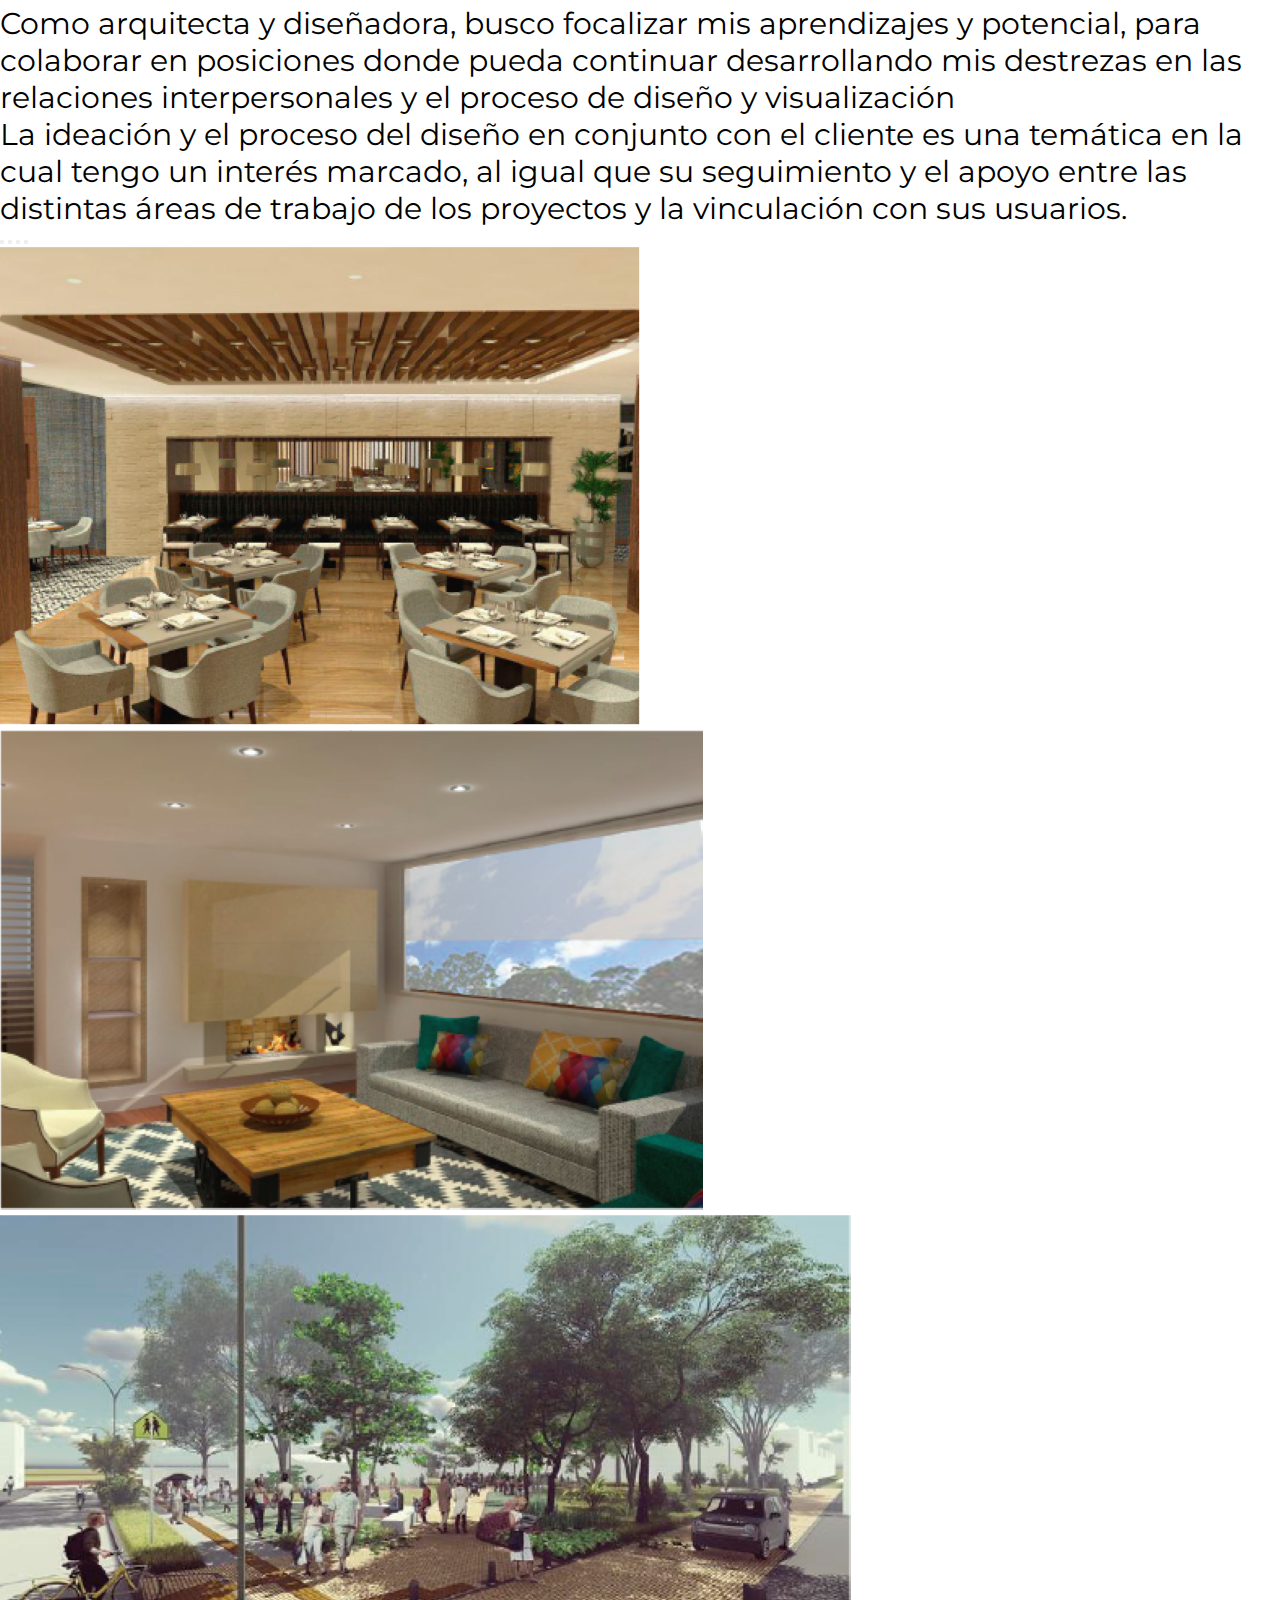
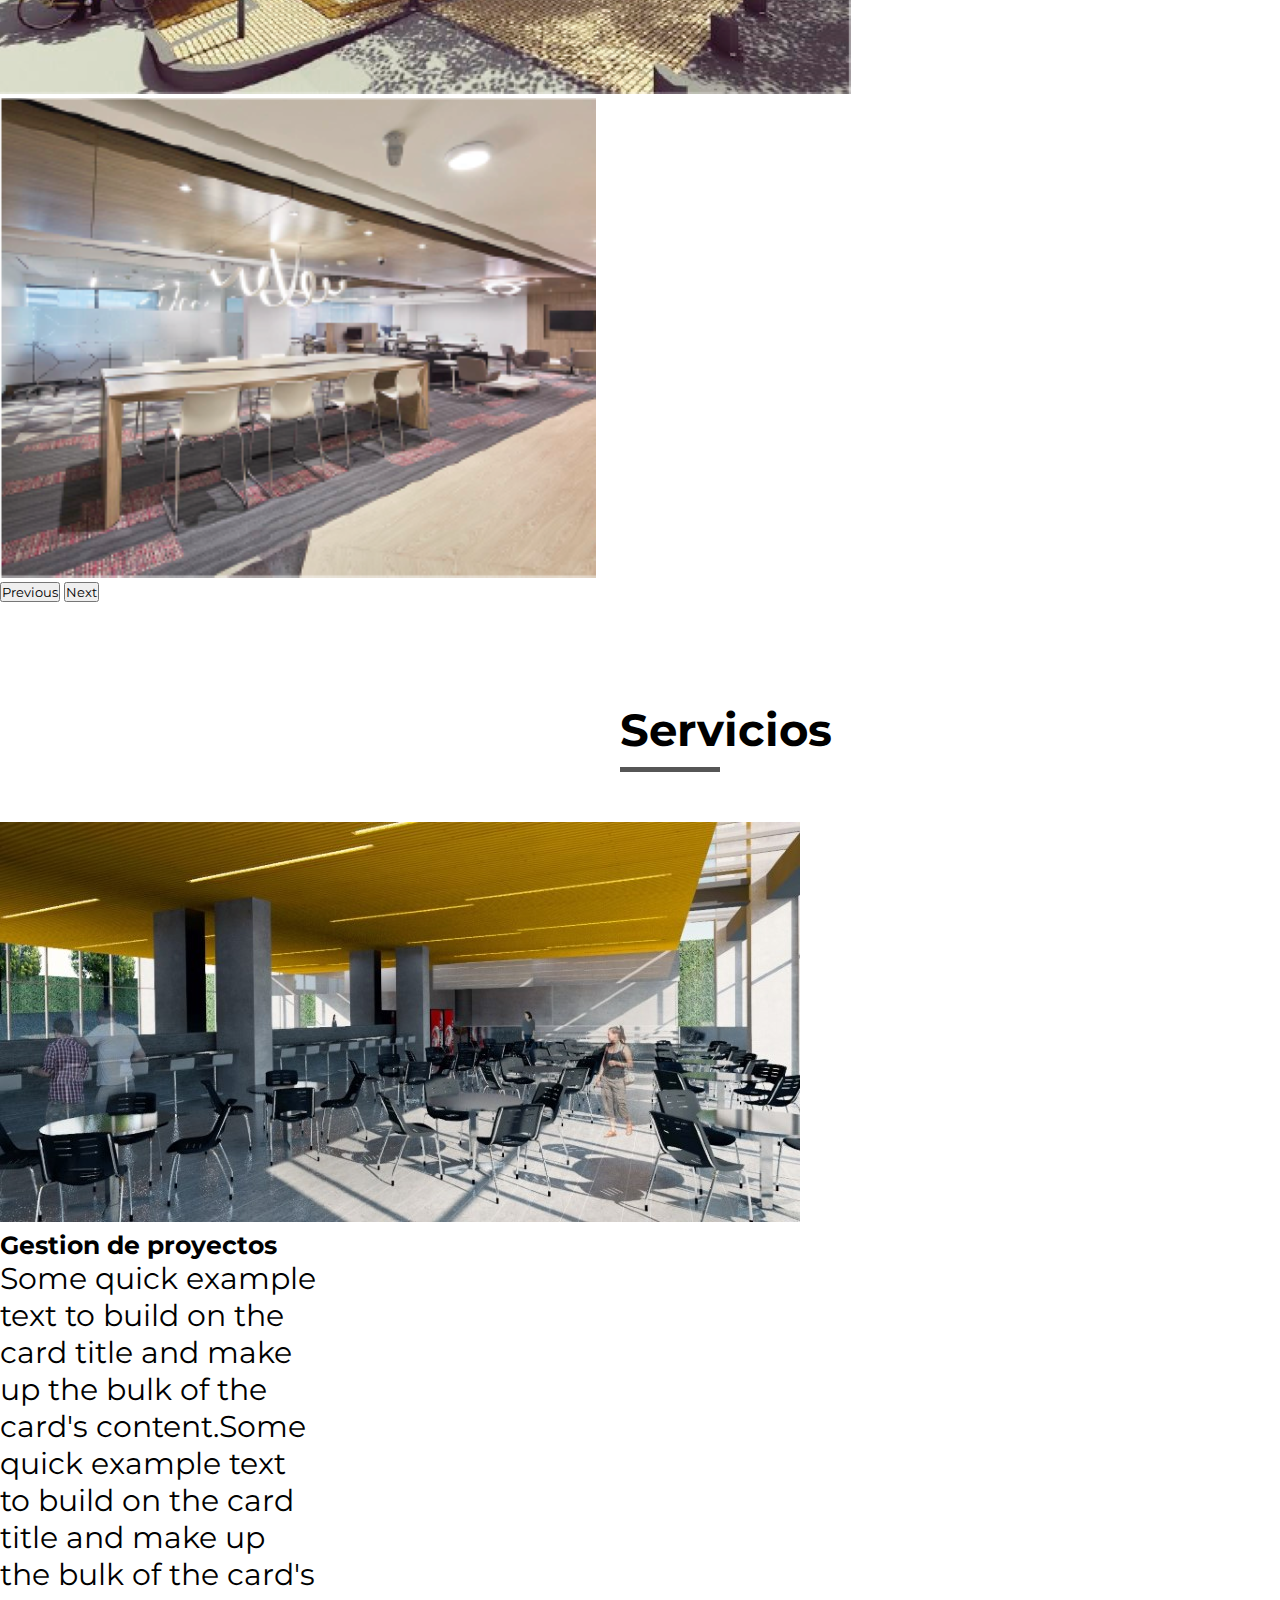
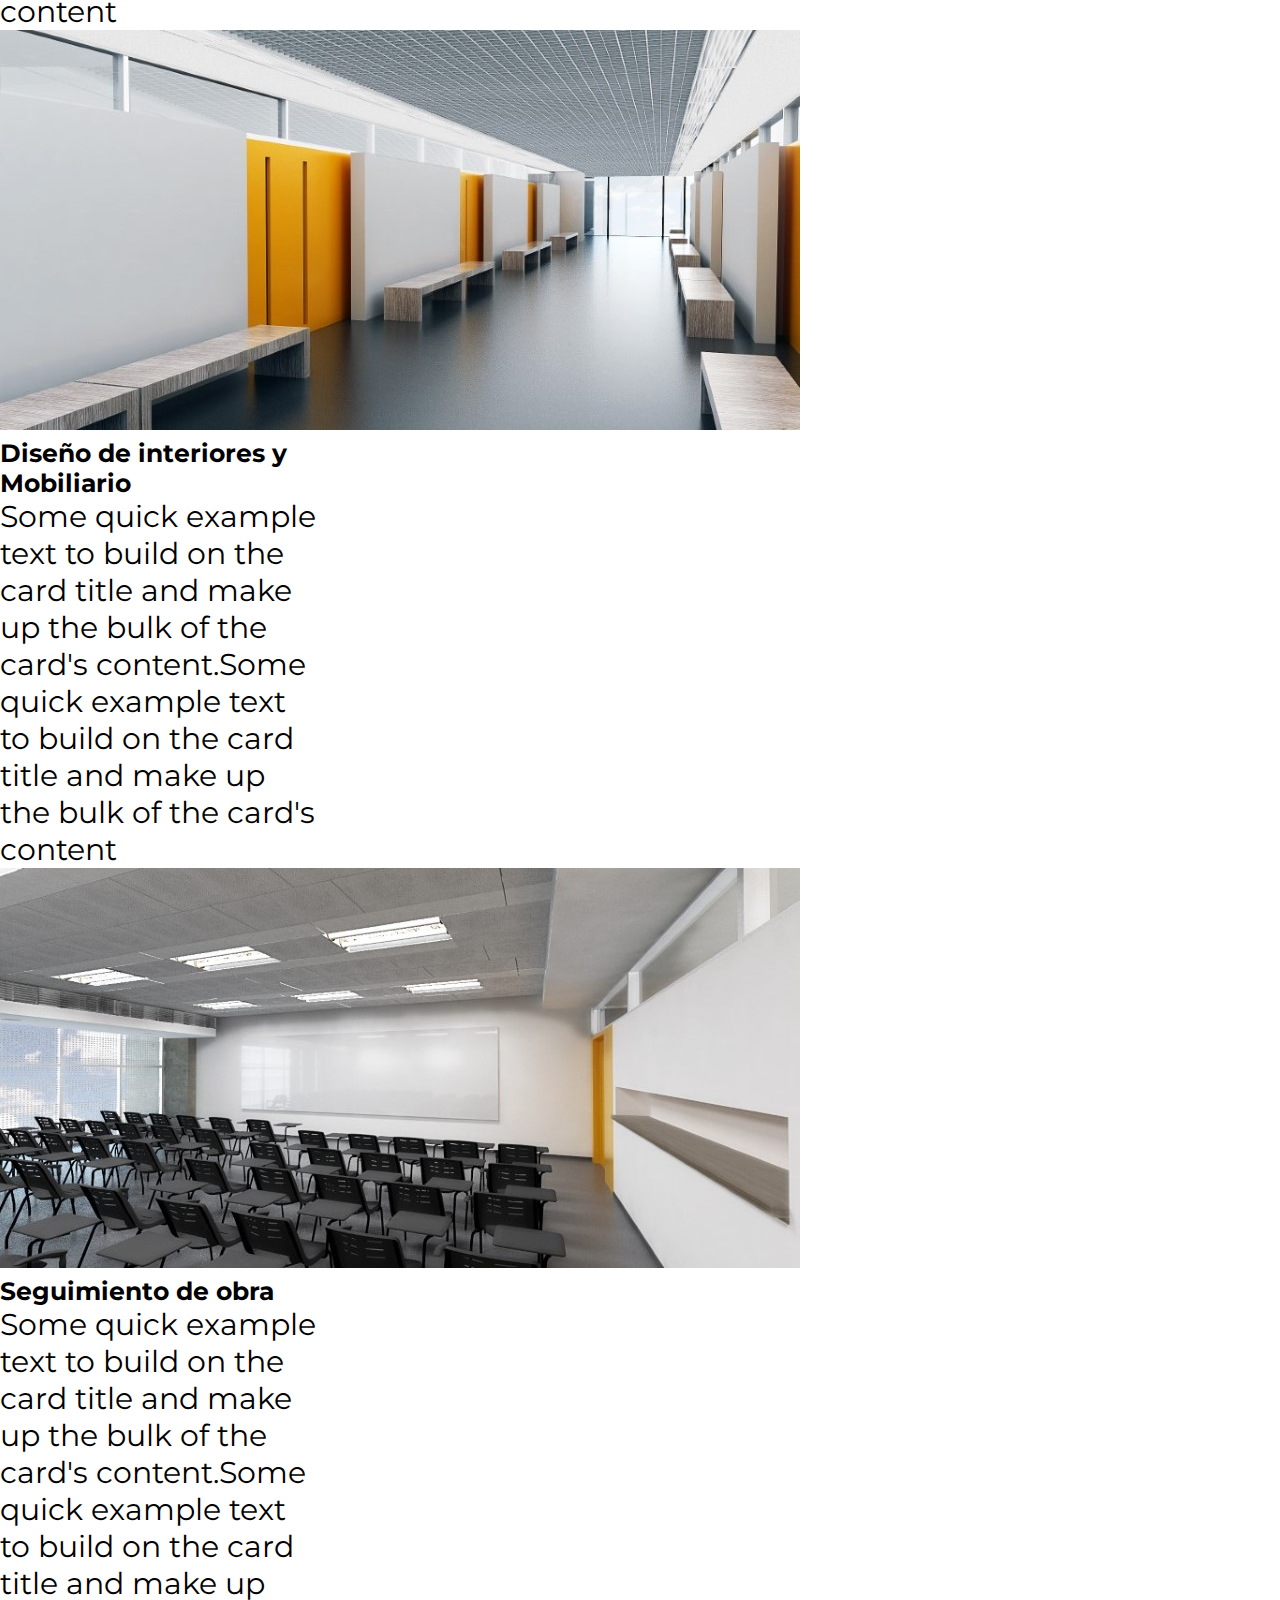
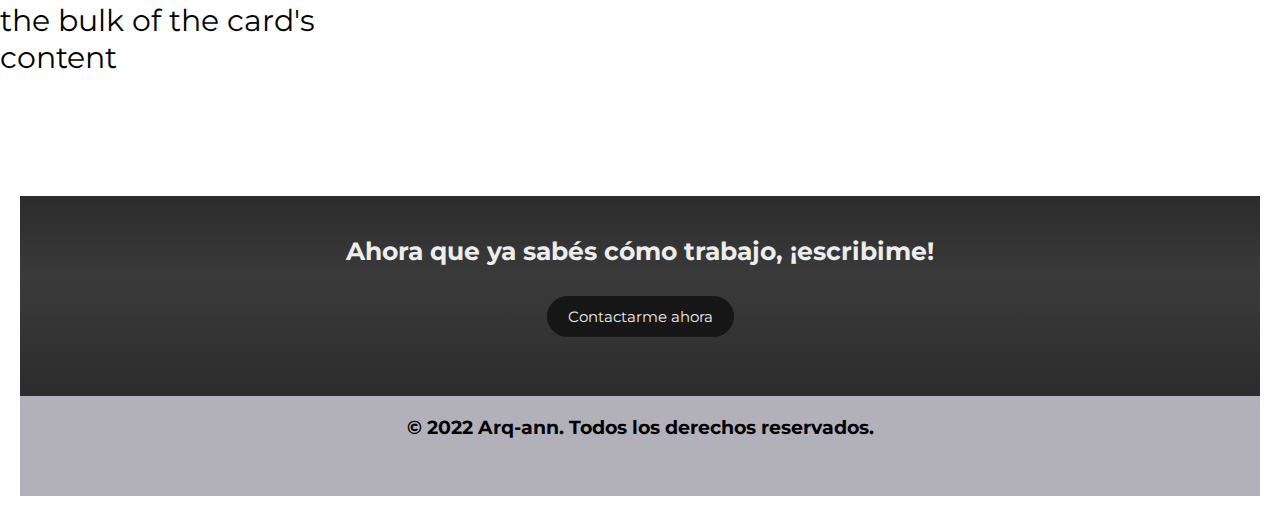
==== commit 030b2751: "adicion de textos" ====
--- a/index.html
+++ b/index.html
@@ -67,10 +67,12 @@
                 <div class="divider"></div>
                 <h2>Hola, Soy <span>Angela Ruiz</span> </h2>
                 <h3>Arquitecta</h3>
-                <p>Lorem ipsum dolor sit amet, consectetur adipisicing elit. Consectetur reprehenderit voluptatibus
-                    blanditiis nulla adipisci iste fuga expedita, ea exercitationem dicta, similique rem, atque soluta
-                    recusandae ipsam autem. Sapiente, quo ducimus?</p>
-                <p>Lorem ipsum dolor sit amet consectetur adipisicing elit. Porro nam a beatae natus.</p>
+                <p> Soy diseñadora con 7 años de experiencia, he colaborado con proyectos residenciales 
+                    hoteleros, gastronomicos y comerciales, realizo documentacion arquitectonica de diseño interior diseño de mobiliario, instalaciones,
+                    renders y rehabilitación de espacios; Actualmente culmino mi posgrado en la 
+                    UBA.
+                    </p>
+               
                 <a download href="./documentos/CV-Arquitecta-Angela-Ruiz.pdf">Descargar CV</a>
             </div>
         </section>
@@ -105,11 +107,16 @@
 
                             <h2 class="titulotextoParrafoPortafolio">Como trabajo</h2>
                            
-                            <p class="textoParrafoPortafolio">Lorem ipsum dolor sit amet consectetur adipisicing elit. Quibusdam recusandae, voluptatum
-                                quae minima, enim quidem ab error ipsa quam distinctio nam omnis quis consequatur magni
-                                assumenda voluptates dicta saepe quisquam! Ab dolor accusamus fuga tempora, corrupti at
-                                aspernatur beatae laborum libero obcaecati est saepe dolores neque. Provident est
-                                officia aliquam.</p>
+                            <p class="textoParrafoPortafolio">Como arquitecta y diseñadora, busco focalizar 
+                                mis aprendizajes y potencial, para colaborar en 
+                                posiciones donde pueda continuar desarrollando 
+                                mis destrezas en las relaciones interpersonales y 
+                                el proceso de diseño y visualización</p>
+                            <p class="textoParrafoPortafolio"> La ideación y el proceso del diseño en conjunto 
+                                    con el cliente es una temática en la cual tengo un 
+                                    interés marcado, al igual que su seguimiento y el 
+                                    apoyo entre las distintas áreas de trabajo de los 
+                                    proyectos y la vinculación con sus usuarios.<p>
 
                         </div>
                     </div>
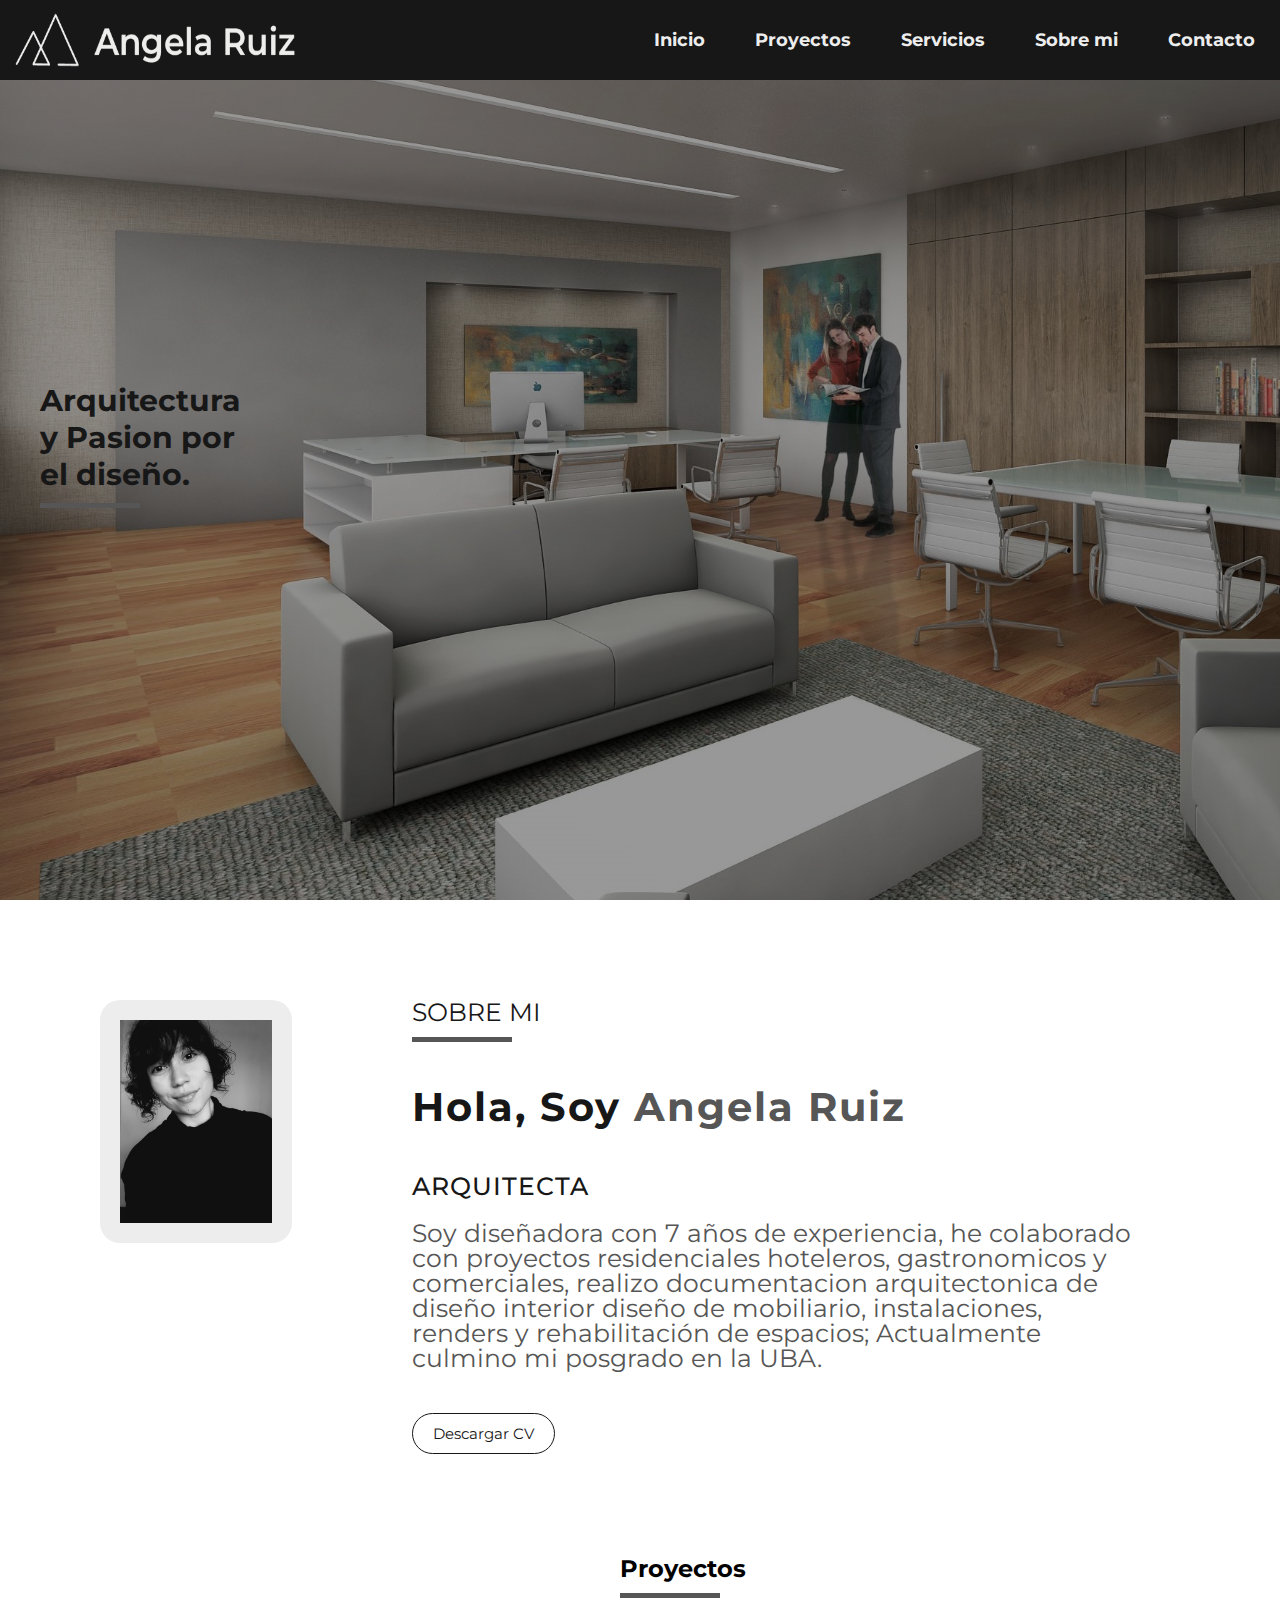
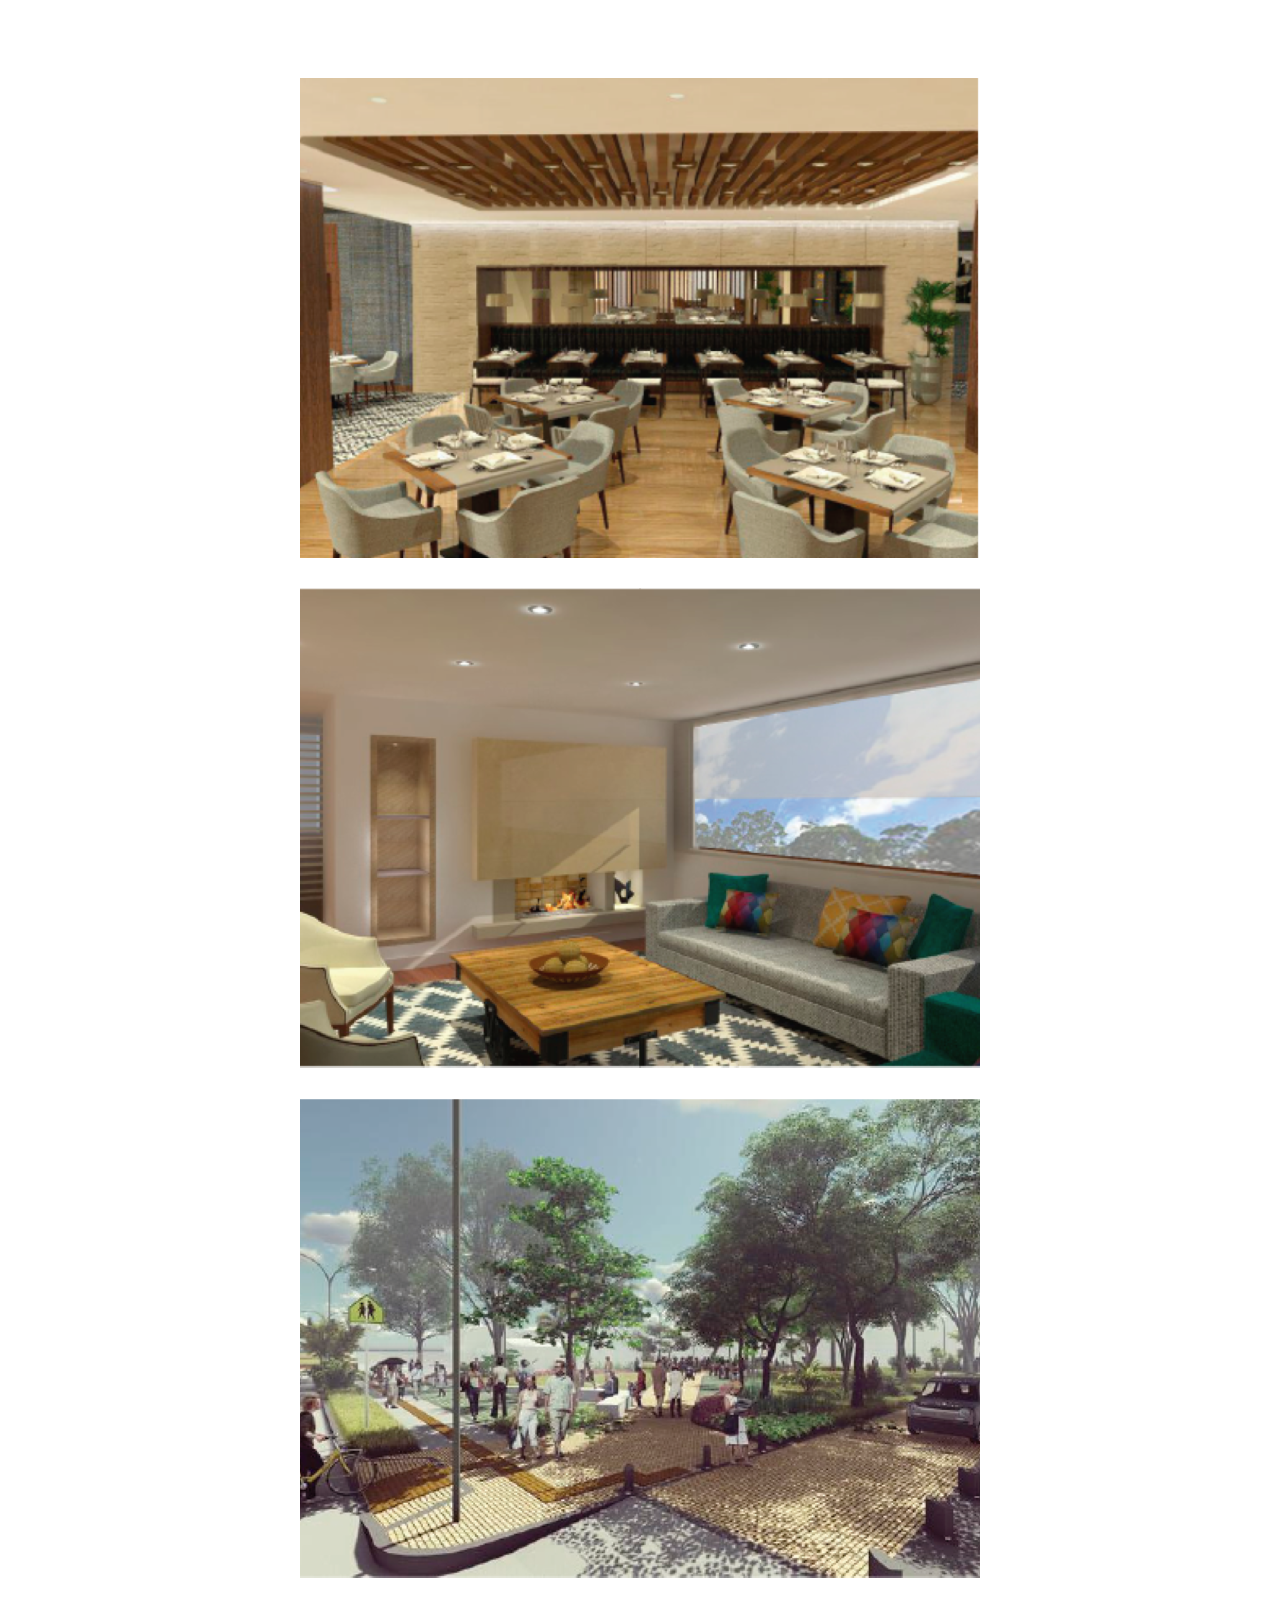
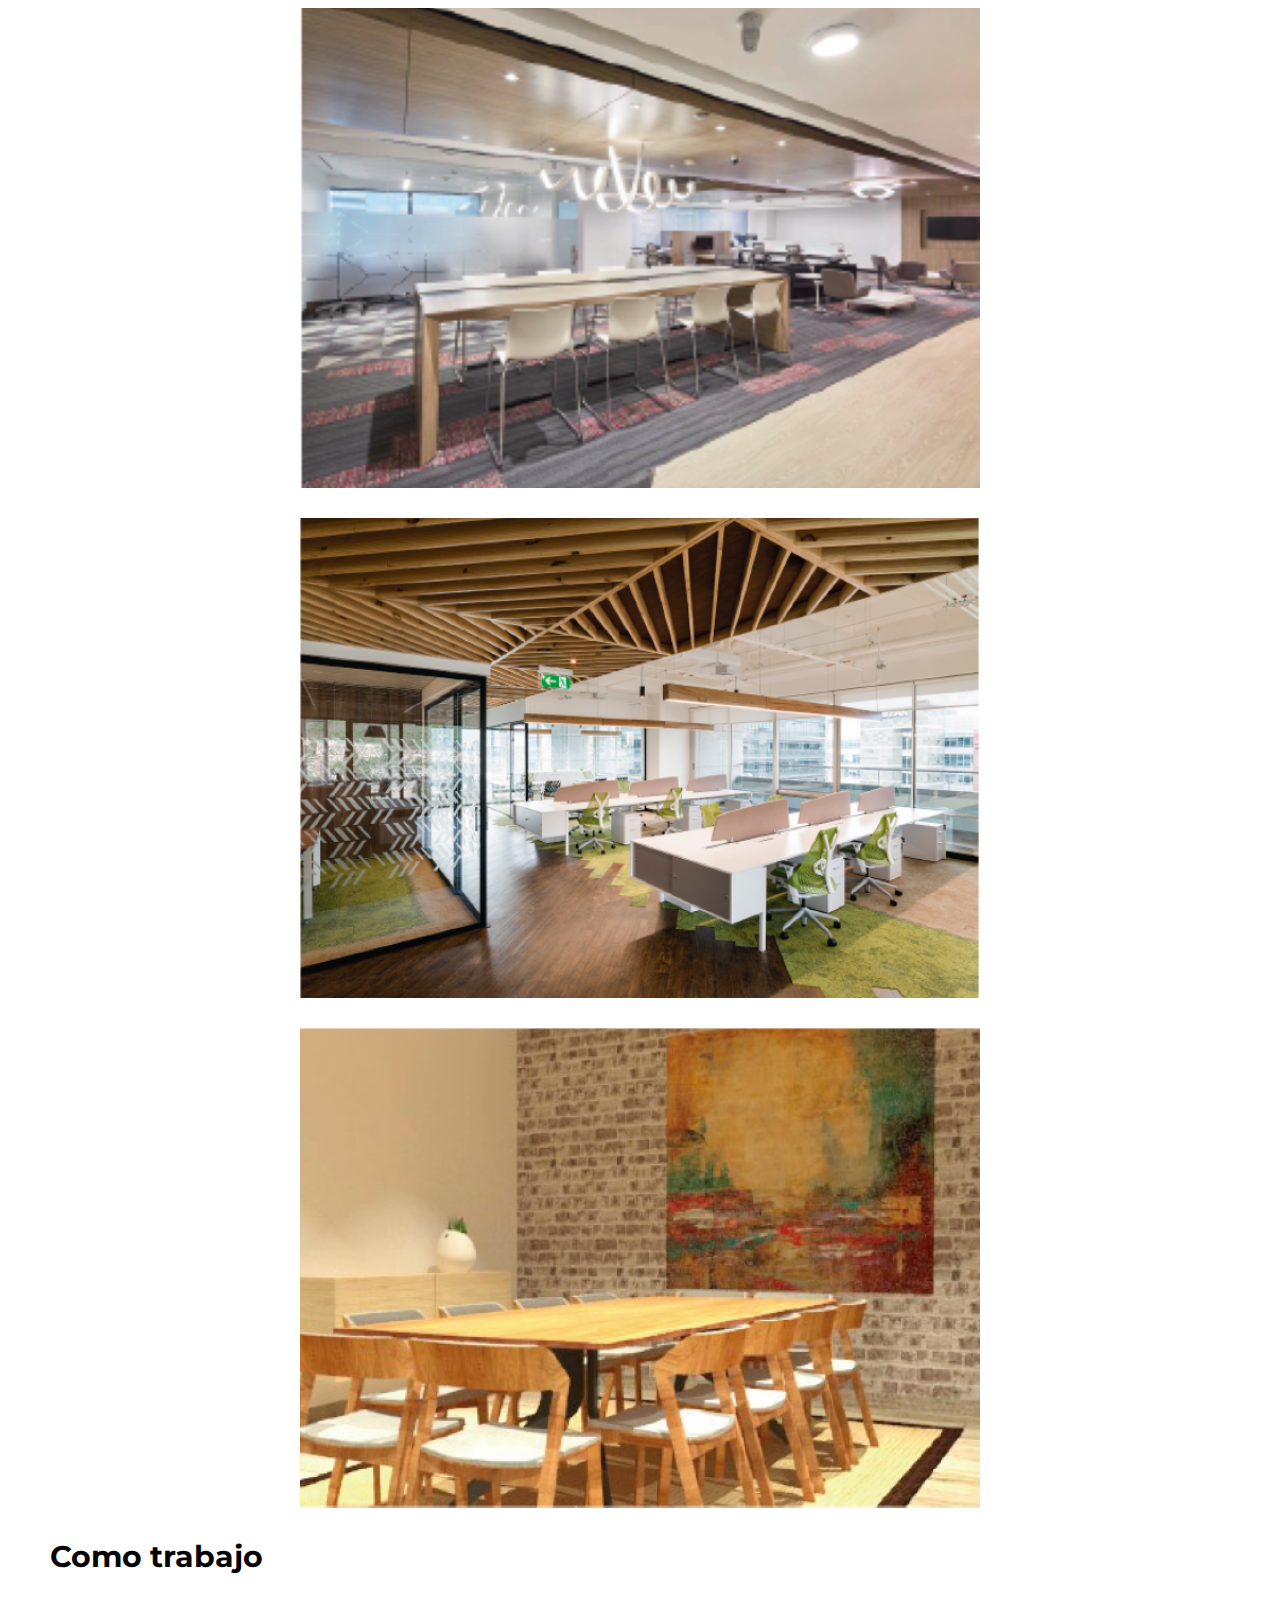
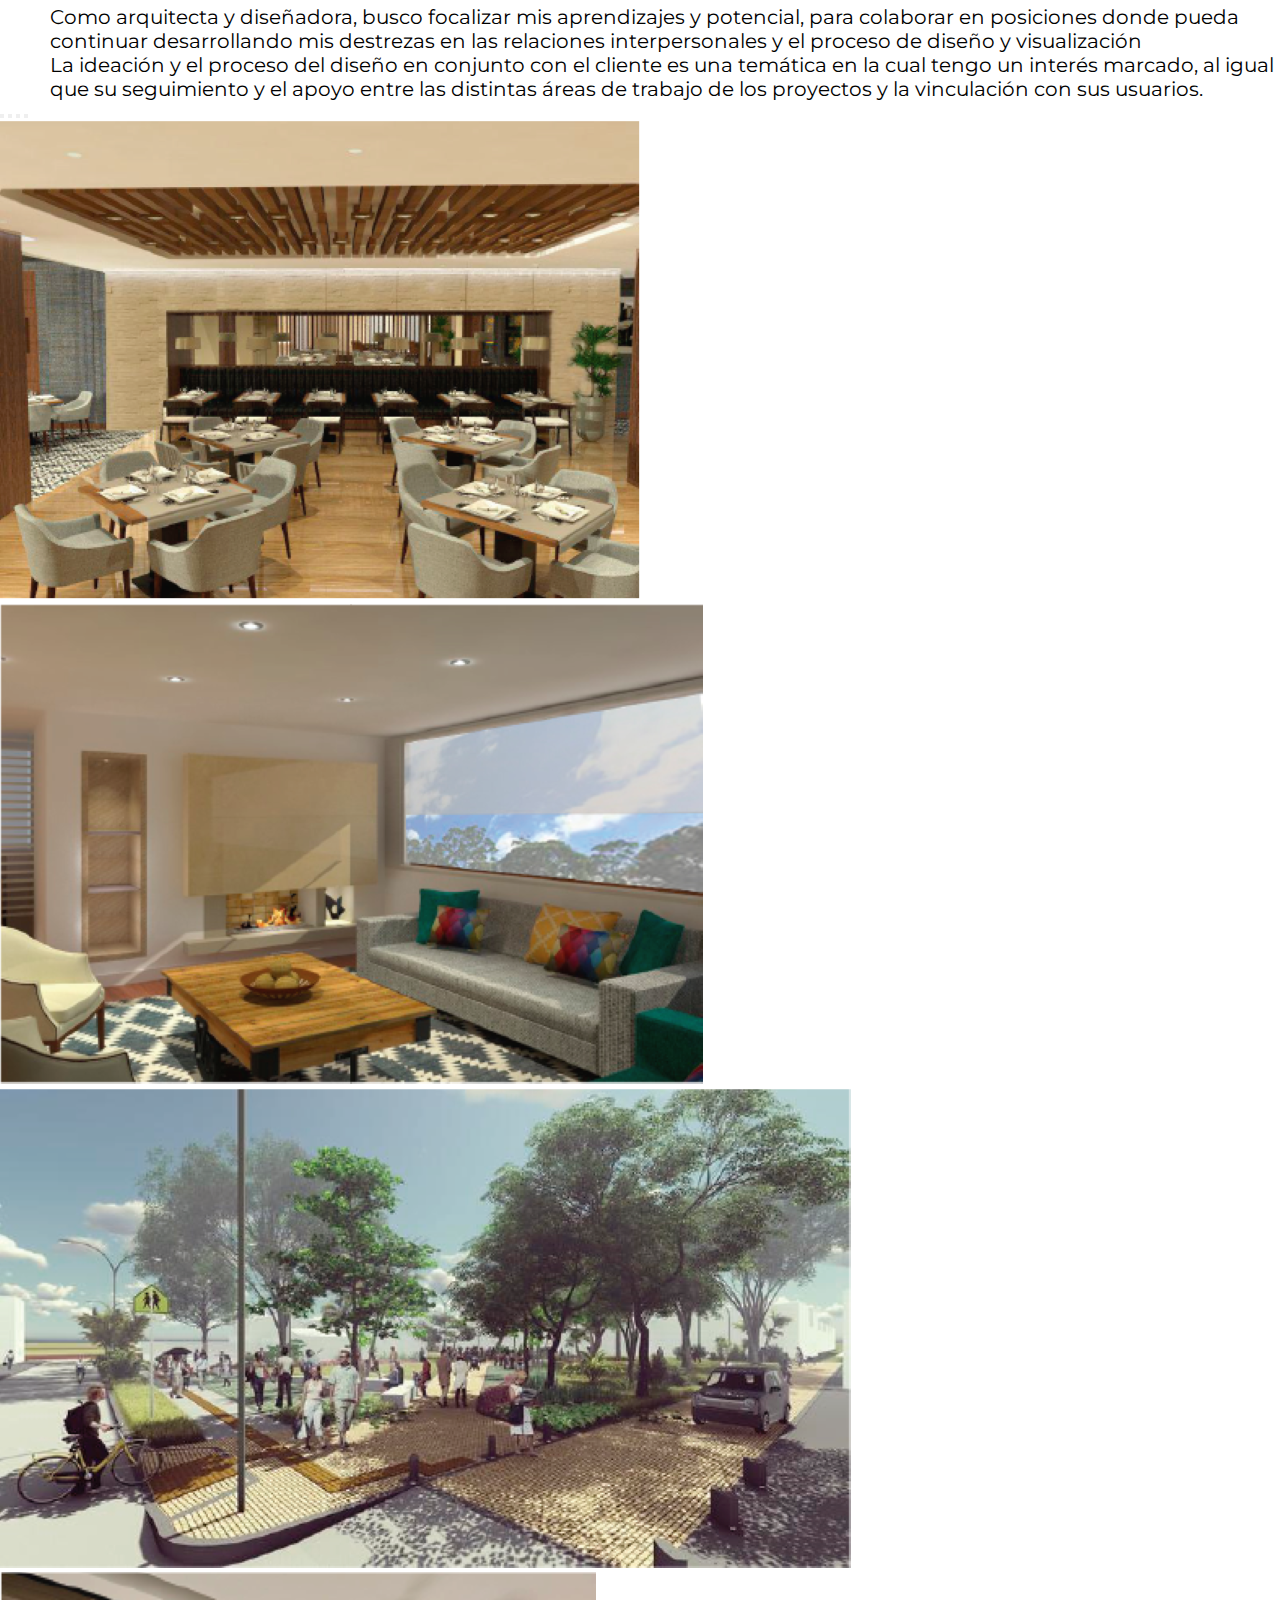
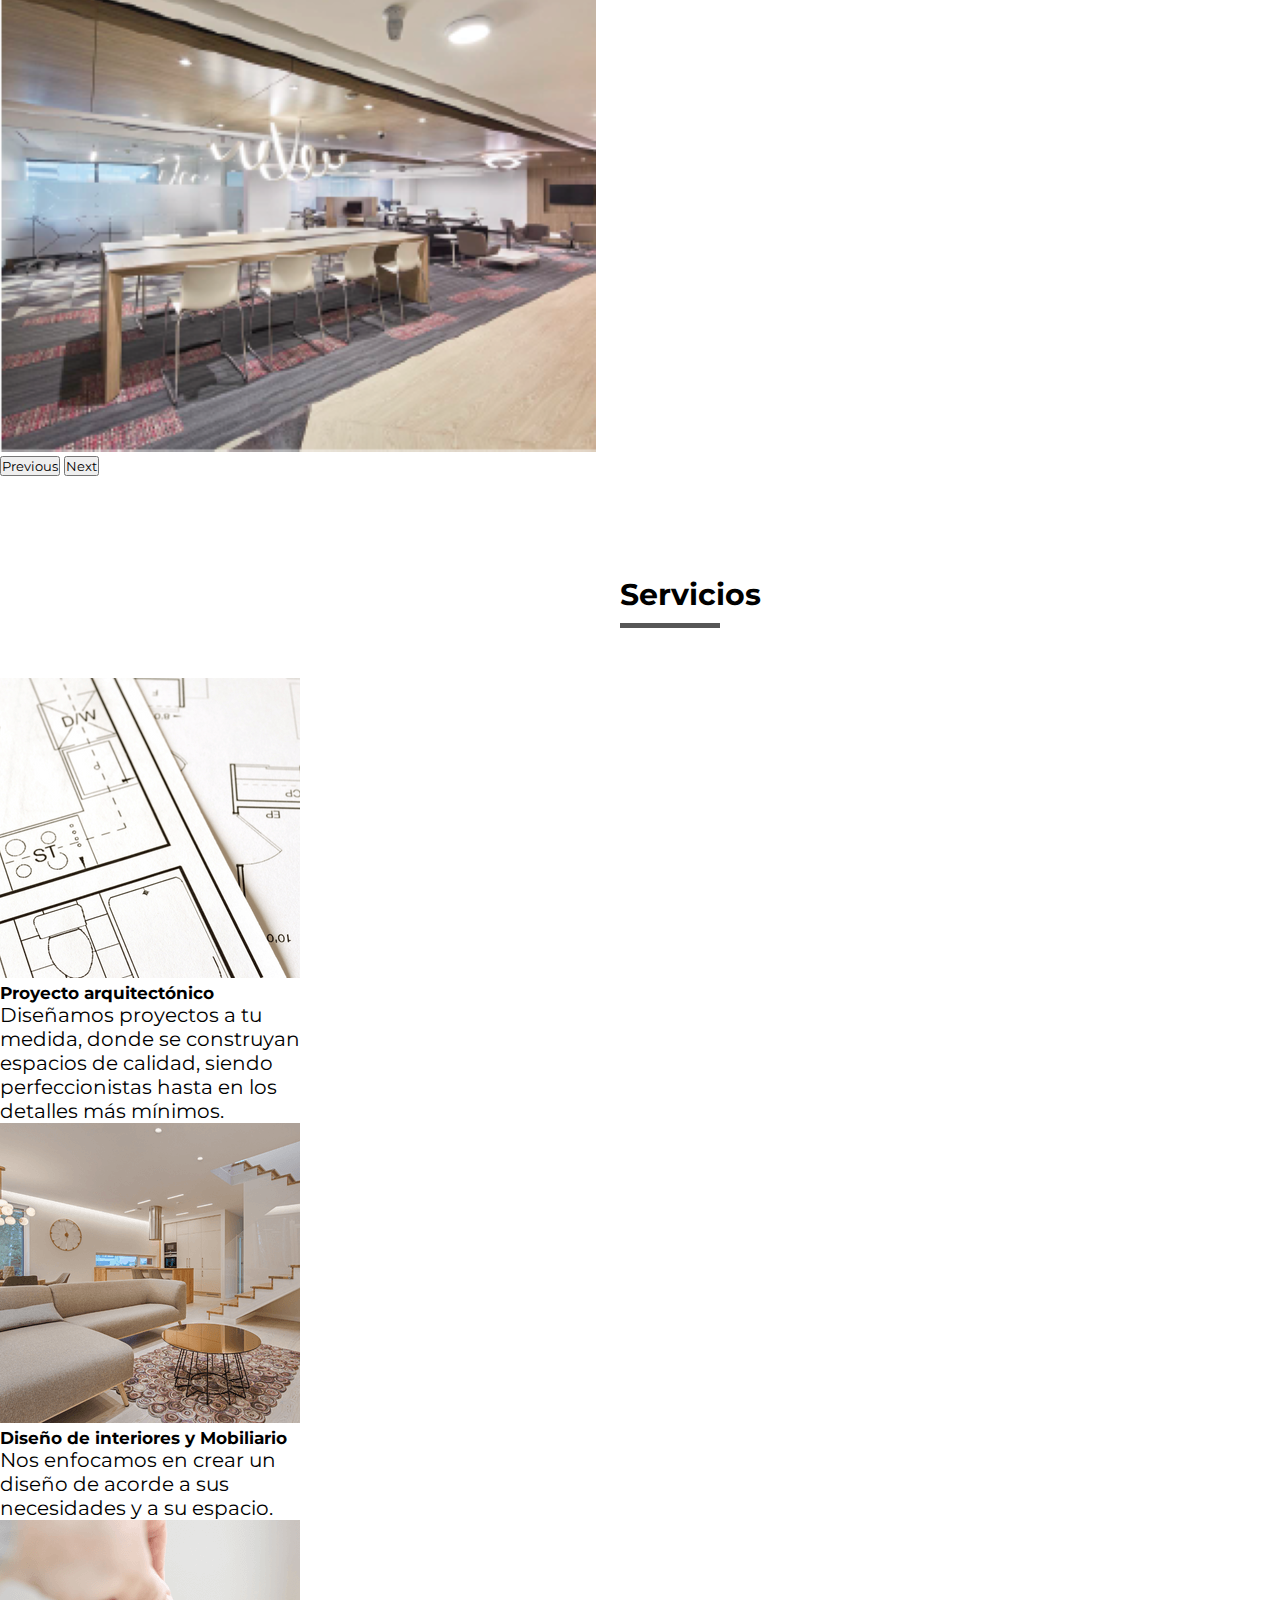
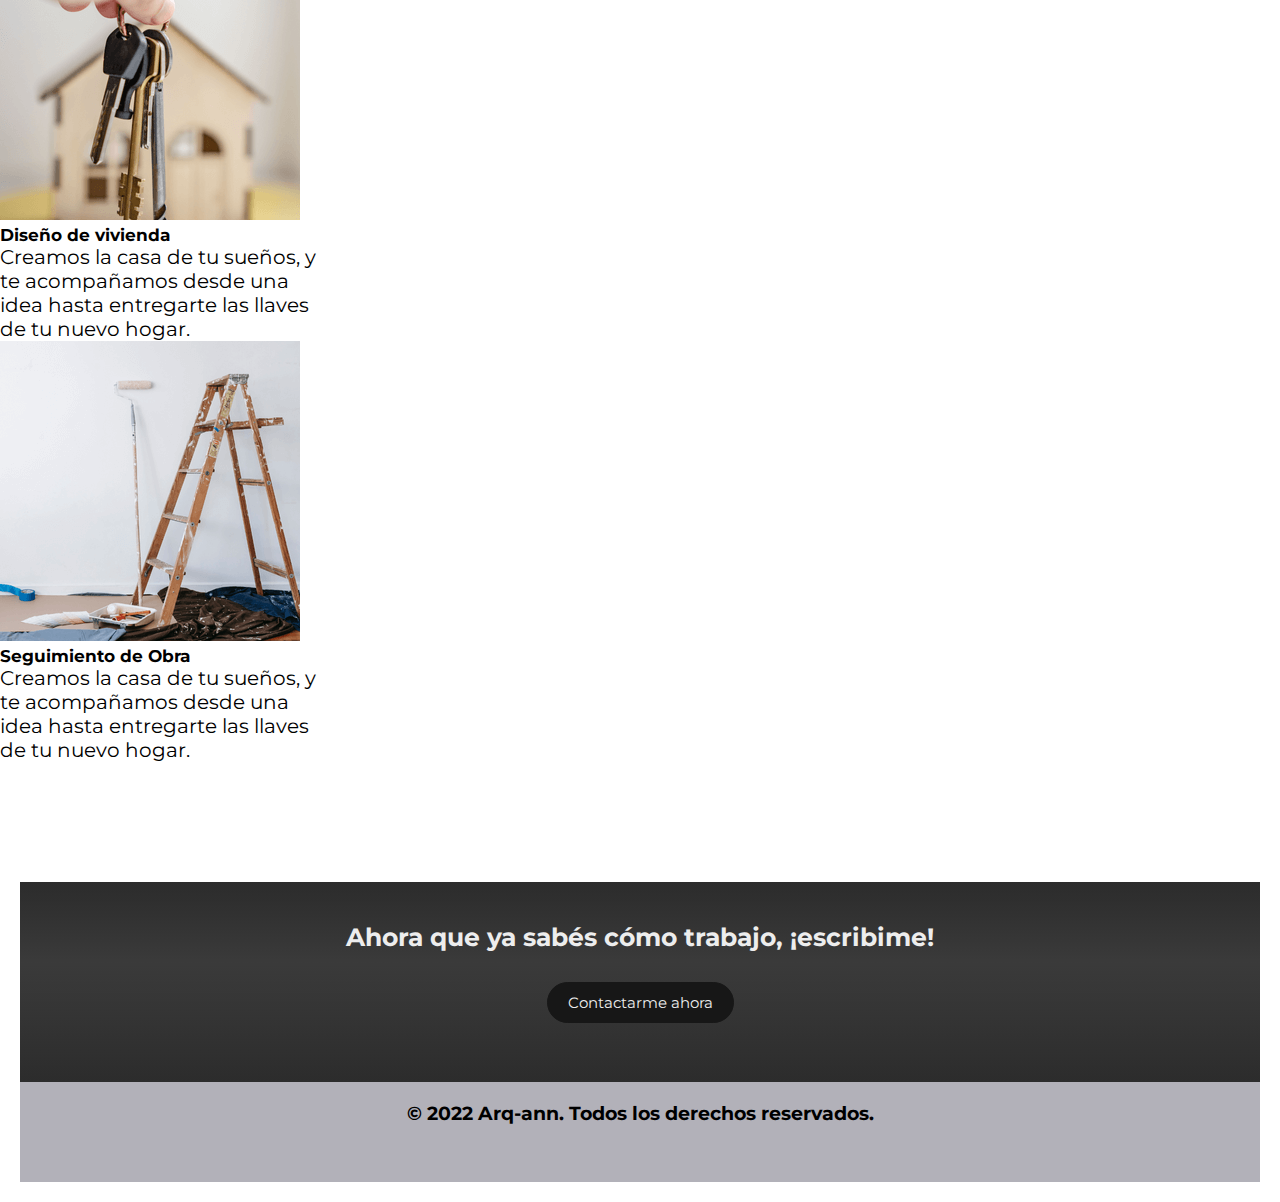
==== commit 049e81c6: "cambios servicios" ====
--- a/index.html
+++ b/index.html
@@ -174,39 +174,38 @@
                 <div class="divider"></div>
             </div>
 
-            <div class="row d-flex justify-content-center align-items-center">
-
-                <div class="card" style="width: 20rem;">
-                    <img src="/img/portafolio/cafeteria.jpg" class="card-img-top" alt="...">
-                    <div class="card-body">
-                        <h5 class="card-title">Gestion de proyectos</h5>
-                        <p class="card-text">Some quick example text to build on the card title and make up the bulk of
-                            the
-                            card's content.Some quick example text to build on the card title and make up the bulk of
-                            the
-                            card's content</p>
-                    </div>
-                </div>
-                <div class="card" style="width: 20rem;">
-                    <img src="/img/portafolio/pasillo.jpg" class="card-img-top" alt="...">
-                    <div class="card-body">
-                        <h5 class="card-title">Diseño de interiores y Mobiliario</h5>
-                        <p class="card-text">Some quick example text to build on the card title and make up the bulk of
-                            the
-                            card's content.Some quick example text to build on the card title and make up the bulk of
-                            the
-                            card's content</p>
-                    </div>
-                </div>
-                <div class="card" style="width: 20rem;">
-                    <img src="/img/portafolio/salon.jpg" class="card-img-top" alt="...">
-                    <div class="card-body">
-                        <h5 class="card-title">Seguimiento de obra</h5>
-                        <p class="card-text">Some quick example text to build on the card title and make up the bulk of
-                            the
-                            card's content.Some quick example text to build on the card title and make up the bulk of
-                            the
-                            card's content</p>
+            <div class="row d-flex justify-content-center align-items-center gap-3">
+
+                <div class="card" style="width: 20rem;">
+                    <img src="/img/Proyecto-arquitectonico.png" class="card-img-top" alt="...">
+                    <div class="card-body">
+                        <h5 class="card-title h4">Proyecto arquitectónico
+                        </h5>
+                        <p class="card-text h5">Diseñamos proyectos a tu medida, donde se construyan espacios de calidad, 
+                            siendo perfeccionistas hasta en los detalles más mínimos.
+                        </p>
+                    </div>
+                </div>
+                <div class="card" style="width: 20rem;">
+                    <img src="/img/Diseno-de-interiores.png" class="card-img-top" alt="...">
+                    <div class="card-body">
+                        <h5 class="card-title h4">Diseño de interiores y Mobiliario</h5>
+                        <p class="card-text h5">Nos enfocamos en crear un diseño de acorde a sus necesidades y a su espacio.</p>
+                    </div>
+                </div>
+                <div class="card" style="width: 20rem;">
+                    <img src="/img/Diseno-de-vivienda-1.png" class="card-img-top" alt="...">
+                    <div class="card-body">
+                        <h5 class="card-title h4">Diseño de vivienda</h5>
+                        <p class="card-text h5">Creamos la casa de tu sueños, y te acompañamos desde una idea hasta entregarte las llaves de tu nuevo hogar.</p>
+                    </div>
+
+                </div>
+                <div class="card" style="width: 20rem;">
+                    <img src="/img/Remodelacion-de-espacios.png" class="card-img-top" alt="...">
+                    <div class="card-body">
+                        <h5 class="card-title h4">Seguimiento de Obra</h5>
+                        <p class="card-text h5">Creamos la casa de tu sueños, y te acompañamos desde una idea hasta entregarte las llaves de tu nuevo hogar.</p>
                     </div>
 
                 </div>
--- a/css/estilo.css
+++ b/css/estilo.css
@@ -53,6 +53,7 @@
   background-color: #171717;
   display: flex;
   position: fixed;
+  z-index: 1;
   padding: 5PX;
 }
 .encabezado .logo {
@@ -179,17 +180,19 @@
   font-weight: bold;
   font-size: 30px;
   margin-bottom: 30px;
+  margin-left: 50px;
 }
 
 .textoParrafoPortafolio {
   font-weight: 400;
-  font-size: 30px;
+  font-size: 20px;
+  margin-left: 50px;
 }
 
 .servicios {
   margin-top: 100px;
   margin-bottom: 100px;
-  font-size: 30px;
+  font-size: 20px;
 }
 
 .footer {
@@ -340,10 +343,10 @@
   margin-right: auto;
   margin-bottom: 80px;
   display: grid;
-  grid-gap: 50px;
+  grid-gap: 100px;
   grid-template-columns: repeat(2, 1fr);
   align-items: center;
-  background-color: #B2B1B9;
+  background-color: rgb(220, 220, 220);
 }
 .sobreMiMain .sobreMiContenedor .infoContenedor {
   padding-bottom: 30px;
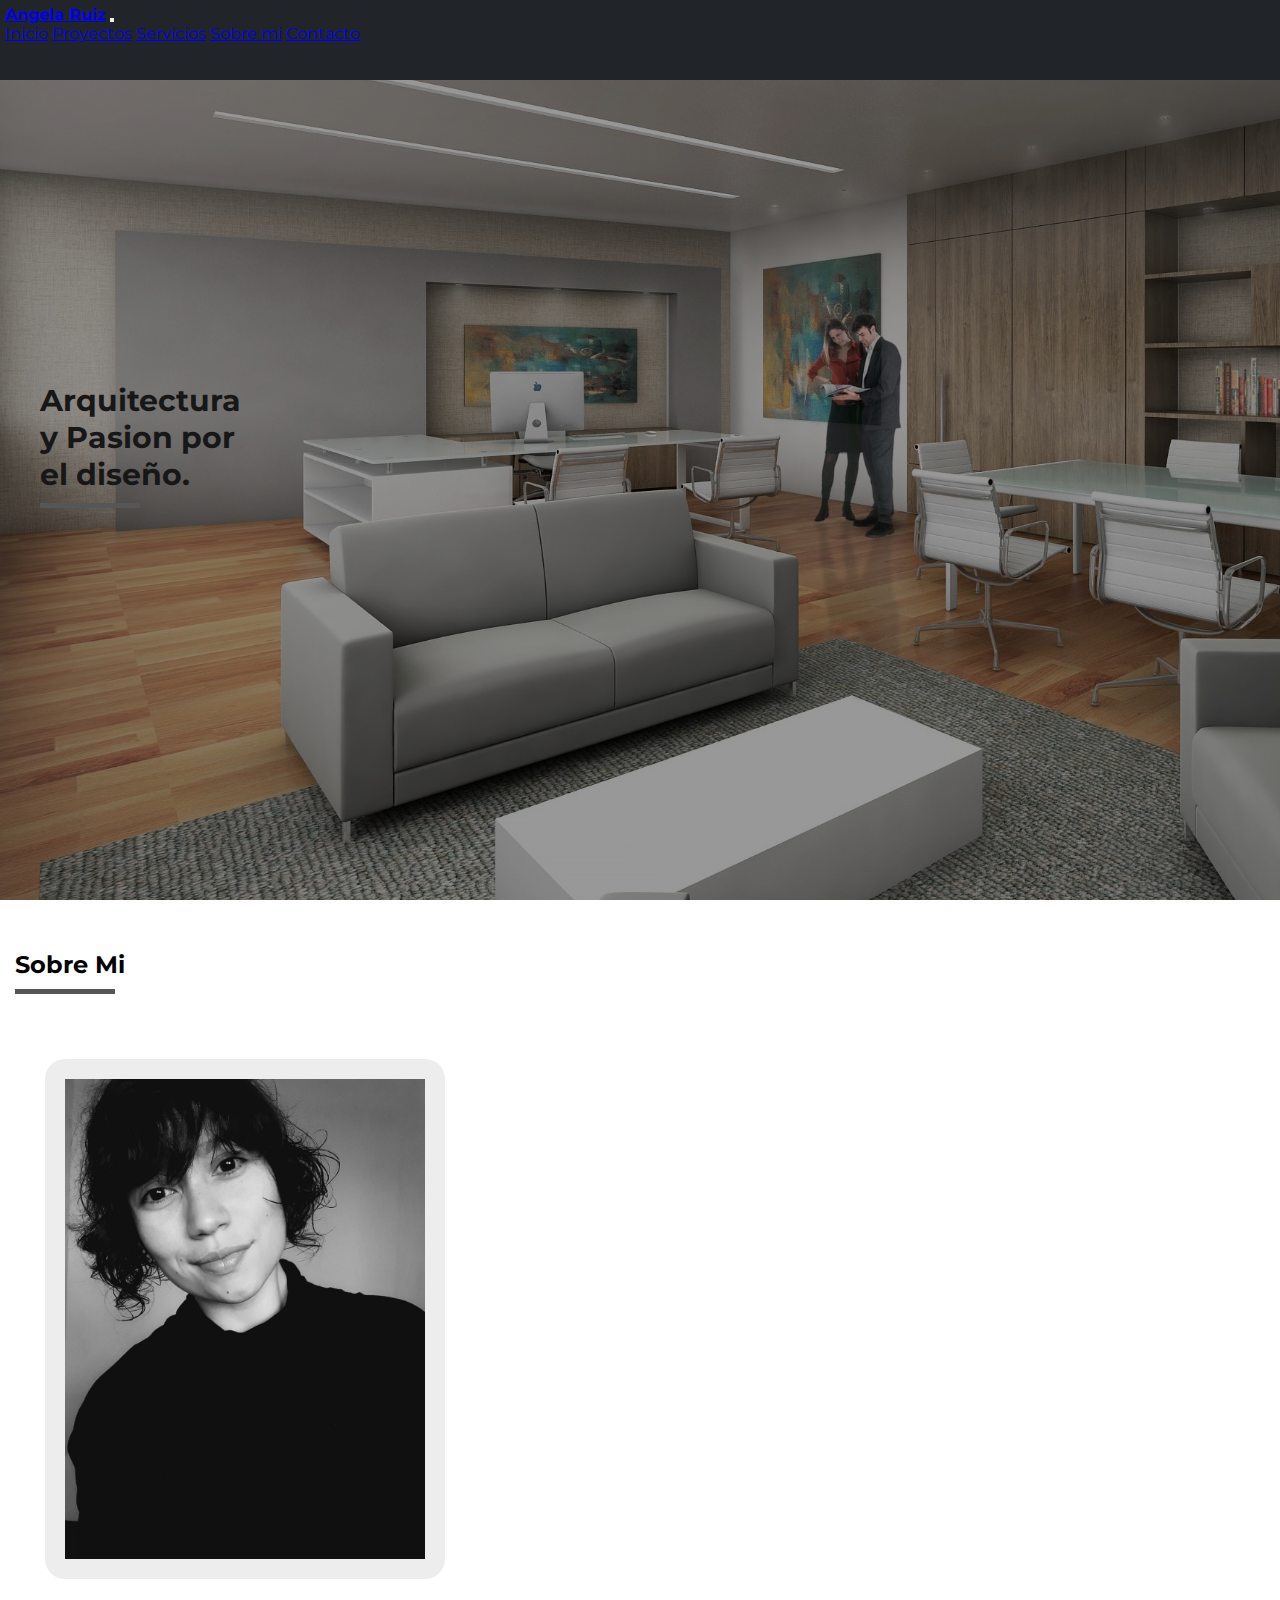
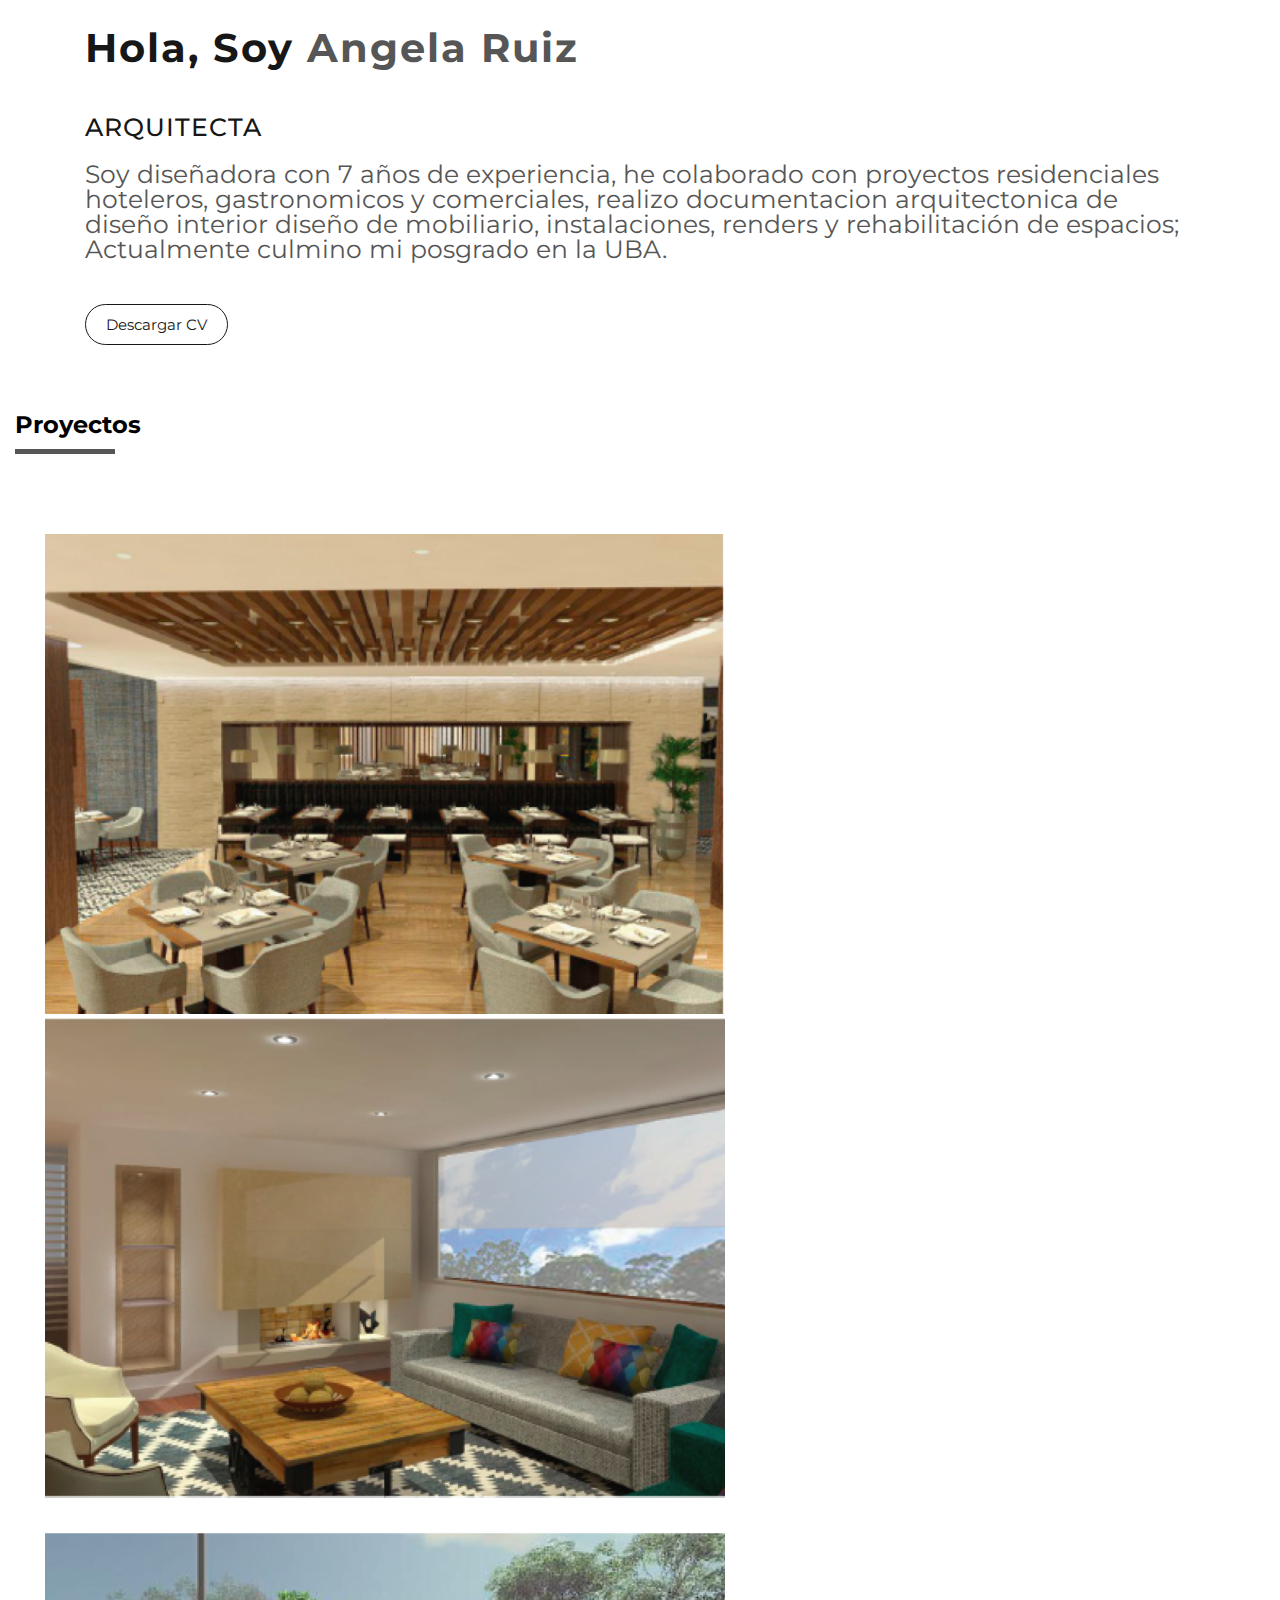
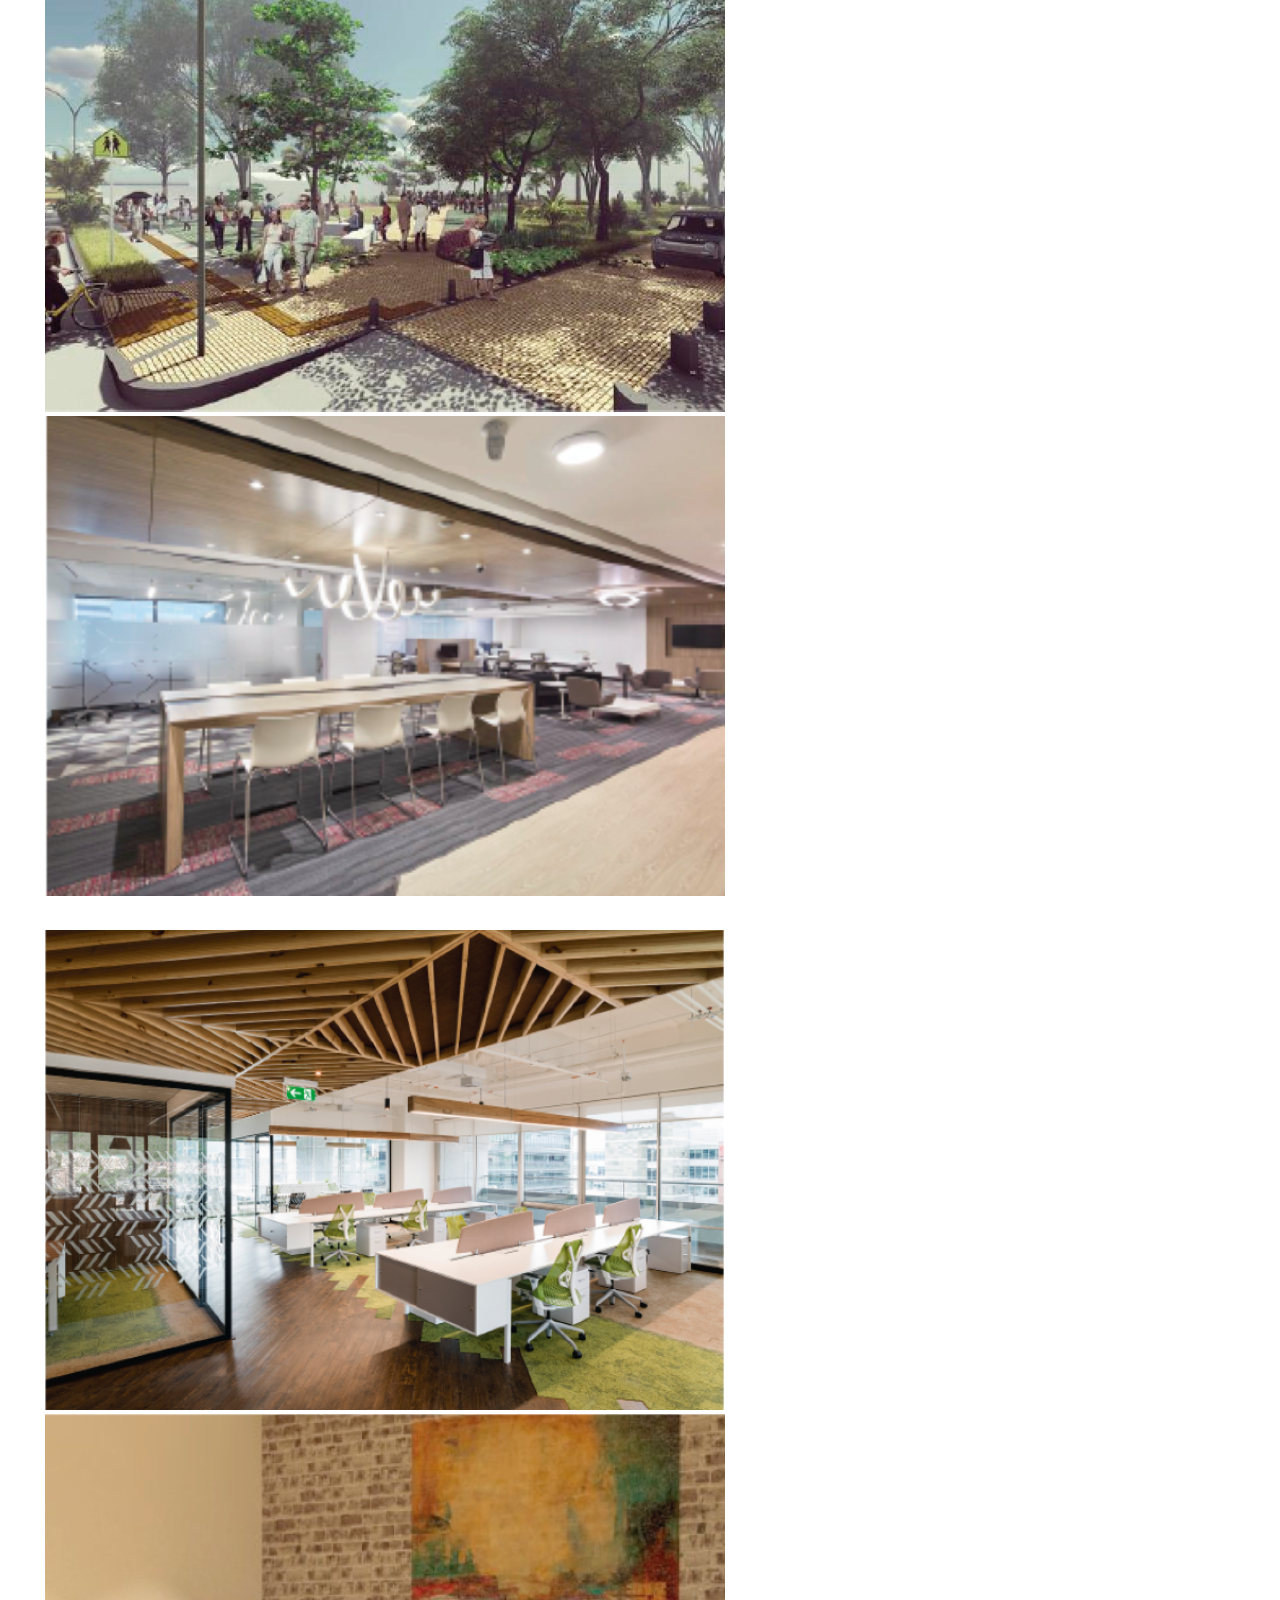
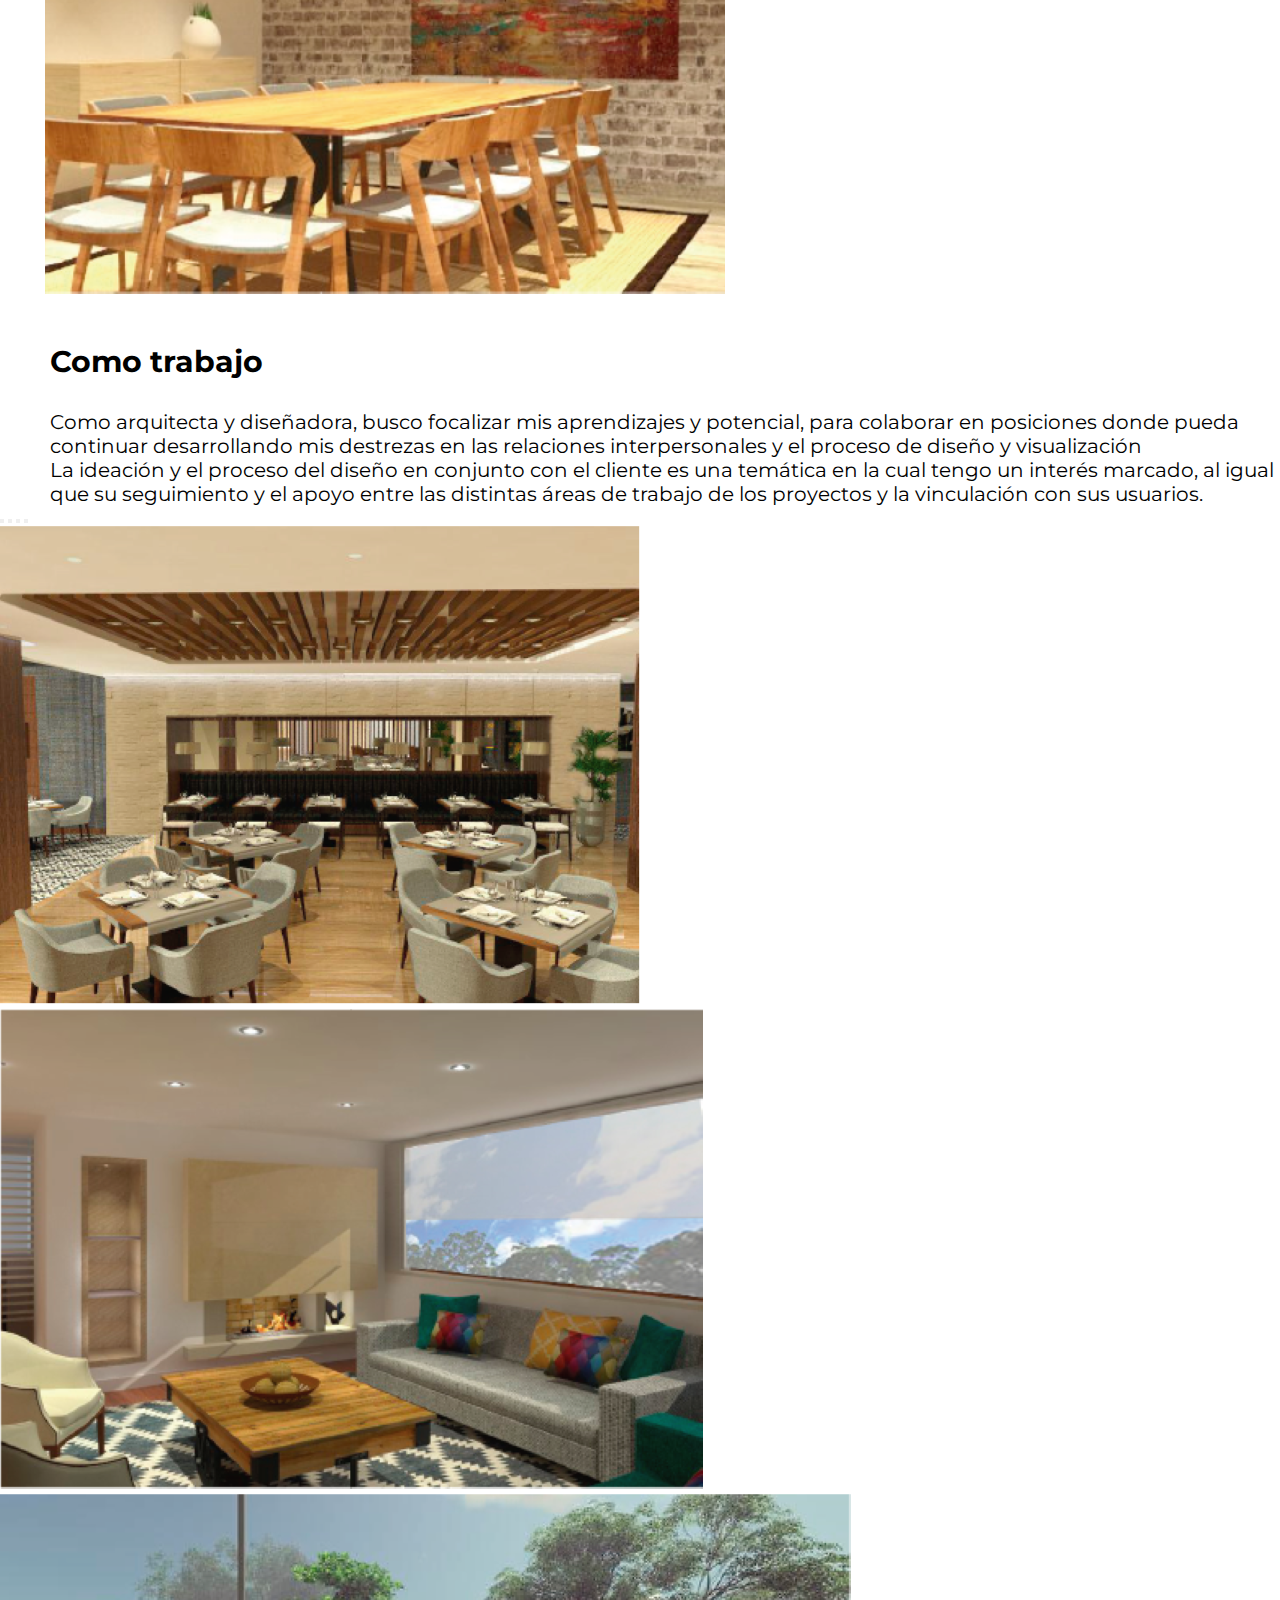
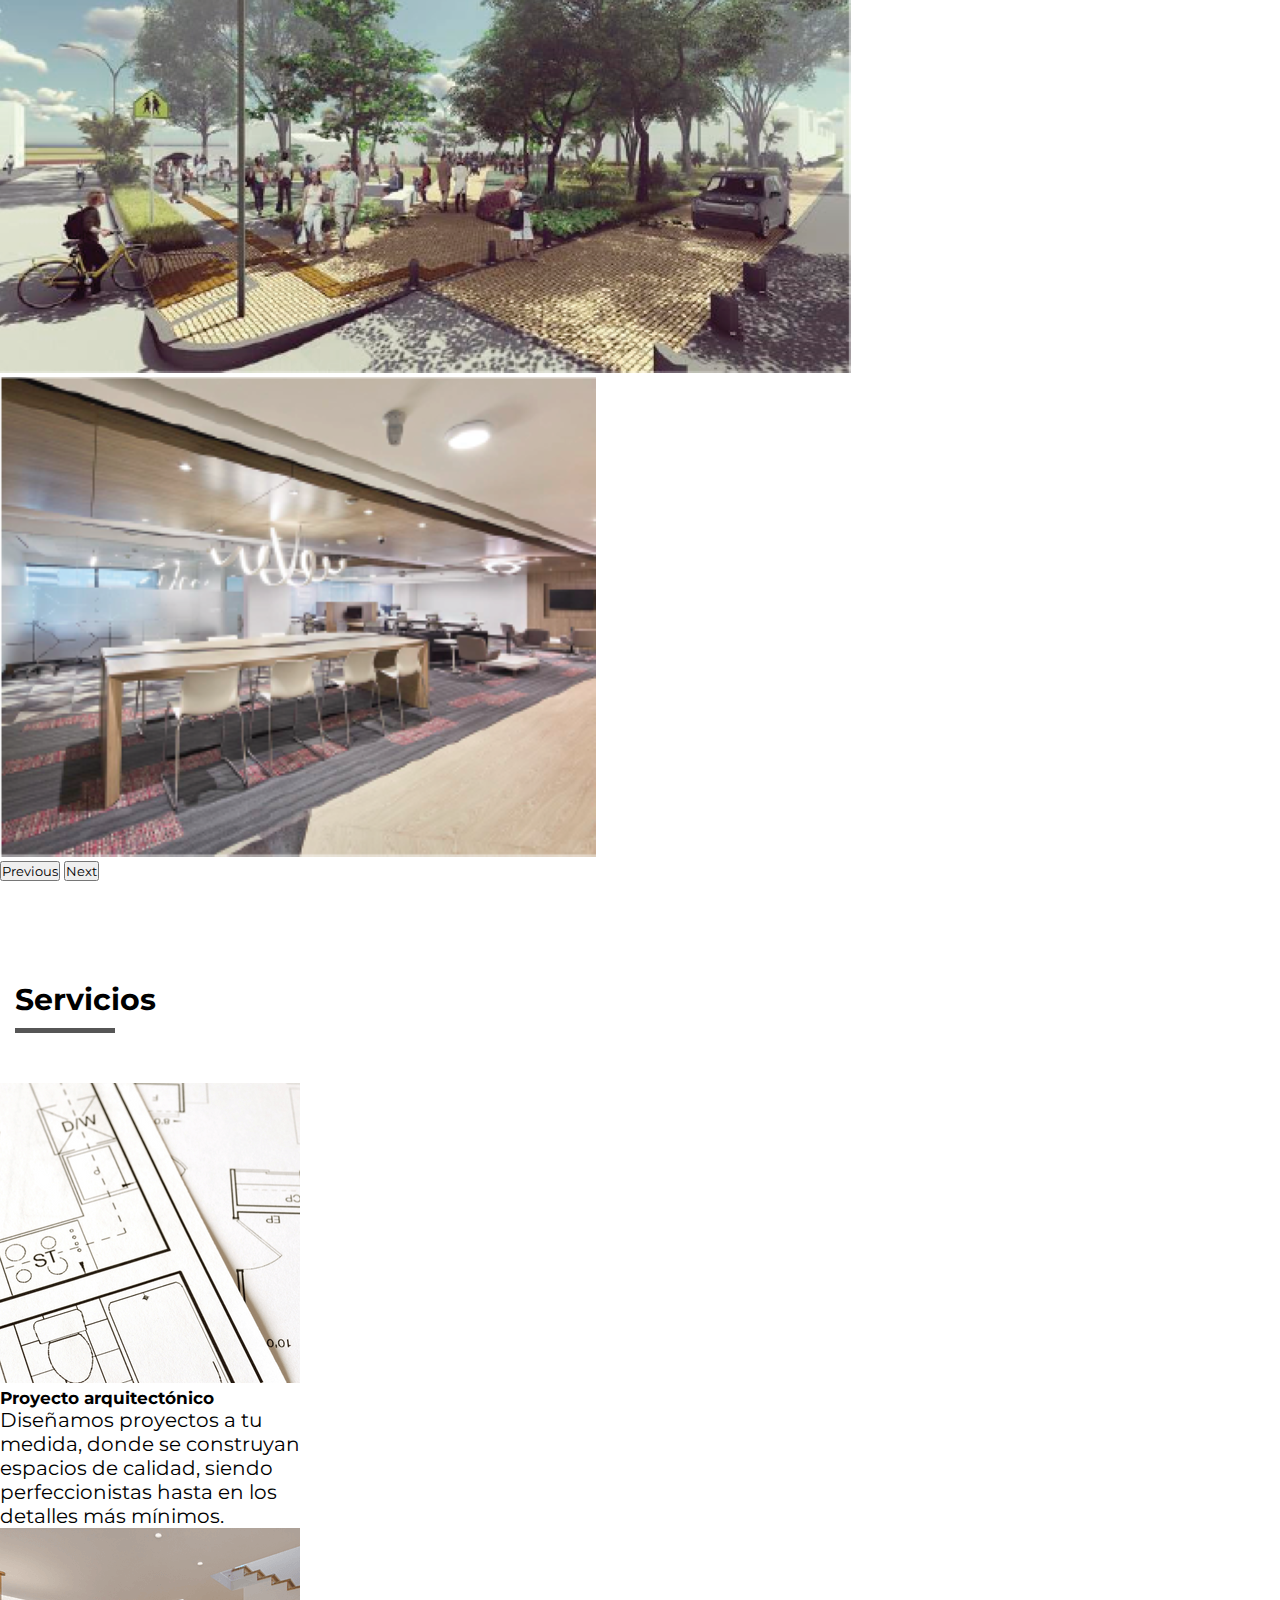
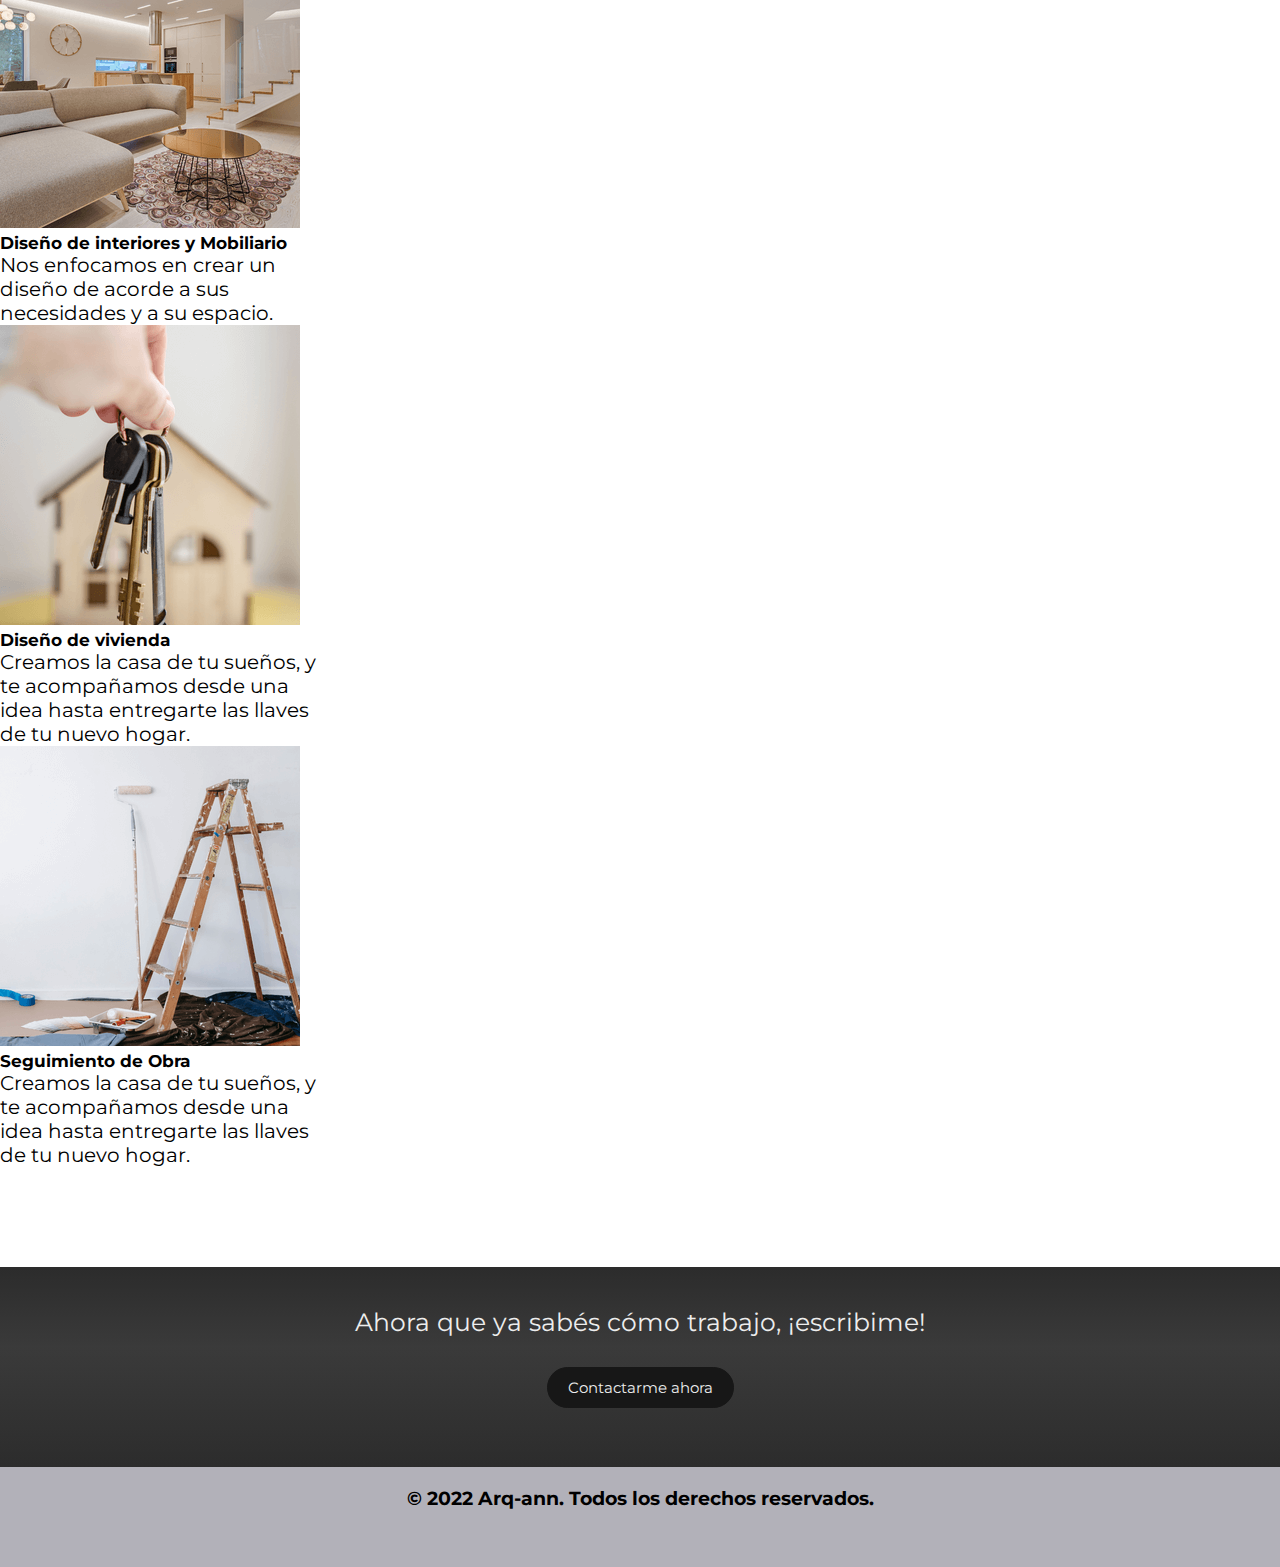
==== commit cdf8e2c3: "cambios en navbar" ====
--- a/index.html
+++ b/index.html
@@ -8,7 +8,8 @@
 
     <title> Estudio arquitectura - Arquitecta Angela Ruiz</title>
     <meta name="description" content="Diseño Cada Espacio De Una Forma Única Y Personalizada">
-    <meta name="keywords" content="Arquitecta, Freelance, Diseño interior, Dirección de obra,  Diseño de mobiliario, Buenos Aires,">
+    <meta name="keywords"
+        content="Arquitecta, Freelance, Diseño interior, Dirección de obra,  Diseño de mobiliario, Buenos Aires,">
 
     <!--Estilos-->
     <link href="https://cdn.jsdelivr.net/npm/bootstrap@5.2.0/dist/css/bootstrap.min.css" rel="stylesheet"
@@ -23,17 +24,24 @@
     <!--Encabezado-->
 
     <header class="encabezado">
-
-        <img class="logo" src="img/logo.png" alt="logo">
-
-        <nav class="navbar">
-            <ul class="menu">
-                <li><a class="menuitems" href="./index.html">Inicio</a></li>
-                <li><a class="menuitems" href="./Proyectos.html">Proyectos</a></li>
-                <li><a class="menuitems" href="./Servicios.html">Servicios</a></li>
-                <li><a class="menuitems" href="./Sobre mi.html">Sobre mi</a></li>
-                <li><a class="menuitems" href="./Contacto.html">Contacto</a></li>
-            </ul>
+        <nav class="navbar navbar-expand-lg bg-dark fs-5">
+            <div class="container-fluid">
+                <a class="navbar-brand text-light fs-2" href="#"><strong>Angela Ruiz</strong></a>
+                <button class="navbar-toggler" type="button" data-bs-toggle="collapse"
+                    data-bs-target="#navbarNavAltMarkup" aria-controls="navbarNavAltMarkup" aria-expanded="false"
+                    aria-label="Toggle navigation">
+                    <span class="navbar-toggler-icon"></span>
+                </button>
+                <div class="collapse navbar-collapse justify-content-end" id="navbarNavAltMarkup">
+                    <div class="navbar-nav text-light ">
+                        <a class="nav-link active text-light bg-dark " aria-current="page" href="/index.html">Inicio</a>
+                        <a class="nav-link text-light bg-dark" href="/Proyectos.html">Proyectos</a>
+                        <a class="nav-link text-light bg-dark" href="/Servicios.html">Servicios</a>
+                        <a class="nav-link text-light bg-dark" href="/Sobre mi.html">Sobre mi</a>
+                        <a class="nav-link text-light bg-dark" href="/Contacto.html">Contacto</a>
+                    </div>
+                </div>
+            </div>
         </nav>
     </header>
 
@@ -58,23 +66,39 @@
 
         <!--Sobre mi trabajo-->
 
-        <section id="sobremi">
-            <div class="contenedorFoto">
-                <img src="img/foto-perfil.png" alt="">
-            </div>
-            <div class="sobremi">
-                <p class="tituloSeccion">Sobre Mi</p>
-                <div class="divider"></div>
-                <h2>Hola, Soy <span>Angela Ruiz</span> </h2>
-                <h3>Arquitecta</h3>
-                <p> Soy diseñadora con 7 años de experiencia, he colaborado con proyectos residenciales 
-                    hoteleros, gastronomicos y comerciales, realizo documentacion arquitectonica de diseño interior diseño de mobiliario, instalaciones,
-                    renders y rehabilitación de espacios; Actualmente culmino mi posgrado en la 
-                    UBA.
-                    </p>
-               
-                <a download href="./documentos/CV-Arquitecta-Angela-Ruiz.pdf">Descargar CV</a>
-            </div>
+        <section>
+
+            <div class="tituloSeccionProyectos">
+                <h2> Sobre Mi</h2>
+                <div class="divider"></div>
+            </div>
+
+            <div id="sobremi">
+                <div class="row">
+                    <div class="col-md-1"></div>
+
+                    <div class="contenedorFoto col-md-5">
+                        <img src="img/foto-perfil.png" alt="">
+                    </div>
+                    <div class="sobremi col-md-5">
+                        <h2>Hola, Soy <span>Angela Ruiz</span> </h2>
+                        <h3>Arquitecta</h3>
+                        <p> Soy diseñadora con 7 años de experiencia, he colaborado con proyectos residenciales
+                            hoteleros, gastronomicos y comerciales, realizo documentacion arquitectonica de diseño
+                            interior
+                            diseño de mobiliario, instalaciones,
+                            renders y rehabilitación de espacios; Actualmente culmino mi posgrado en la
+                            UBA.
+                        </p>
+                        <a download href="./documentos/CV-Arquitecta-Angela-Ruiz.pdf">Descargar CV</a>
+                    </div>
+
+                    <div class="col-md-1"></div>
+                </div>
+            </div>
+
+
+
         </section>
 
         <!--Imagenes portafolio-->
@@ -87,12 +111,22 @@
             </div>
 
             <div class="imagenes">
-                <img class="galeriaImg" src="img/Recurso-1.png" alt="restaurante">
-                <img class="galeriaImg" src="img/Recurso-2.png" alt="sala">
-                <img class="galeriaImg" src="img/Recurso-3.png" alt="exterior">
-                <img class="galeriaImg" src="img/Recurso-4.png" alt="sala reuniones">
-                <img class="galeriaImg" src="img/Recurso-5.png" alt="oficina">
-                <img class="galeriaImg" src="img/Recurso-6.png" alt="comedor">
+                <div class="row">
+                    <img class="galeriaImg col-md-6" src="img/Recurso-1.png" alt="restaurante">
+                    <img class="galeriaImg col-md-6" src="img/Recurso-2.png" alt="sala">
+                </div>
+
+                <div class="row">
+                    <img class="galeriaImg col-md-6" src="img/Recurso-3.png" alt="exterior">
+                    <img class="galeriaImg col-md-6" src="img/Recurso-4.png" alt="sala reuniones">
+
+                </div>
+                <div class="row">
+                    <img class="galeriaImg col-md-6" src="img/Recurso-5.png" alt="oficina">
+                    <img class="galeriaImg col-md-6" src="img/Recurso-6.png" alt="comedor">
+
+                </div>
+
             </div>
 
         </section>
@@ -106,17 +140,18 @@
                         <div class="col-md-12">
 
                             <h2 class="titulotextoParrafoPortafolio">Como trabajo</h2>
-                           
-                            <p class="textoParrafoPortafolio">Como arquitecta y diseñadora, busco focalizar 
-                                mis aprendizajes y potencial, para colaborar en 
-                                posiciones donde pueda continuar desarrollando 
-                                mis destrezas en las relaciones interpersonales y 
+
+                            <p class="textoParrafoPortafolio">Como arquitecta y diseñadora, busco focalizar
+                                mis aprendizajes y potencial, para colaborar en
+                                posiciones donde pueda continuar desarrollando
+                                mis destrezas en las relaciones interpersonales y
                                 el proceso de diseño y visualización</p>
-                            <p class="textoParrafoPortafolio"> La ideación y el proceso del diseño en conjunto 
-                                    con el cliente es una temática en la cual tengo un 
-                                    interés marcado, al igual que su seguimiento y el 
-                                    apoyo entre las distintas áreas de trabajo de los 
-                                    proyectos y la vinculación con sus usuarios.<p>
+                            <p class="textoParrafoPortafolio"> La ideación y el proceso del diseño en conjunto
+                                con el cliente es una temática en la cual tengo un
+                                interés marcado, al igual que su seguimiento y el
+                                apoyo entre las distintas áreas de trabajo de los
+                                proyectos y la vinculación con sus usuarios.
+                            <p>
 
                         </div>
                     </div>
@@ -166,7 +201,7 @@
 
         <!--Servicios-->
 
-        
+
         <section class="servicios">
 
             <div class="tituloSeccionProyectos">
@@ -181,7 +216,8 @@
                     <div class="card-body">
                         <h5 class="card-title h4">Proyecto arquitectónico
                         </h5>
-                        <p class="card-text h5">Diseñamos proyectos a tu medida, donde se construyan espacios de calidad, 
+                        <p class="card-text h5">Diseñamos proyectos a tu medida, donde se construyan espacios de
+                            calidad,
                             siendo perfeccionistas hasta en los detalles más mínimos.
                         </p>
                     </div>
@@ -190,14 +226,16 @@
                     <img src="/img/Diseno-de-interiores.png" class="card-img-top" alt="...">
                     <div class="card-body">
                         <h5 class="card-title h4">Diseño de interiores y Mobiliario</h5>
-                        <p class="card-text h5">Nos enfocamos en crear un diseño de acorde a sus necesidades y a su espacio.</p>
+                        <p class="card-text h5">Nos enfocamos en crear un diseño de acorde a sus necesidades y a su
+                            espacio.</p>
                     </div>
                 </div>
                 <div class="card" style="width: 20rem;">
                     <img src="/img/Diseno-de-vivienda-1.png" class="card-img-top" alt="...">
                     <div class="card-body">
                         <h5 class="card-title h4">Diseño de vivienda</h5>
-                        <p class="card-text h5">Creamos la casa de tu sueños, y te acompañamos desde una idea hasta entregarte las llaves de tu nuevo hogar.</p>
+                        <p class="card-text h5">Creamos la casa de tu sueños, y te acompañamos desde una idea hasta
+                            entregarte las llaves de tu nuevo hogar.</p>
                     </div>
 
                 </div>
@@ -205,7 +243,8 @@
                     <img src="/img/Remodelacion-de-espacios.png" class="card-img-top" alt="...">
                     <div class="card-body">
                         <h5 class="card-title h4">Seguimiento de Obra</h5>
-                        <p class="card-text h5">Creamos la casa de tu sueños, y te acompañamos desde una idea hasta entregarte las llaves de tu nuevo hogar.</p>
+                        <p class="card-text h5">Creamos la casa de tu sueños, y te acompañamos desde una idea hasta
+                            entregarte las llaves de tu nuevo hogar.</p>
                     </div>
 
                 </div>
--- a/css/estilo.css
+++ b/css/estilo.css
@@ -50,7 +50,7 @@
 .encabezado {
   width: 100%;
   height: 80px;
-  background-color: #171717;
+  background-color: #212529;
   display: flex;
   position: fixed;
   z-index: 1;
@@ -104,8 +104,8 @@
 
 #sobremi {
   max-width: 100%;
-  margin: auto;
-  padding: 100px;
+  margin: 30px;
+  padding: 15px;
   color: #171717;
   display: flex;
 }
@@ -150,11 +150,13 @@
   margin-bottom: 12px;
 }
 .tituloSeccionProyectos {
-  margin-left: 620px;
+  margin-top: 50px;
+  margin-left: 15px;
   margin-bottom: 50px;
 }
 
 .imagenes {
+  margin: 15px;
   width: 100%;
   height: 100%;
   display: flex;
@@ -195,9 +197,6 @@
   font-size: 20px;
 }
 
-.footer {
-  padding: 20px;
-}
 .footer .llamadoAccion {
   background: linear-gradient(to bottom, #323232 0%, #3F3F3F 40%, #1C1C1C 150%), linear-gradient(to top, rgba(255, 255, 255, 0.4) 0%, rgba(0, 0, 0, 0.25) 200%);
   background-blend-mode: multiply;
@@ -209,12 +208,16 @@
 }
 .footer .llamadoAccion .llamadoAccionTitulo {
   font-size: 25px;
+  font-weight: 400;
 }
 .footer .derechosAutor {
   background-color: #B2B1B9;
   padding: 20px;
   height: 100px;
   text-align: center;
+}
+.footer .derechosAutor tituloDerechosdeAutor {
+  font-size: 10px;
 }
 
 .portafolio .portafolioHeadings {
